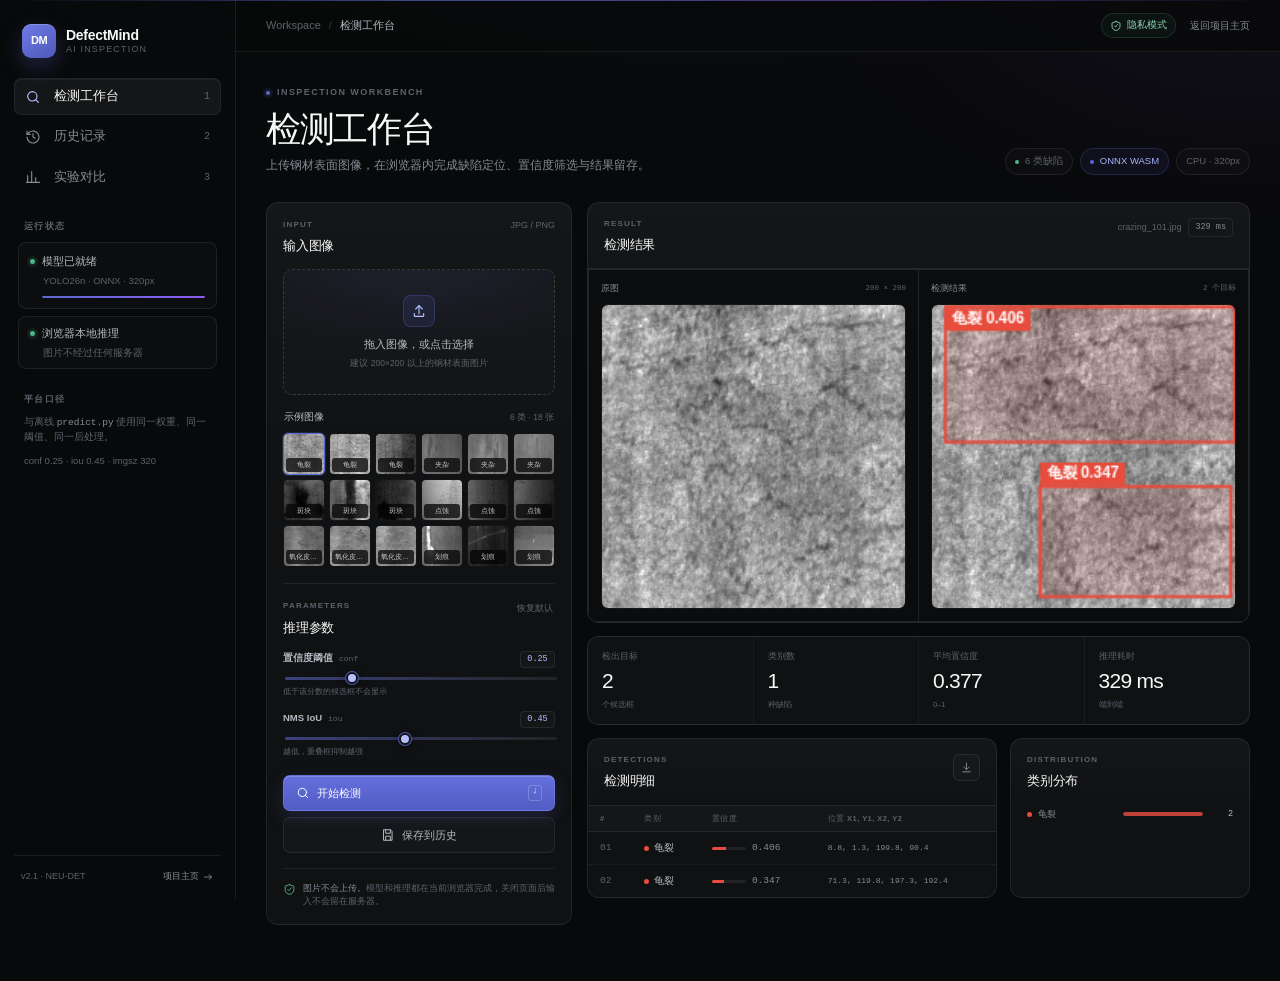
==== platform/index.html @ d855e55d "Update showcase" ====
<!doctype html>
<html lang="zh-CN">
<head>
  <meta charset="utf-8">
  <meta name="viewport" content="width=device-width, initial-scale=1">
  <meta name="theme-color" content="#08090a">
  <meta name="description" content="DefectMind AI 工业表面缺陷检测平台：浏览器本地推理，图片不上传，支持检测、历史记录与实验对比。">
  <title>DefectMind AI · 检测平台</title>
  <link rel="icon" type="image/png" href="../favicon.png">
  <link rel="stylesheet" href="styles.css?v=2">
</head>
<body>
  <svg class="svg-sprite" aria-hidden="true">
    <symbol id="i-search" viewBox="0 0 24 24"><circle cx="11" cy="11" r="7"/><path d="m20 20-4-4"/></symbol>
    <symbol id="i-history" viewBox="0 0 24 24"><path d="M3 12a9 9 0 1 0 3-6.7L3 8"/><path d="M3 3v5h5"/><path d="M12 7v5l3 2"/></symbol>
    <symbol id="i-chart" viewBox="0 0 24 24"><path d="M4 20V10"/><path d="M10 20V4"/><path d="M16 20v-7"/><path d="M22 20H2"/></symbol>
    <symbol id="i-upload" viewBox="0 0 24 24"><path d="M12 16V4"/><path d="m7 9 5-5 5 5"/><path d="M5 16v3a1 1 0 0 0 1 1h12a1 1 0 0 0 1-1v-3"/></symbol>
    <symbol id="i-arrow" viewBox="0 0 24 24"><path d="M5 12h14"/><path d="m14 7 5 5-5 5"/></symbol>
    <symbol id="i-save" viewBox="0 0 24 24"><path d="M5 3h11l3 3v15H5z"/><path d="M8 3v6h8V3"/><path d="M8 21v-7h8v7"/></symbol>
    <symbol id="i-download" viewBox="0 0 24 24"><path d="M12 4v12"/><path d="m7 11 5 5 5-5"/><path d="M5 20h14"/></symbol>
    <symbol id="i-trash" viewBox="0 0 24 24"><path d="M4 7h16"/><path d="M9 7V4h6v3"/><path d="m6 7 1 14h10l1-14"/><path d="M10 11v6M14 11v6"/></symbol>
    <symbol id="i-eye" viewBox="0 0 24 24"><path d="M2 12s3.5-7 10-7 10 7 10 7-3.5 7-10 7S2 12 2 12Z"/><circle cx="12" cy="12" r="3"/></symbol>
    <symbol id="i-close" viewBox="0 0 24 24"><path d="m6 6 12 12M18 6 6 18"/></symbol>
    <symbol id="i-shield" viewBox="0 0 24 24"><path d="M12 3 4 6v6c0 5 3.4 8.2 8 9 4.6-.8 8-4 8-9V6l-8-3Z"/><path d="m9 12 2 2 4-5"/></symbol>
  </svg>

  <div class="app-shell">
    <aside class="sidebar">
      <a class="brand" href="../" aria-label="返回 DefectMind AI 项目主页">
        <span class="brand-mark">DM</span>
        <span class="brand-text"><strong>DefectMind</strong><small>AI inspection</small></span>
      </a>

      <nav class="side-nav" aria-label="平台导航">
        <button class="nav-item active" data-view="workbench">
          <svg><use href="#i-search"/></svg><span>检测工作台</span><kbd>1</kbd>
        </button>
        <button class="nav-item" data-view="history">
          <svg><use href="#i-history"/></svg><span>历史记录</span><kbd>2</kbd>
        </button>
        <button class="nav-item" data-view="compare">
          <svg><use href="#i-chart"/></svg><span>实验对比</span><kbd>3</kbd>
        </button>
      </nav>

      <div class="side-section">
        <div class="side-label">运行状态</div>
        <div class="runtime-card">
          <div class="runtime-row">
            <i class="status-dot" id="modelDot"></i>
            <span id="modelState">模型加载中</span>
          </div>
          <div class="runtime-meta" id="modelMeta">YOLO26n · ONNX · 320px</div>
          <div class="progress-track"><i id="modelProgress"></i></div>
        </div>
        <div class="runtime-card compact">
          <div class="runtime-row"><i class="status-dot green"></i><span>浏览器本地推理</span></div>
          <div class="runtime-meta">图片不经过任何服务器</div>
        </div>
      </div>

      <div class="side-section side-notes">
        <div class="side-label">平台口径</div>
        <p>与离线 <code>predict.py</code> 使用同一权重、同一阈值、同一后处理。</p>
        <p>conf 0.25 · iou 0.45 · imgsz 320</p>
      </div>

      <div class="side-footer">
        <span>v2.1 · NEU-DET</span>
        <a href="../">项目主页 <svg><use href="#i-arrow"/></svg></a>
      </div>
    </aside>

    <main class="main">
      <header class="topbar">
        <div class="breadcrumb"><span>Workspace</span><b>/</b><strong id="pageName">检测工作台</strong></div>
        <div class="top-actions">
          <span class="top-chip"><svg><use href="#i-shield"/></svg>隐私模式</span>
          <a class="top-link" href="../">返回项目主页</a>
        </div>
      </header>

      <div class="content">
        <section class="view active" id="view-workbench">
          <div class="page-head">
            <div>
              <div class="kicker"><i></i>INSPECTION WORKBENCH</div>
              <h1>检测工作台</h1>
              <p>上传钢材表面图像，在浏览器内完成缺陷定位、置信度筛选与结果留存。</p>
            </div>
            <div class="head-pills">
              <span class="pill"><i></i>6 类缺陷</span>
              <span class="pill accent"><i></i>ONNX WASM</span>
              <span class="pill">CPU · 320px</span>
            </div>
          </div>

          <div class="workbench-layout">
            <aside class="control-column">
              <section class="panel control-panel">
                <div class="panel-head">
                  <div><span class="panel-kicker">INPUT</span><h2>输入图像</h2></div>
                  <span class="panel-meta">JPG / PNG</span>
                </div>
                <label class="dropzone" id="dropzone">
                  <input type="file" id="fileInput" accept="image/*" hidden>
                  <span class="drop-icon"><svg><use href="#i-upload"/></svg></span>
                  <strong>拖入图像，或点击选择</strong>
                  <small>建议 200×200 以上的钢材表面图片</small>
                </label>

                <div class="section-row">
                  <span>示例图像</span>
                  <small>6 类 · 18 张</small>
                </div>
                <div class="sample-grid" id="sampleGrid"></div>

                <div class="divider"></div>

                <div class="parameter-head">
                  <div><span class="panel-kicker">PARAMETERS</span><h3>推理参数</h3></div>
                  <button class="text-button" id="resetParams">恢复默认</button>
                </div>

                <label class="range-row">
                  <span><b>置信度阈值</b><em>conf</em></span>
                  <output id="confValue">0.25</output>
                  <input type="range" id="confRange" min="0.05" max="0.90" step="0.01" value="0.25">
                  <small>低于该分数的候选框不会显示</small>
                </label>

                <label class="range-row">
                  <span><b>NMS IoU</b><em>iou</em></span>
                  <output id="iouValue">0.45</output>
                  <input type="range" id="iouRange" min="0.10" max="0.90" step="0.01" value="0.45">
                  <small>越低，重叠框抑制越强</small>
                </label>

                <button class="primary-button" id="runButton" disabled>
                  <svg><use href="#i-search"/></svg>
                  <span>开始检测</span>
                  <kbd>↵</kbd>
                </button>
                <button class="secondary-button" id="saveButton" disabled>
                  <svg><use href="#i-save"/></svg>
                  保存到历史
                </button>

                <div class="privacy-note">
                  <svg><use href="#i-shield"/></svg>
                  <p><b>图片不会上传。</b>模型和推理都在当前浏览器完成，关闭页面后输入不会留在服务器。</p>
                </div>
              </section>
            </aside>

            <div class="result-column">
              <section class="panel viewer-panel">
                <div class="panel-head viewer-head">
                  <div><span class="panel-kicker">RESULT</span><h2>检测结果</h2></div>
                  <div class="viewer-meta">
                    <span id="imageMeta">等待输入</span>
                    <span class="timing" id="timingBadge">—</span>
                  </div>
                </div>

                <div class="empty-viewer" id="emptyViewer">
                  <div class="empty-mark"><svg><use href="#i-eye"/></svg></div>
                  <h3>加载一张图像开始检测</h3>
                  <p>也可以直接选择左侧示例。默认会载入龟裂样本并自动推理。</p>
                </div>

                <div class="compare-view hidden" id="compareView">
                  <figure class="image-pane">
                    <figcaption><span>原图</span><em id="originalSize">—</em></figcaption>
                    <div class="image-stage"><img id="originalImage" alt="待检测原图"></div>
                  </figure>
                  <figure class="image-pane">
                    <figcaption><span>检测结果</span><em id="detectedCount">—</em></figcaption>
                    <div class="image-stage"><canvas id="resultCanvas" aria-label="带检测框的结果图"></canvas></div>
                  </figure>
                </div>
              </section>

              <div class="metric-strip">
                <div class="metric-card">
                  <span>检出目标</span>
                  <strong id="metricCount">0</strong>
                  <small id="metricCountHint">个候选框</small>
                </div>
                <div class="metric-card">
                  <span>类别数</span>
                  <strong id="metricClasses">0</strong>
                  <small>种缺陷</small>
                </div>
                <div class="metric-card">
                  <span>平均置信度</span>
                  <strong id="metricConfidence">—</strong>
                  <small>0–1</small>
                </div>
                <div class="metric-card">
                  <span>推理耗时</span>
                  <strong id="metricTiming">—</strong>
                  <small>端到端</small>
                </div>
              </div>

              <div class="detail-layout">
                <section class="panel detection-panel">
                  <div class="panel-head">
                    <div><span class="panel-kicker">DETECTIONS</span><h2>检测明细</h2></div>
                    <button class="icon-button" id="exportJson" title="导出 JSON" disabled>
                      <svg><use href="#i-download"/></svg>
                    </button>
                  </div>
                  <div class="table-wrap">
                    <table class="detection-table">
                      <thead><tr><th>#</th><th>类别</th><th>置信度</th><th>位置 x1, y1, x2, y2</th></tr></thead>
                      <tbody id="detectionRows">
                        <tr class="placeholder-row"><td colspan="4">还没有检测结果</td></tr>
                      </tbody>
                    </table>
                  </div>
                </section>

                <section class="panel distribution-panel">
                  <div class="panel-head">
                    <div><span class="panel-kicker">DISTRIBUTION</span><h2>类别分布</h2></div>
                  </div>
                  <div id="classDistribution" class="class-distribution">
                    <div class="empty-mini">检测后显示各类别数量</div>
                  </div>
                </section>
              </div>
            </div>
          </div>
        </section>

        <section class="view" id="view-history">
          <div class="page-head">
            <div>
              <div class="kicker"><i></i>LOCAL RECORDS</div>
              <h1>历史记录</h1>
              <p>记录保存在当前浏览器的 IndexedDB 中。可回看检测框、参数与结果，也可导出 CSV。</p>
            </div>
            <div class="head-actions">
              <button class="secondary-button small" id="exportHistory">
                <svg><use href="#i-download"/></svg>导出 CSV
              </button>
              <button class="danger-button small" id="clearHistory">
                <svg><use href="#i-trash"/></svg>清空
              </button>
            </div>
          </div>
          <div class="history-toolbar panel">
            <div class="search-box">
              <svg><use href="#i-search"/></svg>
              <input type="search" id="historySearch" placeholder="搜索文件名或缺陷类别…">
            </div>
            <div class="history-count" id="historyCount">0 条记录</div>
          </div>
          <div class="history-list" id="historyList"></div>
          <div class="empty-history hidden" id="emptyHistory">
            <div class="empty-mark"><svg><use href="#i-history"/></svg></div>
            <h3>还没有保存过记录</h3>
            <p>在检测工作台完成一次检测，然后点击“保存到历史”。</p>
            <button class="primary-button auto" data-jump="workbench"><span>去检测</span></button>
          </div>
        </section>

        <section class="view" id="view-compare">
          <div class="page-head">
            <div>
              <div class="kicker"><i></i>AUDITABLE EXPERIMENTS</div>
              <h1>实验对比</h1>
              <p>A/B/C/D 四组对照，12 次评估。数字直接来自冻结的 CSV，不在前端重算或美化。</p>
            </div>
            <div class="segmented" id="metricToggle" role="group" aria-label="评估口径">
              <button class="active" data-split="test">标准口径 · conf 0.001</button>
              <button data-split="deploy">部署口径 · conf 0.25</button>
            </div>
          </div>

          <div class="compare-kpis" id="compareKpis"></div>

          <div class="compare-grid">
            <section class="panel chart-panel wide">
              <div class="panel-head">
                <div><span class="panel-kicker">TEST SET</span><h2>mAP50 / mAP50-95</h2></div>
                <span class="panel-meta" id="chartMeta">conf 0.001 · iou 0.7</span>
              </div>
              <div class="bar-chart" id="mapChart"></div>
              <div class="chart-legend"><span><i class="legend-a"></i>mAP50</span><span><i class="legend-b"></i>mAP50-95</span></div>
            </section>

            <aside class="panel conclusion-panel">
              <div class="conclusion-label">CORE FINDING</div>
              <h2>扩散增强未带来<br>可测的性能增益。</h2>
              <p>研究重点“龟裂”的 AP50-95 上，D 组为 <b>0.1022</b>，与 B 组 <b>0.1027</b> 基本持平，并低于 C 组 <b>0.1096</b>。扩散增强没有超过程序化增强。</p>
              <div class="correction-note">
                <b>准确表述：</b>龟裂 AP50-95 上，D − B = −0.0005，D − C = −0.0074；在单 seed、无显著性检验条件下，只能视为方向性结果，不能宣称扩散增强有效。
              </div>
              <a class="text-link" href="../#experiments">查看完整实验报告 <svg><use href="#i-arrow"/></svg></a>
            </aside>
          </div>

          <section class="panel matrix-panel">
            <div class="panel-head">
              <div><span class="panel-kicker">MATRIX</span><h2>四组总表</h2></div>
              <span class="panel-meta">test · 180 张 / 434 框</span>
            </div>
            <div class="table-wrap">
              <table class="matrix-table">
                <thead>
                  <tr>
                    <th>组</th><th>训练策略</th><th>训练图</th><th>合成图</th>
                    <th>P</th><th>R</th><th>mAP50</th><th>mAP50-95</th>
                    <th>crazing AP50</th><th>crazing AP50-95</th>
                  </tr>
                </thead>
                <tbody id="matrixRows"></tbody>
              </table>
            </div>
            <div class="table-foot">来源：reports/experiment/matrix_metrics.csv · 数值保留四位小数</div>
          </section>

          <div class="compare-bottom">
            <section class="panel class-panel">
              <div class="panel-head">
                <div><span class="panel-kicker">PER CLASS</span><h2>六类 AP50-95</h2></div>
                <span class="panel-meta">test</span>
              </div>
              <div class="class-chart" id="classChart"></div>
            </section>

            <section class="panel limits-panel">
              <div class="panel-head">
                <div><span class="panel-kicker">LIMITS</span><h2>必须说清楚的边界</h2></div>
              </div>
              <ol class="limits-list">
                <li><b>单 seed、无重复训练</b><span>没有多 seed 与显著性检验，结论只具方向性。</span></li>
                <li><b>20% 子集为单类纯净样本</b><span>A 组包含混标样本，A 与 B/C/D 不是严格同分布比较。</span></li>
                <li><b>C / D 增强强度不等价</b><span>D 为“少而深”的局部压暗，C 为“多而浅”的均匀压暗。</span></li>
                <li><b>A 组沿用第一阶段 v1 结果</b><span>v2 已删除 2 行重复标签，差异低于评估噪声。</span></li>
              </ol>
            </section>
          </div>
        </section>
      </div>
    </main>
  </div>

  <div class="boot-overlay" id="bootOverlay">
    <div class="boot-card">
      <div class="boot-logo">DM</div>
      <div class="boot-kicker">LOCAL INFERENCE ENGINE</div>
      <h2>正在装载检测模型</h2>
      <p id="bootText">首次访问需下载约 11 MB 的 ONNX 权重，之后浏览器会缓存。</p>
      <div class="boot-progress"><i id="bootProgress"></i></div>
      <div class="boot-meta"><span id="bootPercent">0%</span><span id="bootDetail">准备运行时</span></div>
    </div>
  </div>

  <div class="toast" id="toast"><i></i><span></span></div>

  <div class="modal-backdrop" id="modal">
    <div class="modal-card" role="dialog" aria-modal="true" aria-labelledby="modalTitle">
      <div class="modal-head">
        <div><span class="panel-kicker">RECORD</span><h2 id="modalTitle">检测记录</h2></div>
        <button class="icon-button" id="modalClose" aria-label="关闭"><svg><use href="#i-close"/></svg></button>
      </div>
      <div class="modal-body" id="modalBody"></div>
    </div>
  </div>

  <script src="vendor/ort.min.js?v=2"></script>
  <script src="data/experiment.js?v=2"></script>
  <script src="app.js?v=3"></script>
</body>
</html>
---- platform/styles.css ----
:root {
  --bg: #08090a;
  --bg-deep: #050506;
  --panel: #101113;
  --panel-2: #141516;
  --panel-3: #18191c;
  --line: rgba(255, 255, 255, 0.075);
  --line-strong: rgba(255, 255, 255, 0.14);
  --text: #f7f8f8;
  --text-2: #b4bac2;
  --muted: #858b94;
  --faint: #5d626b;
  --accent: #5e6ad2;
  --accent-2: #7c86e8;
  --accent-soft: #b7c0ff;
  --violet: #8b5cf6;
  --green: #4cb782;
  --orange: #f2994a;
  --red: #eb5757;
  --radius: 12px;
  --radius-sm: 8px;
  --shadow: 0 18px 50px rgba(0, 0, 0, 0.32);
  --font: "Inter", "Segoe UI Variable Text", "Segoe UI", "Microsoft YaHei UI",
    "PingFang SC", "Noto Sans SC", sans-serif;
}

* {
  box-sizing: border-box;
}

html {
  color-scheme: dark;
  background: var(--bg);
}

body {
  margin: 0;
  min-width: 320px;
  background:
    radial-gradient(1100px 520px at 55% -260px, rgba(94, 106, 210, 0.18), transparent 66%),
    radial-gradient(760px 460px at 98% -5%, rgba(139, 92, 246, 0.08), transparent 60%),
    var(--bg);
  color: var(--text);
  font-family: var(--font);
  font-size: 14px;
  line-height: 1.55;
  -webkit-font-smoothing: antialiased;
  text-rendering: optimizeLegibility;
}

body::before {
  content: "";
  position: fixed;
  top: 0;
  left: 0;
  right: 0;
  height: 1px;
  z-index: 200;
  background: linear-gradient(90deg, transparent, rgba(94, 106, 210, 0.65), rgba(139, 92, 246, 0.5), transparent);
}

button,
input {
  font: inherit;
}

button,
a {
  -webkit-tap-highlight-color: transparent;
}

button {
  color: inherit;
}

a {
  color: inherit;
  text-decoration: none;
}

svg {
  width: 18px;
  height: 18px;
  fill: none;
  stroke: currentColor;
  stroke-width: 1.7;
  stroke-linecap: round;
  stroke-linejoin: round;
}

code,
kbd,
.mono {
  font-family: "SFMono-Regular", "Cascadia Code", "JetBrains Mono", Consolas, monospace;
}

.svg-sprite {
  position: absolute;
  width: 0;
  height: 0;
  overflow: hidden;
}

.app-shell {
  display: grid;
  grid-template-columns: 236px minmax(0, 1fr);
  min-height: 100vh;
}

.sidebar {
  position: sticky;
  top: 0;
  height: 100vh;
  display: flex;
  flex-direction: column;
  padding: 20px 14px 16px;
  background: rgba(9, 10, 11, 0.93);
  border-right: 1px solid var(--line);
  backdrop-filter: blur(18px);
  z-index: 30;
}

.brand {
  display: flex;
  align-items: center;
  gap: 10px;
  padding: 4px 8px 20px;
}

.brand-mark {
  width: 34px;
  height: 34px;
  display: grid;
  place-items: center;
  border-radius: 9px;
  background: linear-gradient(145deg, #6f7be8, #4f59b8);
  box-shadow: 0 8px 22px rgba(94, 106, 210, 0.3), inset 0 1px rgba(255, 255, 255, 0.2);
  color: #fff;
  font-size: 11px;
  font-weight: 800;
  letter-spacing: -0.04em;
}

.brand-text {
  display: flex;
  flex-direction: column;
  line-height: 1.2;
}

.brand-text strong {
  font-size: 14px;
  font-weight: 650;
  letter-spacing: -0.02em;
}

.brand-text small {
  color: var(--faint);
  font-size: 9px;
  letter-spacing: 0.13em;
  text-transform: uppercase;
}

.side-nav {
  display: grid;
  gap: 3px;
}

.nav-item {
  display: grid;
  grid-template-columns: 20px 1fr auto;
  align-items: center;
  gap: 9px;
  width: 100%;
  padding: 8px 10px;
  border: 1px solid transparent;
  border-radius: 7px;
  background: transparent;
  color: var(--muted);
  font-size: 12.5px;
  text-align: left;
  cursor: pointer;
  transition: 150ms ease;
}

.nav-item svg {
  width: 16px;
  height: 16px;
}

.nav-item kbd {
  color: var(--faint);
  font-size: 10px;
}

.nav-item:hover {
  color: var(--text-2);
  background: rgba(255, 255, 255, 0.035);
}

.nav-item.active {
  color: var(--text);
  background: rgba(255, 255, 255, 0.055);
  border-color: rgba(255, 255, 255, 0.06);
  box-shadow: inset 0 1px rgba(255, 255, 255, 0.035);
}

.nav-item.active svg {
  color: var(--accent-soft);
}

.side-section {
  margin-top: 24px;
  padding: 0 4px;
}

.side-label {
  margin: 0 6px 8px;
  color: var(--faint);
  font-size: 9px;
  font-weight: 650;
  letter-spacing: 0.16em;
  text-transform: uppercase;
}

.runtime-card {
  padding: 10px 11px;
  border: 1px solid var(--line);
  border-radius: 8px;
  background: rgba(255, 255, 255, 0.018);
}

.runtime-card + .runtime-card {
  margin-top: 7px;
}

.runtime-card.compact {
  padding: 8px 11px;
}

.runtime-row {
  display: flex;
  align-items: center;
  gap: 7px;
  color: var(--text-2);
  font-size: 11px;
}

.runtime-meta {
  margin-top: 4px;
  padding-left: 13px;
  color: var(--faint);
  font-size: 9.5px;
  line-height: 1.4;
}

.status-dot {
  width: 5px;
  height: 5px;
  flex: 0 0 auto;
  border-radius: 50%;
  background: var(--orange);
  box-shadow: 0 0 0 3px rgba(242, 153, 74, 0.12);
}

.status-dot.green {
  background: var(--green);
  box-shadow: 0 0 0 3px rgba(76, 183, 130, 0.12);
}

.status-dot.ready {
  background: var(--green);
  box-shadow: 0 0 0 3px rgba(76, 183, 130, 0.12);
}

.status-dot.error {
  background: var(--red);
  box-shadow: 0 0 0 3px rgba(235, 87, 87, 0.12);
}

.progress-track {
  height: 2px;
  margin: 9px 0 0 12px;
  overflow: hidden;
  border-radius: 2px;
  background: rgba(255, 255, 255, 0.06);
}

.progress-track i {
  display: block;
  width: 0;
  height: 100%;
  border-radius: inherit;
  background: linear-gradient(90deg, var(--accent), var(--violet));
  transition: width 250ms ease;
}

.side-notes p {
  margin: 0 6px 9px;
  color: var(--faint);
  font-size: 9.5px;
  line-height: 1.55;
}

.side-notes code {
  color: var(--muted);
}

.side-footer {
  margin-top: auto;
  display: flex;
  align-items: center;
  justify-content: space-between;
  gap: 10px;
  padding: 14px 7px 0;
  border-top: 1px solid var(--line);
  color: var(--faint);
  font-size: 9px;
}

.side-footer a {
  display: inline-flex;
  align-items: center;
  gap: 3px;
  color: var(--muted);
  transition: color 150ms ease;
}

.side-footer a:hover {
  color: var(--accent-soft);
}

.side-footer svg {
  width: 12px;
  height: 12px;
}

.main {
  min-width: 0;
}

.topbar {
  position: sticky;
  top: 0;
  z-index: 20;
  height: 52px;
  display: flex;
  align-items: center;
  justify-content: space-between;
  gap: 20px;
  padding: 0 30px;
  border-bottom: 1px solid var(--line);
  background: rgba(8, 9, 10, 0.78);
  backdrop-filter: blur(18px);
}

.breadcrumb {
  display: flex;
  align-items: center;
  gap: 8px;
  color: var(--faint);
  font-size: 11px;
}

.breadcrumb b {
  color: #393b40;
  font-weight: 400;
}

.breadcrumb strong {
  color: var(--text-2);
  font-weight: 500;
}

.top-actions {
  display: flex;
  align-items: center;
  gap: 14px;
}

.top-chip {
  display: inline-flex;
  align-items: center;
  gap: 5px;
  padding: 4px 8px;
  border: 1px solid rgba(76, 183, 130, 0.18);
  border-radius: 999px;
  background: rgba(76, 183, 130, 0.06);
  color: #8ed8b3;
  font-size: 9.5px;
}

.top-chip svg {
  width: 12px;
  height: 12px;
}

.top-link {
  color: var(--muted);
  font-size: 10px;
  transition: color 150ms;
}

.top-link:hover {
  color: var(--text);
}

.content {
  width: min(1320px, 100%);
  margin: 0 auto;
  padding: 34px 30px 56px;
}

.view {
  display: none;
  animation: view-in 260ms ease both;
}

.view.active {
  display: block;
}

@keyframes view-in {
  from {
    opacity: 0;
    transform: translateY(6px);
  }
  to {
    opacity: 1;
    transform: translateY(0);
  }
}

.page-head {
  display: flex;
  align-items: flex-end;
  justify-content: space-between;
  gap: 28px;
  margin-bottom: 27px;
}

.page-head > div:first-child {
  min-width: 0;
}

.kicker {
  display: flex;
  align-items: center;
  gap: 7px;
  margin-bottom: 9px;
  color: var(--faint);
  font-size: 9px;
  font-weight: 650;
  letter-spacing: 0.16em;
}

.kicker i {
  width: 4px;
  height: 4px;
  border-radius: 50%;
  background: var(--accent);
  box-shadow: 0 0 0 3px rgba(94, 106, 210, 0.14);
}

h1,
h2,
h3,
p {
  margin: 0;
}

h1 {
  font-size: clamp(27px, 3vw, 35px);
  font-weight: 420;
  letter-spacing: -0.038em;
  line-height: 1.12;
}

.page-head p {
  max-width: 680px;
  margin-top: 9px;
  color: var(--muted);
  font-size: 11.5px;
}

.head-pills,
.head-actions {
  display: flex;
  align-items: center;
  gap: 7px;
  flex-wrap: wrap;
}

.pill {
  display: inline-flex;
  align-items: center;
  gap: 6px;
  padding: 5px 9px;
  border: 1px solid var(--line);
  border-radius: 999px;
  background: rgba(255, 255, 255, 0.02);
  color: var(--faint);
  font-size: 9.5px;
  white-space: nowrap;
}

.pill i {
  width: 4px;
  height: 4px;
  border-radius: 50%;
  background: var(--green);
}

.pill.accent {
  color: #aeb6ff;
  border-color: rgba(94, 106, 210, 0.24);
  background: rgba(94, 106, 210, 0.07);
}

.pill.accent i {
  background: var(--accent);
}

.workbench-layout {
  display: grid;
  grid-template-columns: 306px minmax(0, 1fr);
  gap: 15px;
  align-items: start;
}

.control-column,
.result-column {
  display: grid;
  gap: 13px;
  min-width: 0;
}

.panel {
  border: 1px solid var(--line);
  border-radius: var(--radius);
  background:
    linear-gradient(180deg, rgba(255, 255, 255, 0.018), transparent 44%),
    var(--panel);
  box-shadow: 0 1px rgba(255, 255, 255, 0.015) inset;
}

.control-panel {
  padding: 16px;
}

.panel-head {
  display: flex;
  align-items: flex-start;
  justify-content: space-between;
  gap: 14px;
  padding: 15px 16px 13px;
}

.control-panel .panel-head {
  padding: 0 0 13px;
}

.panel-kicker {
  display: block;
  margin-bottom: 5px;
  color: var(--faint);
  font-size: 8px;
  font-weight: 650;
  letter-spacing: 0.15em;
}

.panel-head h2,
.parameter-head h3 {
  font-size: 13px;
  font-weight: 550;
  letter-spacing: -0.015em;
}

.panel-meta {
  color: var(--faint);
  font-size: 9px;
  white-space: nowrap;
}

.dropzone {
  position: relative;
  display: flex;
  flex-direction: column;
  align-items: center;
  justify-content: center;
  gap: 5px;
  min-height: 126px;
  padding: 18px;
  border: 1px dashed rgba(255, 255, 255, 0.14);
  border-radius: 9px;
  background:
    radial-gradient(320px 120px at 50% 0%, rgba(94, 106, 210, 0.1), transparent 70%),
    rgba(255, 255, 255, 0.012);
  text-align: center;
  cursor: pointer;
  transition: 160ms ease;
}

.dropzone:hover,
.dropzone.dragging {
  border-color: rgba(124, 134, 232, 0.55);
  background:
    radial-gradient(320px 120px at 50% 0%, rgba(94, 106, 210, 0.18), transparent 70%),
    rgba(94, 106, 210, 0.035);
}

.drop-icon {
  width: 32px;
  height: 32px;
  display: grid;
  place-items: center;
  margin-bottom: 4px;
  border: 1px solid rgba(94, 106, 210, 0.28);
  border-radius: 8px;
  background: rgba(94, 106, 210, 0.12);
  color: var(--accent-soft);
}

.drop-icon svg {
  width: 16px;
  height: 16px;
}

.dropzone strong {
  color: var(--text-2);
  font-size: 10.5px;
  font-weight: 500;
}

.dropzone small {
  color: var(--faint);
  font-size: 8.5px;
}

.section-row {
  display: flex;
  align-items: center;
  justify-content: space-between;
  margin: 15px 1px 8px;
  color: var(--text-2);
  font-size: 9.5px;
}

.section-row small {
  color: var(--faint);
  font-size: 8.5px;
}

.sample-grid {
  display: grid;
  grid-template-columns: repeat(6, 1fr);
  gap: 4px;
}

.sample-thumb {
  position: relative;
  aspect-ratio: 1;
  padding: 0;
  overflow: hidden;
  border: 1px solid transparent;
  border-radius: 5px;
  background: var(--panel-2);
  cursor: pointer;
  transition: 140ms ease;
}

.sample-thumb img {
  width: 100%;
  height: 100%;
  object-fit: cover;
  filter: saturate(0.85);
  transition: 180ms ease;
}

.sample-thumb:hover {
  border-color: rgba(124, 134, 232, 0.45);
  transform: translateY(-1px);
}

.sample-thumb:hover img {
  filter: saturate(1.05);
  transform: scale(1.04);
}

.sample-thumb.active {
  border-color: var(--accent);
  box-shadow: 0 0 0 1px rgba(94, 106, 210, 0.22);
}

.sample-thumb::after {
  content: attr(data-class);
  position: absolute;
  left: 2px;
  right: 2px;
  bottom: 2px;
  padding: 2px 3px;
  overflow: hidden;
  border-radius: 3px;
  background: rgba(4, 5, 6, 0.75);
  color: rgba(255, 255, 255, 0.75);
  font-size: 6.5px;
  text-align: center;
  text-overflow: ellipsis;
  white-space: nowrap;
  backdrop-filter: blur(3px);
}

.divider {
  height: 1px;
  margin: 16px 0;
  background: var(--line);
}

.parameter-head {
  display: flex;
  align-items: flex-start;
  justify-content: space-between;
  gap: 10px;
  margin-bottom: 12px;
}

.text-button {
  padding: 2px;
  border: 0;
  background: transparent;
  color: var(--faint);
  font-size: 8.5px;
  cursor: pointer;
}

.text-button:hover {
  color: var(--accent-soft);
}

.range-row {
  display: grid;
  grid-template-columns: 1fr auto;
  gap: 7px 10px;
  margin-top: 13px;
}

.range-row span {
  display: flex;
  align-items: baseline;
  gap: 6px;
  color: var(--text-2);
  font-size: 9.5px;
}

.range-row span em {
  color: var(--faint);
  font-family: "SFMono-Regular", Consolas, monospace;
  font-size: 8px;
  font-style: normal;
}

.range-row output {
  min-width: 35px;
  padding: 1px 5px;
  border: 1px solid var(--line);
  border-radius: 4px;
  background: rgba(255, 255, 255, 0.025);
  color: var(--accent-soft);
  font-family: "SFMono-Regular", Consolas, monospace;
  font-size: 8.5px;
  text-align: center;
}

.range-row input {
  grid-column: 1 / -1;
}

.range-row small {
  grid-column: 1 / -1;
  margin-top: -3px;
  color: var(--faint);
  font-size: 8px;
}

input[type="range"] {
  width: 100%;
  height: 3px;
  border-radius: 99px;
  background: linear-gradient(90deg, rgba(94, 106, 210, 0.55), rgba(255, 255, 255, 0.08));
  appearance: none;
  outline: none;
  cursor: pointer;
}

input[type="range"]::-webkit-slider-thumb {
  width: 12px;
  height: 12px;
  border: 2px solid var(--panel);
  border-radius: 50%;
  background: var(--accent-soft);
  box-shadow: 0 0 0 1px rgba(94, 106, 210, 0.8), 0 2px 8px rgba(0, 0, 0, 0.5);
  appearance: none;
}

input[type="range"]::-moz-range-thumb {
  width: 9px;
  height: 9px;
  border: 2px solid var(--panel);
  border-radius: 50%;
  background: var(--accent-soft);
}

.primary-button,
.secondary-button,
.danger-button {
  display: inline-flex;
  align-items: center;
  justify-content: center;
  gap: 7px;
  min-height: 36px;
  padding: 8px 12px;
  border-radius: 7px;
  font-size: 10.5px;
  cursor: pointer;
  transition: 150ms ease;
}

.primary-button {
  width: 100%;
  margin-top: 16px;
  border: 1px solid rgba(124, 134, 232, 0.48);
  background: linear-gradient(180deg, #6570dd, #515cc4);
  box-shadow: 0 5px 18px rgba(94, 106, 210, 0.22), inset 0 1px rgba(255, 255, 255, 0.18);
  color: #fff;
  font-weight: 550;
}

.primary-button:hover {
  background: linear-gradient(180deg, #7180ed, #5865d1);
  transform: translateY(-1px);
}

.primary-button:disabled,
.secondary-button:disabled,
.icon-button:disabled,
.danger-button:disabled {
  opacity: 0.38;
  cursor: not-allowed;
  transform: none;
}

.primary-button svg,
.secondary-button svg,
.danger-button svg {
  width: 14px;
  height: 14px;
}

.primary-button kbd {
  margin-left: auto;
  padding: 1px 4px;
  border: 1px solid rgba(255, 255, 255, 0.2);
  border-radius: 3px;
  color: rgba(255, 255, 255, 0.65);
  font-size: 8px;
}

.primary-button.auto {
  width: auto;
  margin-top: 0;
}

.secondary-button {
  width: 100%;
  margin-top: 6px;
  border: 1px solid var(--line);
  background: rgba(255, 255, 255, 0.025);
  color: var(--text-2);
}

.secondary-button:hover:not(:disabled) {
  border-color: var(--line-strong);
  background: rgba(255, 255, 255, 0.045);
}

.secondary-button.small,
.danger-button.small {
  width: auto;
  margin: 0;
  min-height: 30px;
  padding: 6px 10px;
  font-size: 9.5px;
}

.danger-button {
  border: 1px solid rgba(235, 87, 87, 0.18);
  background: rgba(235, 87, 87, 0.055);
  color: #d98989;
}

.danger-button:hover {
  border-color: rgba(235, 87, 87, 0.36);
  background: rgba(235, 87, 87, 0.1);
}

.privacy-note {
  display: flex;
  align-items: flex-start;
  gap: 7px;
  margin-top: 15px;
  padding-top: 13px;
  border-top: 1px solid var(--line);
}

.privacy-note svg {
  width: 13px;
  height: 13px;
  flex: 0 0 auto;
  margin-top: 1px;
  color: var(--green);
}

.privacy-note p {
  color: var(--faint);
  font-size: 8.5px;
  line-height: 1.55;
}

.privacy-note b {
  color: var(--muted);
  font-weight: 550;
}

.viewer-panel {
  overflow: hidden;
}

.viewer-head {
  border-bottom: 1px solid var(--line);
}

.viewer-meta {
  display: flex;
  align-items: center;
  gap: 7px;
  color: var(--faint);
  font-size: 9px;
}

.timing {
  padding: 2px 6px;
  border: 1px solid var(--line);
  border-radius: 4px;
  color: var(--muted);
  font-family: "SFMono-Regular", Consolas, monospace;
  font-size: 8.5px;
}

.empty-viewer {
  display: flex;
  min-height: 390px;
  flex-direction: column;
  align-items: center;
  justify-content: center;
  padding: 40px;
  text-align: center;
}

.empty-mark {
  width: 42px;
  height: 42px;
  display: grid;
  place-items: center;
  margin-bottom: 13px;
  border: 1px solid rgba(94, 106, 210, 0.24);
  border-radius: 10px;
  background: rgba(94, 106, 210, 0.09);
  color: var(--accent-soft);
}

.empty-mark svg {
  width: 19px;
  height: 19px;
}

.empty-viewer h3,
.empty-history h3 {
  font-size: 13px;
  font-weight: 500;
}

.empty-viewer p,
.empty-history p {
  max-width: 340px;
  margin-top: 6px;
  color: var(--faint);
  font-size: 9.5px;
}

.compare-view {
  display: grid;
  grid-template-columns: 1fr 1fr;
  gap: 1px;
  padding: 1px;
  background: var(--line);
}

.image-pane {
  min-width: 0;
  margin: 0;
  padding: 12px;
  background: #0b0c0d;
}

.image-pane figcaption {
  display: flex;
  align-items: center;
  justify-content: space-between;
  margin-bottom: 8px;
  color: var(--muted);
  font-size: 8.5px;
}

.image-pane figcaption em {
  color: var(--faint);
  font-family: "SFMono-Regular", Consolas, monospace;
  font-size: 7.5px;
  font-style: normal;
}

.image-stage {
  position: relative;
  display: grid;
  min-height: 260px;
  max-height: 410px;
  place-items: center;
  overflow: hidden;
  border: 1px solid rgba(255, 255, 255, 0.045);
  border-radius: 7px;
  background:
    linear-gradient(45deg, rgba(255, 255, 255, 0.022) 25%, transparent 25%),
    linear-gradient(-45deg, rgba(255, 255, 255, 0.022) 25%, transparent 25%),
    linear-gradient(45deg, transparent 75%, rgba(255, 255, 255, 0.022) 75%),
    linear-gradient(-45deg, transparent 75%, rgba(255, 255, 255, 0.022) 75%),
    #08090a;
  background-position: 0 0, 0 8px, 8px -8px, -8px 0;
  background-size: 16px 16px;
}

.image-stage img,
.image-stage canvas {
  display: block;
  width: 100%;
  height: auto;
  max-height: 410px;
  object-fit: contain;
}

.metric-strip {
  display: grid;
  grid-template-columns: repeat(4, 1fr);
  gap: 1px;
  overflow: hidden;
  border: 1px solid var(--line);
  border-radius: var(--radius);
  background: var(--line);
}

.metric-card {
  display: flex;
  min-width: 0;
  flex-direction: column;
  gap: 2px;
  padding: 13px 14px;
  background: var(--panel);
}

.metric-card > span {
  color: var(--faint);
  font-size: 8.5px;
}

.metric-card strong {
  overflow: hidden;
  color: var(--text);
  font-family: "Segoe UI Variable Display", var(--font);
  font-size: 21px;
  font-weight: 420;
  letter-spacing: -0.035em;
  text-overflow: ellipsis;
}

.metric-card small {
  color: var(--faint);
  font-size: 7.5px;
}

.detail-layout {
  display: grid;
  grid-template-columns: minmax(0, 1.35fr) minmax(240px, 0.65fr);
  gap: 13px;
}

.detection-panel,
.distribution-panel {
  min-width: 0;
}

.icon-button {
  width: 27px;
  height: 27px;
  display: grid;
  place-items: center;
  border: 1px solid var(--line);
  border-radius: 6px;
  background: rgba(255, 255, 255, 0.02);
  color: var(--muted);
  cursor: pointer;
  transition: 150ms ease;
}

.icon-button:hover:not(:disabled) {
  color: var(--text);
  border-color: var(--line-strong);
  background: rgba(255, 255, 255, 0.045);
}

.icon-button svg {
  width: 13px;
  height: 13px;
}

.table-wrap {
  overflow-x: auto;
}

.detection-table,
.matrix-table {
  width: 100%;
  border-collapse: collapse;
  font-size: 9.5px;
}

.detection-table th,
.matrix-table th {
  padding: 7px 12px;
  border-top: 1px solid var(--line);
  border-bottom: 1px solid var(--line);
  background: rgba(255, 255, 255, 0.018);
  color: var(--faint);
  font-size: 7.5px;
  font-weight: 550;
  letter-spacing: 0.06em;
  text-align: left;
  text-transform: uppercase;
  white-space: nowrap;
}

.detection-table td {
  padding: 8px 12px;
  border-bottom: 1px solid rgba(255, 255, 255, 0.045);
  color: var(--muted);
  white-space: nowrap;
}

.detection-table tr:last-child td {
  border-bottom: 0;
}

.detection-table tbody tr:hover {
  background: rgba(255, 255, 255, 0.018);
}

.detection-table .idx {
  color: var(--faint);
  font-family: "SFMono-Regular", Consolas, monospace;
}

.class-tag {
  display: inline-flex;
  align-items: center;
  gap: 5px;
  color: var(--text-2);
}

.class-tag i {
  width: 5px;
  height: 5px;
  border-radius: 50%;
  background: var(--tag-color, var(--accent));
}

.confidence-bar {
  display: inline-flex;
  align-items: center;
  gap: 6px;
  font-family: "SFMono-Regular", Consolas, monospace;
}

.confidence-bar::before {
  content: "";
  width: 34px;
  height: 3px;
  border-radius: 99px;
  background: linear-gradient(90deg, var(--tag-color, var(--accent)) var(--pct), rgba(255, 255, 255, 0.07) var(--pct));
}

.coords {
  color: var(--faint);
  font-family: "SFMono-Regular", Consolas, monospace;
  font-size: 8px;
}

.placeholder-row td {
  padding: 32px 12px !important;
  color: var(--faint) !important;
  text-align: center;
}

.class-distribution {
  display: grid;
  gap: 12px;
  padding: 3px 16px 17px;
}

.empty-mini {
  padding: 26px 8px;
  color: var(--faint);
  font-size: 9px;
  text-align: center;
}

.dist-row {
  display: grid;
  grid-template-columns: 88px 1fr 22px;
  align-items: center;
  gap: 8px;
}

.dist-row span {
  display: flex;
  align-items: center;
  gap: 6px;
  overflow: hidden;
  color: var(--muted);
  font-size: 8.5px;
  text-overflow: ellipsis;
  white-space: nowrap;
}

.dist-row span i {
  width: 5px;
  height: 5px;
  flex: 0 0 auto;
  border-radius: 50%;
  background: var(--tag-color);
}

.dist-row .bar {
  height: 4px;
  overflow: hidden;
  border-radius: 99px;
  background: rgba(255, 255, 255, 0.055);
}

.dist-row .bar i {
  display: block;
  height: 100%;
  border-radius: inherit;
  background: var(--tag-color);
  opacity: 0.8;
}

.dist-row b {
  color: var(--text-2);
  font-family: "SFMono-Regular", Consolas, monospace;
  font-size: 8.5px;
  font-weight: 400;
  text-align: right;
}

.history-toolbar {
  display: flex;
  align-items: center;
  justify-content: space-between;
  gap: 16px;
  margin-bottom: 12px;
  padding: 9px 12px;
}

.search-box {
  display: flex;
  align-items: center;
  gap: 7px;
  width: min(360px, 60%);
  color: var(--faint);
}

.search-box svg {
  width: 13px;
  height: 13px;
}

.search-box input {
  width: 100%;
  padding: 3px 0;
  border: 0;
  background: transparent;
  color: var(--text-2);
  font-size: 10px;
  outline: none;
}

.search-box input::placeholder {
  color: var(--faint);
}

.history-count {
  color: var(--faint);
  font-size: 9px;
}

.history-list {
  display: grid;
  gap: 8px;
}

.history-card {
  display: grid;
  grid-template-columns: 74px minmax(0, 1fr) auto;
  align-items: center;
  gap: 14px;
  padding: 10px;
  border: 1px solid var(--line);
  border-radius: 10px;
  background: var(--panel);
  transition: 150ms ease;
}

.history-card:hover {
  border-color: var(--line-strong);
  background: var(--panel-2);
}

.history-thumb {
  width: 74px;
  height: 54px;
  overflow: hidden;
  border-radius: 6px;
  background: #08090a;
}

.history-thumb img {
  width: 100%;
  height: 100%;
  object-fit: cover;
}

.history-info {
  min-width: 0;
}

.history-title {
  display: flex;
  align-items: center;
  gap: 8px;
}

.history-title strong {
  overflow: hidden;
  color: var(--text-2);
  font-size: 10.5px;
  font-weight: 500;
  text-overflow: ellipsis;
  white-space: nowrap;
}

.history-date {
  color: var(--faint);
  font-family: "SFMono-Regular", Consolas, monospace;
  font-size: 7.5px;
  white-space: nowrap;
}

.history-meta {
  display: flex;
  align-items: center;
  gap: 8px;
  margin-top: 7px;
  color: var(--faint);
  font-size: 8px;
  flex-wrap: wrap;
}

.history-meta .mini-tag {
  padding: 1px 5px;
  border: 1px solid var(--line);
  border-radius: 3px;
  background: rgba(255, 255, 255, 0.02);
}

.history-actions {
  display: flex;
  align-items: center;
  gap: 4px;
}

.history-actions .icon-button {
  width: 26px;
  height: 26px;
}

.history-actions .icon-button.delete:hover {
  border-color: rgba(235, 87, 87, 0.3);
  color: #e38b8b;
  background: rgba(235, 87, 87, 0.07);
}

.empty-history {
  display: flex;
  flex-direction: column;
  align-items: center;
  padding: 90px 24px;
  border: 1px dashed var(--line-strong);
  border-radius: var(--radius);
  background: rgba(255, 255, 255, 0.012);
  text-align: center;
}

.empty-history .primary-button {
  width: auto;
  margin-top: 18px;
}

.segmented {
  display: inline-flex;
  padding: 3px;
  border: 1px solid var(--line);
  border-radius: 7px;
  background: rgba(0, 0, 0, 0.25);
}

.segmented button {
  padding: 5px 9px;
  border: 0;
  border-radius: 5px;
  background: transparent;
  color: var(--faint);
  font-size: 8.5px;
  cursor: pointer;
  white-space: nowrap;
}

.segmented button.active {
  background: rgba(255, 255, 255, 0.065);
  color: var(--text-2);
  box-shadow: inset 0 1px rgba(255, 255, 255, 0.04);
}

.compare-kpis {
  display: grid;
  grid-template-columns: repeat(4, 1fr);
  gap: 9px;
  margin-bottom: 13px;
}

.compare-kpi {
  position: relative;
  min-width: 0;
  overflow: hidden;
  padding: 14px 15px;
  border: 1px solid var(--line);
  border-radius: 10px;
  background: var(--panel);
}

.compare-kpi::before {
  content: "";
  position: absolute;
  top: 0;
  left: 0;
  width: 2px;
  height: 100%;
  background: var(--arm-color);
  opacity: 0.75;
}

.compare-kpi .kpi-top {
  display: flex;
  align-items: center;
  justify-content: space-between;
  gap: 8px;
}

.compare-kpi .arm-badge {
  width: 18px;
  height: 18px;
  display: grid;
  place-items: center;
  border: 1px solid color-mix(in srgb, var(--arm-color) 40%, transparent);
  border-radius: 4px;
  background: color-mix(in srgb, var(--arm-color) 12%, transparent);
  color: var(--arm-color);
  font-family: "SFMono-Regular", Consolas, monospace;
  font-size: 8px;
}

.compare-kpi .kpi-top span {
  overflow: hidden;
  color: var(--faint);
  font-size: 8.5px;
  text-overflow: ellipsis;
  white-space: nowrap;
}

.compare-kpi strong {
  display: block;
  margin-top: 7px;
  color: var(--text);
  font-family: "Segoe UI Variable Display", var(--font);
  font-size: 25px;
  font-weight: 400;
  letter-spacing: -0.04em;
}

.compare-kpi small {
  display: block;
  margin-top: 2px;
  color: var(--faint);
  font-size: 7.5px;
}

.compare-grid {
  display: grid;
  grid-template-columns: minmax(0, 1.45fr) minmax(260px, 0.55fr);
  gap: 13px;
  margin-bottom: 13px;
}

.chart-panel {
  min-width: 0;
}

.bar-chart {
  display: grid;
  gap: 15px;
  padding: 8px 18px 12px;
}

.bar-group {
  display: grid;
  grid-template-columns: 106px 1fr;
  align-items: center;
  gap: 12px;
}

.bar-label {
  display: flex;
  align-items: center;
  gap: 7px;
  color: var(--muted);
  font-size: 8.5px;
}

.bar-label i {
  width: 6px;
  height: 6px;
  border-radius: 2px;
  background: var(--arm-color);
}

.bar-label b {
  color: var(--text-2);
  font-weight: 500;
}

.bar-stack {
  display: grid;
  gap: 4px;
}

.bar-line {
  display: grid;
  grid-template-columns: 1fr 37px;
  align-items: center;
  gap: 8px;
}

.bar-line .track {
  height: 7px;
  overflow: hidden;
  border-radius: 2px;
  background: rgba(255, 255, 255, 0.045);
}

.bar-line .track i {
  display: block;
  height: 100%;
  border-radius: inherit;
  background: var(--bar-color);
  opacity: 0.8;
  transform-origin: left;
  animation: bar-grow 520ms cubic-bezier(0.2, 0.8, 0.2, 1) both;
}

.bar-line b {
  color: var(--faint);
  font-family: "SFMono-Regular", Consolas, monospace;
  font-size: 7.5px;
  font-weight: 400;
  text-align: right;
}

@keyframes bar-grow {
  from {
    transform: scaleX(0);
  }
  to {
    transform: scaleX(1);
  }
}

.chart-legend {
  display: flex;
  align-items: center;
  gap: 16px;
  padding: 0 18px 15px;
  color: var(--faint);
  font-size: 8px;
}

.chart-legend span {
  display: inline-flex;
  align-items: center;
  gap: 5px;
}

.chart-legend i {
  width: 12px;
  height: 4px;
  border-radius: 1px;
}

.legend-a {
  background: #7c86e8;
}

.legend-b {
  background: #474c78;
}

.conclusion-panel {
  padding: 18px;
  background:
    radial-gradient(360px 190px at 0% 0%, rgba(94, 106, 210, 0.16), transparent 70%),
    var(--panel);
}

.conclusion-label {
  margin-bottom: 8px;
  color: var(--accent-soft);
  font-size: 8px;
  font-weight: 650;
  letter-spacing: 0.16em;
}

.conclusion-panel h2 {
  font-size: 20px;
  font-weight: 420;
  letter-spacing: -0.035em;
  line-height: 1.3;
}

.conclusion-panel p {
  margin-top: 11px;
  color: var(--muted);
  font-size: 9.5px;
  line-height: 1.65;
}

.conclusion-panel p b {
  color: var(--text-2);
  font-weight: 550;
}

.correction-note {
  margin-top: 12px;
  padding: 9px 10px;
  border: 1px solid rgba(94, 106, 210, 0.18);
  border-radius: 6px;
  background: rgba(94, 106, 210, 0.055);
  color: var(--faint);
  font-size: 8px;
  line-height: 1.55;
}

.correction-note b {
  color: var(--accent-soft);
}

.text-link {
  display: inline-flex;
  align-items: center;
  gap: 5px;
  margin-top: 14px;
  color: var(--accent-soft);
  font-size: 8.5px;
}

.text-link svg {
  width: 11px;
  height: 11px;
}

.matrix-panel {
  margin-bottom: 13px;
}

.matrix-table th,
.matrix-table td {
  padding: 8px 12px;
  text-align: right;
  white-space: nowrap;
}

.matrix-table th:first-child,
.matrix-table td:first-child,
.matrix-table th:nth-child(2),
.matrix-table td:nth-child(2) {
  text-align: left;
}

.matrix-table td {
  border-bottom: 1px solid rgba(255, 255, 255, 0.045);
  color: var(--muted);
  font-family: "SFMono-Regular", Consolas, monospace;
  font-size: 8px;
}

.matrix-table tbody tr:hover {
  background: rgba(255, 255, 255, 0.018);
}

.matrix-table td .arm-cell {
  display: flex;
  align-items: center;
  gap: 7px;
  color: var(--text-2);
  font-family: var(--font);
  font-size: 9px;
}

.matrix-table td .arm-cell i {
  width: 18px;
  height: 18px;
  display: grid;
  place-items: center;
  border: 1px solid color-mix(in srgb, var(--arm-color) 38%, transparent);
  border-radius: 4px;
  background: color-mix(in srgb, var(--arm-color) 10%, transparent);
  color: var(--arm-color);
  font-size: 7px;
  font-style: normal;
}

.matrix-table td .strategy {
  font-family: var(--font);
  font-size: 8.5px;
}

.matrix-table td.best {
  color: var(--text);
}

.matrix-table td.best::after {
  content: "";
  display: inline-block;
  width: 4px;
  height: 4px;
  margin-left: 5px;
  border-radius: 50%;
  background: var(--accent);
  vertical-align: 1px;
}

.table-foot {
  padding: 9px 13px 11px;
  border-top: 1px solid var(--line);
  color: var(--faint);
  font-size: 7.5px;
}

.compare-bottom {
  display: grid;
  grid-template-columns: minmax(0, 1.2fr) minmax(280px, 0.8fr);
  gap: 13px;
}

.class-chart {
  display: grid;
  gap: 11px;
  padding: 7px 16px 17px;
}

.class-row {
  display: grid;
  grid-template-columns: 84px 1fr;
  align-items: center;
  gap: 10px;
}

.class-name {
  color: var(--muted);
  font-size: 8.5px;
}

.class-name small {
  display: block;
  color: var(--faint);
  font-size: 7px;
}

.class-bars {
  display: grid;
  gap: 3px;
}

.class-bar {
  display: grid;
  grid-template-columns: 1fr 31px;
  align-items: center;
  gap: 6px;
}

.class-bar .track {
  height: 4px;
  overflow: hidden;
  border-radius: 99px;
  background: rgba(255, 255, 255, 0.045);
}

.class-bar .track i {
  display: block;
  height: 100%;
  border-radius: inherit;
  background: var(--arm-color);
  opacity: 0.75;
}

.class-bar b {
  color: var(--faint);
  font-family: "SFMono-Regular", Consolas, monospace;
  font-size: 7px;
  font-weight: 400;
  text-align: right;
}

.limits-panel {
  padding-bottom: 10px;
}

.limits-list {
  display: grid;
  gap: 0;
  margin: 0;
  padding: 0 16px 9px;
  list-style: none;
  counter-reset: limits;
}

.limits-list li {
  position: relative;
  padding: 9px 0 9px 25px;
  border-bottom: 1px solid rgba(255, 255, 255, 0.045);
  counter-increment: limits;
}

.limits-list li:last-child {
  border-bottom: 0;
}

.limits-list li::before {
  content: "0" counter(limits);
  position: absolute;
  top: 10px;
  left: 0;
  color: var(--faint);
  font-family: "SFMono-Regular", Consolas, monospace;
  font-size: 7.5px;
}

.limits-list b {
  display: block;
  color: var(--text-2);
  font-size: 8.5px;
  font-weight: 500;
}

.limits-list span {
  display: block;
  margin-top: 2px;
  color: var(--faint);
  font-size: 8px;
  line-height: 1.5;
}

.boot-overlay {
  position: fixed;
  inset: 0;
  z-index: 150;
  display: grid;
  place-items: center;
  padding: 24px;
  background: rgba(5, 5, 6, 0.92);
  backdrop-filter: blur(16px);
  transition: opacity 380ms ease, visibility 380ms ease;
}

.boot-overlay.hidden {
  visibility: hidden;
  opacity: 0;
}

.boot-card {
  width: min(390px, 100%);
  padding: 28px;
  border: 1px solid var(--line-strong);
  border-radius: 14px;
  background:
    radial-gradient(360px 180px at 50% 0%, rgba(94, 106, 210, 0.15), transparent 70%),
    #101113;
  box-shadow: var(--shadow);
  text-align: center;
}

.boot-logo {
  width: 40px;
  height: 40px;
  display: grid;
  place-items: center;
  margin: 0 auto 16px;
  border-radius: 10px;
  background: linear-gradient(145deg, #6f7be8, #4f59b8);
  box-shadow: 0 10px 28px rgba(94, 106, 210, 0.32);
  color: #fff;
  font-size: 12px;
  font-weight: 800;
  letter-spacing: -0.05em;
}

.boot-kicker {
  margin-bottom: 8px;
  color: var(--accent-soft);
  font-size: 7.5px;
  font-weight: 650;
  letter-spacing: 0.18em;
}

.boot-card h2 {
  font-size: 17px;
  font-weight: 430;
  letter-spacing: -0.025em;
}

.boot-card p {
  margin-top: 8px;
  color: var(--muted);
  font-size: 9px;
  line-height: 1.6;
}

.boot-progress {
  height: 3px;
  margin-top: 21px;
  overflow: hidden;
  border-radius: 99px;
  background: rgba(255, 255, 255, 0.06);
}

.boot-progress i {
  display: block;
  width: 0;
  height: 100%;
  border-radius: inherit;
  background: linear-gradient(90deg, var(--accent), var(--violet));
  transition: width 250ms ease;
}

.boot-meta {
  display: flex;
  justify-content: space-between;
  margin-top: 7px;
  color: var(--faint);
  font-family: "SFMono-Regular", Consolas, monospace;
  font-size: 7.5px;
}

.toast {
  position: fixed;
  left: 50%;
  bottom: 22px;
  z-index: 170;
  display: flex;
  align-items: center;
  gap: 8px;
  max-width: min(420px, calc(100vw - 32px));
  padding: 9px 13px;
  border: 1px solid var(--line-strong);
  border-radius: 8px;
  background: rgba(20, 21, 23, 0.96);
  box-shadow: 0 14px 40px rgba(0, 0, 0, 0.4);
  color: var(--text-2);
  font-size: 9.5px;
  opacity: 0;
  pointer-events: none;
  transform: translate(-50%, 12px);
  transition: 180ms ease;
  backdrop-filter: blur(16px);
}

.toast.show {
  opacity: 1;
  transform: translate(-50%, 0);
}

.toast i {
  width: 6px;
  height: 6px;
  flex: 0 0 auto;
  border-radius: 50%;
  background: var(--green);
}

.toast.error i {
  background: var(--red);
}

.modal-backdrop {
  position: fixed;
  inset: 0;
  z-index: 140;
  display: none;
  place-items: center;
  padding: 24px;
  background: rgba(4, 4, 5, 0.78);
  backdrop-filter: blur(8px);
}

.modal-backdrop.open {
  display: grid;
}

.modal-card {
  width: min(820px, 100%);
  max-height: calc(100vh - 48px);
  overflow: auto;
  border: 1px solid var(--line-strong);
  border-radius: 13px;
  background: var(--panel);
  box-shadow: var(--shadow);
}

.modal-head {
  position: sticky;
  top: 0;
  z-index: 2;
  display: flex;
  align-items: flex-start;
  justify-content: space-between;
  gap: 16px;
  padding: 16px 18px 13px;
  border-bottom: 1px solid var(--line);
  background: rgba(16, 17, 19, 0.95);
  backdrop-filter: blur(12px);
}

.modal-head h2 {
  font-size: 15px;
  font-weight: 500;
}

.modal-body {
  padding: 16px 18px 18px;
}

.record-summary {
  display: flex;
  align-items: center;
  gap: 8px;
  margin-bottom: 13px;
  color: var(--faint);
  font-size: 8.5px;
  flex-wrap: wrap;
}

.record-summary span {
  padding: 2px 6px;
  border: 1px solid var(--line);
  border-radius: 4px;
}

.record-images {
  display: grid;
  grid-template-columns: 1fr 1fr;
  gap: 9px;
}

.record-images figure {
  margin: 0;
}

.record-images figcaption {
  margin-bottom: 5px;
  color: var(--faint);
  font-size: 8px;
}

.record-images img {
  width: 100%;
  border: 1px solid var(--line);
  border-radius: 7px;
  background: #08090a;
}

.record-table {
  width: 100%;
  margin-top: 13px;
  border-collapse: collapse;
}

.record-table th,
.record-table td {
  padding: 7px 8px;
  border-bottom: 1px solid rgba(255, 255, 255, 0.045);
  color: var(--muted);
  font-size: 8.5px;
  text-align: left;
}

.record-table th {
  color: var(--faint);
  font-weight: 500;
}

.hidden {
  display: none !important;
}

@media (max-width: 1180px) {
  .app-shell {
    grid-template-columns: 210px minmax(0, 1fr);
  }
  .content {
    padding: 28px 22px 48px;
  }
  .workbench-layout {
    grid-template-columns: 278px minmax(0, 1fr);
  }
  .detail-layout {
    grid-template-columns: 1fr;
  }
  .compare-grid,
  .compare-bottom {
    grid-template-columns: 1fr;
  }
}

@media (max-width: 920px) {
  .app-shell {
    display: block;
  }
  .sidebar {
    position: sticky;
    top: 0;
    width: 100%;
    height: auto;
    padding: 10px 14px;
    border-right: 0;
    border-bottom: 1px solid var(--line);
  }
  .brand {
    display: none;
  }
  .side-nav {
    grid-template-columns: repeat(3, 1fr);
    gap: 4px;
  }
  .nav-item {
    grid-template-columns: 17px auto;
    justify-content: center;
    padding: 8px 9px;
  }
  .nav-item span {
    font-size: 10.5px;
  }
  .nav-item kbd,
  .side-section,
  .side-footer {
    display: none;
  }
  .topbar {
    position: static;
    height: 44px;
    padding: 0 18px;
  }
  .content {
    padding: 22px 16px 42px;
  }
  .page-head {
    align-items: flex-start;
    flex-direction: column;
    gap: 14px;
  }
  .workbench-layout {
    grid-template-columns: 1fr;
  }
  .control-panel {
    order: 2;
  }
  .result-column {
    order: 1;
  }
  .compare-kpis {
    grid-template-columns: repeat(2, 1fr);
  }
}

@media (max-width: 640px) {
  .top-chip,
  .top-link {
    display: none;
  }
  .content {
    padding-left: 12px;
    padding-right: 12px;
  }
  .page-head p {
    font-size: 10.5px;
  }
  .compare-view {
    grid-template-columns: 1fr;
  }
  .image-stage {
    min-height: 0;
  }
  .image-stage img,
  .image-stage canvas {
    max-height: 340px;
  }
  .metric-strip {
    grid-template-columns: repeat(2, 1fr);
  }
  .compare-kpis {
    gap: 7px;
  }
  .compare-kpi strong {
    font-size: 21px;
  }
  .bar-group {
    grid-template-columns: 74px 1fr;
  }
  .bar-label {
    font-size: 7.5px;
  }
  .segmented {
    width: 100%;
  }
  .segmented button {
    flex: 1;
  }
  .history-card {
    grid-template-columns: 58px minmax(0, 1fr);
  }
  .history-thumb {
    width: 58px;
    height: 46px;
  }
  .history-actions {
    grid-column: 1 / -1;
    justify-content: flex-end;
  }
  .record-images {
    grid-template-columns: 1fr;
  }
}

@media (prefers-reduced-motion: reduce) {
  *,
  *::before,
  *::after {
    scroll-behavior: auto !important;
    animation-duration: 0.01ms !important;
    animation-iteration-count: 1 !important;
    transition-duration: 0.01ms !important;
  }
}
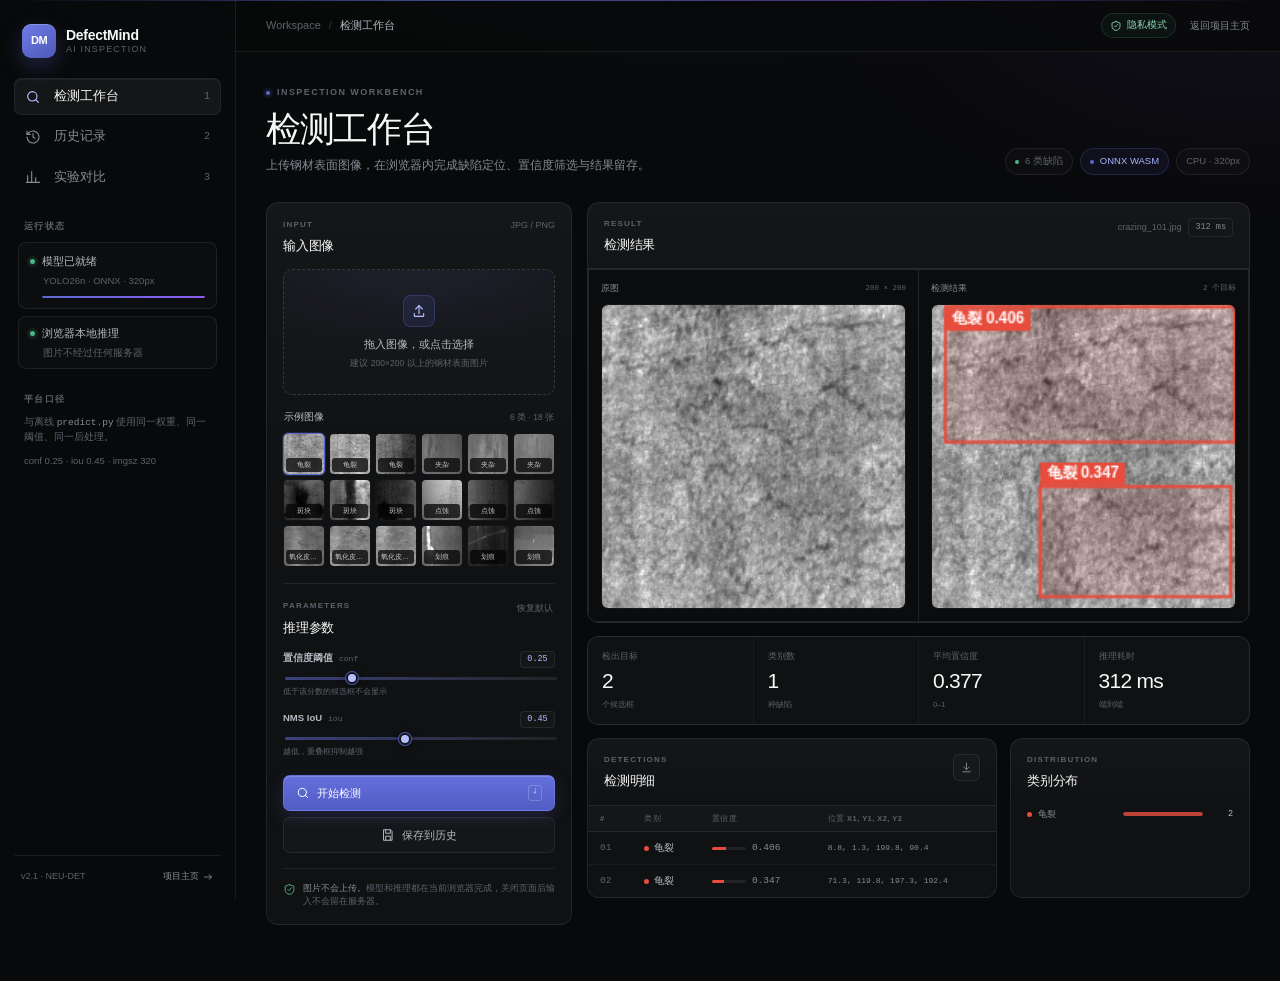
==== commit b8e6054b: "Update showcase" ====
--- a/platform/index.html
+++ b/platform/index.html
@@ -327,7 +327,7 @@
             <section class="panel class-panel">
               <div class="panel-head">
                 <div><span class="panel-kicker">PER CLASS</span><h2>六类 AP50-95</h2></div>
-                <span class="panel-meta">test</span>
+                <span class="panel-meta">test · conf 0.001</span>
               </div>
               <div class="class-chart" id="classChart"></div>
             </section>
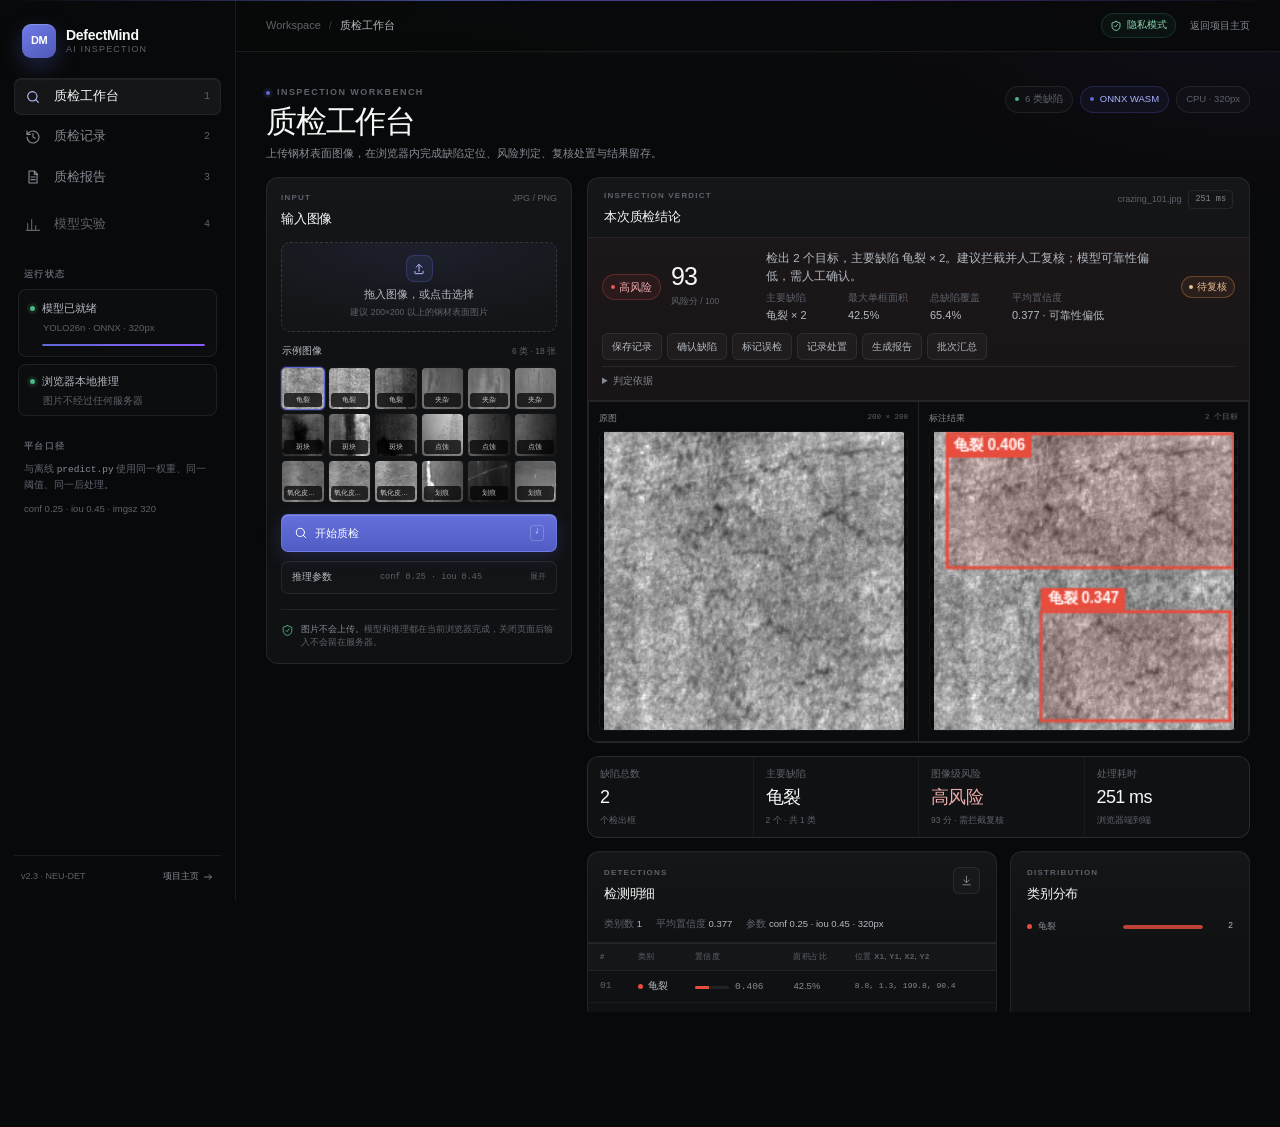
==== commit 95e08905: "Update showcase" ====
--- a/platform/index.html
+++ b/platform/index.html
@@ -4,10 +4,10 @@
   <meta charset="utf-8">
   <meta name="viewport" content="width=device-width, initial-scale=1">
   <meta name="theme-color" content="#08090a">
-  <meta name="description" content="DefectMind AI 工业表面缺陷检测平台：浏览器本地推理，图片不上传，支持检测、历史记录与实验对比。">
-  <title>DefectMind AI · 检测平台</title>
+  <meta name="description" content="DefectMind AI 工业表面缺陷质检平台：浏览器本地推理，支持风险结论、复核处置、质检报告与模型实验追溯。">
+  <title>DefectMind AI · 质检平台</title>
   <link rel="icon" type="image/png" href="../favicon.png">
-  <link rel="stylesheet" href="styles.css?v=2">
+  <link rel="stylesheet" href="styles.css?v=5">
 </head>
 <body>
   <svg class="svg-sprite" aria-hidden="true">
@@ -22,6 +22,12 @@
     <symbol id="i-eye" viewBox="0 0 24 24"><path d="M2 12s3.5-7 10-7 10 7 10 7-3.5 7-10 7S2 12 2 12Z"/><circle cx="12" cy="12" r="3"/></symbol>
     <symbol id="i-close" viewBox="0 0 24 24"><path d="m6 6 12 12M18 6 6 18"/></symbol>
     <symbol id="i-shield" viewBox="0 0 24 24"><path d="M12 3 4 6v6c0 5 3.4 8.2 8 9 4.6-.8 8-4 8-9V6l-8-3Z"/><path d="m9 12 2 2 4-5"/></symbol>
+    <symbol id="i-report" viewBox="0 0 24 24"><path d="M6 3h8l4 4v14H6z"/><path d="M14 3v5h5"/><path d="M9 12h6M9 16h6"/></symbol>
+    <symbol id="i-print" viewBox="0 0 24 24"><path d="M7 8V3h10v5"/><path d="M7 17H4a1 1 0 0 1-1-1v-6a2 2 0 0 1 2-2h14a2 2 0 0 1 2 2v6a1 1 0 0 1-1 1h-3"/><path d="M7 14h10v7H7z"/></symbol>
+    <symbol id="i-alert" viewBox="0 0 24 24"><path d="M12 3 2.8 20h18.4L12 3Z"/><path d="M12 9v5"/><path d="M12 17.5v.5"/></symbol>
+    <symbol id="i-check" viewBox="0 0 24 24"><path d="m5 12.5 4.2 4.2L19 7"/></symbol>
+    <symbol id="i-flag" viewBox="0 0 24 24"><path d="M5 21V4"/><path d="M5 5h10l-1.5 4L15 13H5"/></symbol>
+    <symbol id="i-review" viewBox="0 0 24 24"><path d="M6 3h8l4 4v14H6z"/><path d="M14 3v5h5"/><path d="m9 15 2 2 4-4"/></symbol>
   </svg>
 
   <div class="app-shell">
@@ -33,13 +39,16 @@
 
       <nav class="side-nav" aria-label="平台导航">
         <button class="nav-item active" data-view="workbench">
-          <svg><use href="#i-search"/></svg><span>检测工作台</span><kbd>1</kbd>
+          <svg><use href="#i-search"/></svg><span>质检工作台</span><kbd>1</kbd>
         </button>
         <button class="nav-item" data-view="history">
-          <svg><use href="#i-history"/></svg><span>历史记录</span><kbd>2</kbd>
+          <svg><use href="#i-history"/></svg><span>质检记录</span><kbd>2</kbd>
         </button>
-        <button class="nav-item" data-view="compare">
-          <svg><use href="#i-chart"/></svg><span>实验对比</span><kbd>3</kbd>
+        <button class="nav-item" data-view="reports">
+          <svg><use href="#i-report"/></svg><span>质检报告</span><kbd>3</kbd>
+        </button>
+        <button class="nav-item nav-item-muted" data-view="compare">
+          <svg><use href="#i-chart"/></svg><span>模型实验</span><kbd>4</kbd>
         </button>
       </nav>
 
@@ -66,14 +75,14 @@
       </div>
 
       <div class="side-footer">
-        <span>v2.1 · NEU-DET</span>
+        <span>v2.3 · NEU-DET</span>
         <a href="../">项目主页 <svg><use href="#i-arrow"/></svg></a>
       </div>
     </aside>
 
     <main class="main">
       <header class="topbar">
-        <div class="breadcrumb"><span>Workspace</span><b>/</b><strong id="pageName">检测工作台</strong></div>
+        <div class="breadcrumb"><span>Workspace</span><b>/</b><strong id="pageName">质检工作台</strong></div>
         <div class="top-actions">
           <span class="top-chip"><svg><use href="#i-shield"/></svg>隐私模式</span>
           <a class="top-link" href="../">返回项目主页</a>
@@ -82,11 +91,11 @@
 
       <div class="content">
         <section class="view active" id="view-workbench">
-          <div class="page-head">
+          <div class="page-head workbench-head">
             <div>
               <div class="kicker"><i></i>INSPECTION WORKBENCH</div>
-              <h1>检测工作台</h1>
-              <p>上传钢材表面图像，在浏览器内完成缺陷定位、置信度筛选与结果留存。</p>
+              <h1>质检工作台</h1>
+              <p>上传钢材表面图像，在浏览器内完成缺陷定位、风险判定、复核处置与结果留存。</p>
             </div>
             <div class="head-pills">
               <span class="pill"><i></i>6 类缺陷</span>
@@ -102,7 +111,7 @@
                   <div><span class="panel-kicker">INPUT</span><h2>输入图像</h2></div>
                   <span class="panel-meta">JPG / PNG</span>
                 </div>
-                <label class="dropzone" id="dropzone">
+                <label class="dropzone dropzone-compact" id="dropzone">
                   <input type="file" id="fileInput" accept="image/*" hidden>
                   <span class="drop-icon"><svg><use href="#i-upload"/></svg></span>
                   <strong>拖入图像，或点击选择</strong>
@@ -115,36 +124,37 @@
                 </div>
                 <div class="sample-grid" id="sampleGrid"></div>
 
-                <div class="divider"></div>
-
-                <div class="parameter-head">
-                  <div><span class="panel-kicker">PARAMETERS</span><h3>推理参数</h3></div>
-                  <button class="text-button" id="resetParams">恢复默认</button>
-                </div>
-
-                <label class="range-row">
-                  <span><b>置信度阈值</b><em>conf</em></span>
-                  <output id="confValue">0.25</output>
-                  <input type="range" id="confRange" min="0.05" max="0.90" step="0.01" value="0.25">
-                  <small>低于该分数的候选框不会显示</small>
-                </label>
-
-                <label class="range-row">
-                  <span><b>NMS IoU</b><em>iou</em></span>
-                  <output id="iouValue">0.45</output>
-                  <input type="range" id="iouRange" min="0.10" max="0.90" step="0.01" value="0.45">
-                  <small>越低，重叠框抑制越强</small>
-                </label>
-
-                <button class="primary-button" id="runButton" disabled>
+                <button class="primary-button run-button" id="runButton" disabled>
                   <svg><use href="#i-search"/></svg>
-                  <span>开始检测</span>
+                  <span>开始质检</span>
                   <kbd>↵</kbd>
                 </button>
-                <button class="secondary-button" id="saveButton" disabled>
-                  <svg><use href="#i-save"/></svg>
-                  保存到历史
-                </button>
+
+                <details class="advanced-params" id="advancedParams">
+                  <summary>
+                    <span>推理参数</span>
+                    <em id="paramSummary">conf 0.25 · iou 0.45</em>
+                  </summary>
+                  <div class="advanced-body">
+                    <div class="parameter-head">
+                      <span class="panel-kicker">ADVANCED</span>
+                      <button class="text-button" id="resetParams">恢复默认</button>
+                    </div>
+                    <label class="range-row">
+                      <span><b>置信度阈值</b><em>conf</em></span>
+                      <output id="confValue">0.25</output>
+                      <input type="range" id="confRange" min="0.05" max="0.90" step="0.01" value="0.25">
+                      <small>低于该分数的候选框不会显示</small>
+                    </label>
+                    <label class="range-row">
+                      <span><b>NMS IoU</b><em>iou</em></span>
+                      <output id="iouValue">0.45</output>
+                      <input type="range" id="iouRange" min="0.10" max="0.90" step="0.01" value="0.45">
+                      <small>越低，重叠框抑制越强</small>
+                    </label>
+                    <p class="advanced-note">修改参数会按同一权重自动复跑；类别映射、坐标换算与后处理保持不变。</p>
+                  </div>
+                </details>
 
                 <div class="privacy-note">
                   <svg><use href="#i-shield"/></svg>
@@ -156,16 +166,52 @@
             <div class="result-column">
               <section class="panel viewer-panel">
                 <div class="panel-head viewer-head">
-                  <div><span class="panel-kicker">RESULT</span><h2>检测结果</h2></div>
+                  <div><span class="panel-kicker">INSPECTION VERDICT</span><h2>本次质检结论</h2></div>
                   <div class="viewer-meta">
                     <span id="imageMeta">等待输入</span>
                     <span class="timing" id="timingBadge">—</span>
                   </div>
                 </div>
 
+                <div class="verdict" id="outcomePanel" data-risk="none" aria-live="polite">
+                  <div class="verdict-main">
+                    <div class="verdict-level">
+                      <span class="risk-badge" id="outcomeRisk">等待质检</span>
+                      <div class="verdict-score">
+                        <strong id="verdictScore">—</strong>
+                        <small>风险分 / 100</small>
+                      </div>
+                    </div>
+                    <div class="verdict-copy">
+                      <p class="verdict-action" id="outcomeSummary">选择或上传一张钢材表面图像，开始质检后这里会给出风险结论与处置建议。</p>
+                      <div class="verdict-facts">
+                        <span><em>主要缺陷</em><b id="verdictMainDefect">—</b></span>
+                        <span><em>最大单框面积</em><b id="verdictMaxBox">—</b></span>
+                        <span><em>总缺陷覆盖</em><b id="verdictCoverage">—</b></span>
+                        <span><em>平均置信度</em><b id="verdictConfidence">—</b></span>
+                      </div>
+                    </div>
+                    <span class="review-badge pending" id="verdictReview">待复核</span>
+                  </div>
+                  <div class="verdict-actions" aria-label="结论与处置">
+                    <button type="button" id="outcomeSave" disabled title="保存当前质检记录到本地">保存记录</button>
+                    <button type="button" id="reviewConfirm" disabled title="确认当前缺陷判定">确认缺陷</button>
+                    <button type="button" id="reviewFalse" disabled title="标记为误检，检测框保留可追溯">标记误检</button>
+                    <button type="button" id="reviewDispose" disabled title="记录放行、返修、报废或隔离结果">记录处置</button>
+                    <button type="button" id="outcomeReport" disabled title="生成当前图片的质检报告">生成报告</button>
+                    <button type="button" id="outcomeBatch" disabled title="将当前记录加入批次汇总">批次汇总</button>
+                  </div>
+                  <details class="verdict-basis" id="verdictBasis">
+                    <summary>判定依据</summary>
+                    <div class="verdict-basis-body" id="verdictBasisBody">
+                      完成质检后显示风险评分组成：类别权重、最大单框面积、总缺陷覆盖、缺陷数量与模型可靠性提示。
+                    </div>
+                  </details>
+                </div>
+
                 <div class="empty-viewer" id="emptyViewer">
                   <div class="empty-mark"><svg><use href="#i-eye"/></svg></div>
-                  <h3>加载一张图像开始检测</h3>
+                  <h3>加载一张图像开始质检</h3>
                   <p>也可以直接选择左侧示例。默认会载入龟裂样本并自动推理。</p>
                 </div>
 
@@ -175,7 +221,7 @@
                     <div class="image-stage"><img id="originalImage" alt="待检测原图"></div>
                   </figure>
                   <figure class="image-pane">
-                    <figcaption><span>检测结果</span><em id="detectedCount">—</em></figcaption>
+                    <figcaption><span>标注结果</span><em id="detectedCount">—</em></figcaption>
                     <div class="image-stage"><canvas id="resultCanvas" aria-label="带检测框的结果图"></canvas></div>
                   </figure>
                 </div>
@@ -183,24 +229,24 @@
 
               <div class="metric-strip">
                 <div class="metric-card">
-                  <span>检出目标</span>
+                  <span>缺陷总数</span>
                   <strong id="metricCount">0</strong>
-                  <small id="metricCountHint">个候选框</small>
+                  <small id="metricCountHint">个检出框</small>
                 </div>
                 <div class="metric-card">
-                  <span>类别数</span>
-                  <strong id="metricClasses">0</strong>
-                  <small>种缺陷</small>
+                  <span>主要缺陷</span>
+                  <strong id="metricMain">—</strong>
+                  <small id="metricMainHint">类别 / 数量</small>
                 </div>
                 <div class="metric-card">
-                  <span>平均置信度</span>
-                  <strong id="metricConfidence">—</strong>
-                  <small>0–1</small>
+                  <span>图像级风险</span>
+                  <strong id="metricRisk" data-risk="none">—</strong>
+                  <small id="metricRiskHint">0–100 分</small>
                 </div>
                 <div class="metric-card">
-                  <span>推理耗时</span>
+                  <span>处理耗时</span>
                   <strong id="metricTiming">—</strong>
-                  <small>端到端</small>
+                  <small>浏览器端到端</small>
                 </div>
               </div>
 
@@ -212,14 +258,20 @@
                       <svg><use href="#i-download"/></svg>
                     </button>
                   </div>
+                  <div class="detection-detail-meta">
+                    <span>类别数 <b id="metricClasses">0</b></span>
+                    <span>平均置信度 <b id="metricConfidence">—</b></span>
+                    <span>参数 <b id="detailParams">conf 0.25 · iou 0.45 · 320px</b></span>
+                  </div>
                   <div class="table-wrap">
                     <table class="detection-table">
-                      <thead><tr><th>#</th><th>类别</th><th>置信度</th><th>位置 x1, y1, x2, y2</th></tr></thead>
+                      <thead><tr><th>#</th><th>类别</th><th>置信度</th><th>面积占比</th><th>位置 x1, y1, x2, y2</th></tr></thead>
                       <tbody id="detectionRows">
-                        <tr class="placeholder-row"><td colspan="4">还没有检测结果</td></tr>
+                        <tr class="placeholder-row"><td colspan="5">还没有检测结果</td></tr>
                       </tbody>
                     </table>
                   </div>
+                  <p class="detection-note">平均置信度只用于提示模型可靠性，不单独决定质量严重度。</p>
                 </section>
 
                 <section class="panel distribution-panel">
@@ -239,10 +291,13 @@
           <div class="page-head">
             <div>
               <div class="kicker"><i></i>LOCAL RECORDS</div>
-              <h1>历史记录</h1>
-              <p>记录保存在当前浏览器的 IndexedDB 中。可回看检测框、参数与结果，也可导出 CSV。</p>
+              <h1>质检记录</h1>
+              <p>记录保存在当前浏览器的 IndexedDB 中。可回看检测框、风险结论与复核处置状态，也可导出 CSV。</p>
             </div>
             <div class="head-actions">
+              <button class="secondary-button small" id="historyBatchReport" disabled>
+                <svg><use href="#i-report"/></svg>批次报告
+              </button>
               <button class="secondary-button small" id="exportHistory">
                 <svg><use href="#i-download"/></svg>导出 CSV
               </button>
@@ -256,14 +311,106 @@
               <svg><use href="#i-search"/></svg>
               <input type="search" id="historySearch" placeholder="搜索文件名或缺陷类别…">
             </div>
+            <div class="history-filters" id="historyFilters" role="group" aria-label="复核状态筛选">
+              <button class="active" type="button" data-filter="all" aria-pressed="true">全部</button>
+              <button type="button" data-filter="pending" aria-pressed="false">待复核</button>
+              <button type="button" data-filter="confirmed" aria-pressed="false">已确认</button>
+              <button type="button" data-filter="false_positive" aria-pressed="false">误检</button>
+              <button type="button" data-filter="closed" aria-pressed="false">已处置</button>
+            </div>
             <div class="history-count" id="historyCount">0 条记录</div>
           </div>
           <div class="history-list" id="historyList"></div>
           <div class="empty-history hidden" id="emptyHistory">
             <div class="empty-mark"><svg><use href="#i-history"/></svg></div>
-            <h3>还没有保存过记录</h3>
-            <p>在检测工作台完成一次检测，然后点击“保存到历史”。</p>
-            <button class="primary-button auto" data-jump="workbench"><span>去检测</span></button>
+            <h3>还没有保存过质检记录</h3>
+            <p>在质检工作台完成一次质检，然后点击“保存记录”。</p>
+            <button class="primary-button auto" data-jump="workbench"><span>去质检</span></button>
+          </div>
+        </section>
+
+        <section class="view" id="view-reports">
+          <div class="page-head">
+            <div>
+              <div class="kicker"><i></i>QUALITY REPORTS</div>
+              <h1>质检报告</h1>
+              <p>把质检结论、判定依据与复核处置整理为可归档、可打印的辅助报告。报告是生成时快照，生成后不随记录自动变化。</p>
+            </div>
+            <div class="head-actions">
+              <button class="secondary-button small" id="refreshReports">
+                <svg><use href="#i-history"/></svg>刷新归档
+              </button>
+            </div>
+          </div>
+
+          <div class="report-kpis" id="reportKpis"></div>
+
+          <div class="report-layout">
+            <section class="panel report-builder">
+              <div class="panel-head">
+                <div><span class="panel-kicker">NEW REPORT</span><h2>新建报告</h2></div>
+                <span class="panel-meta">浏览器本地生成</span>
+              </div>
+              <div class="report-builder-body">
+                <div class="segmented report-mode" id="reportMode" role="group" aria-label="报告类型">
+                  <button class="active" data-mode="single">单图报告</button>
+                  <button data-mode="batch">批次报告</button>
+                </div>
+
+                <div class="report-pane" id="singleReportPane">
+                  <label class="report-field">
+                    <span>报告来源</span>
+                    <select id="singleRecordSelect" class="report-select"></select>
+                  </label>
+                  <div class="report-source-preview" id="singleReportPreview"></div>
+                </div>
+
+                <div class="report-pane hidden" id="batchReportPane">
+                  <div class="section-row">
+                    <span>选择质检记录</span>
+                    <small id="batchSelectionCount">已选 0 条</small>
+                  </div>
+                  <div class="batch-toolbar">
+                    <button class="text-button" type="button" id="selectRecentRecords">选最近 5 条</button>
+                    <button class="text-button" type="button" id="selectAllRecords">全选</button>
+                    <button class="text-button" type="button" id="clearSelectedRecords">清空</button>
+                  </div>
+                  <div class="batch-record-list" id="batchRecordList"></div>
+                  <div class="report-batch-summary" id="batchReportPreview"></div>
+                </div>
+
+                <label class="report-field">
+                  <span>报告名称 <em>可选</em></span>
+                  <input id="reportTitle" type="text" maxlength="80" placeholder="留空则使用默认名称">
+                </label>
+                <label class="report-field">
+                  <span>批次 / 工单号 <em>可选</em></span>
+                  <input id="reportJobId" type="text" maxlength="40" placeholder="例如：BATCH-20261125-01">
+                </label>
+
+                <button class="primary-button" id="createReportButton" disabled>
+                  <svg><use href="#i-report"/></svg>
+                  <span>生成并归档报告</span>
+                </button>
+                <p class="report-builder-note">
+                  报告是图像级辅助判定，不替代人工质检。风险分由类别权重、最大单框面积、总缺陷覆盖、缺陷数量与覆盖密度按固定规则计算；平均置信度只用于可靠性提示，可在报告中追溯。
+                </p>
+              </div>
+            </section>
+
+            <section class="panel report-archive">
+              <div class="panel-head">
+                <div><span class="panel-kicker">ARCHIVE</span><h2>报告归档</h2></div>
+                <span class="panel-meta" id="reportCount">0 份</span>
+              </div>
+              <div class="report-list" id="reportList"></div>
+              <div class="empty-reports hidden" id="emptyReports">
+                <div class="empty-mark"><svg><use href="#i-report"/></svg></div>
+                <h3>还没有生成报告</h3>
+                <p>质检一张图片后生成单图报告，或在左侧勾选多条质检记录生成批次报告。</p>
+                <button class="primary-button auto" data-jump="workbench"><span>前往质检工作台</span></button>
+              </div>
+            </section>
           </div>
         </section>
 
@@ -271,7 +418,7 @@
           <div class="page-head">
             <div>
               <div class="kicker"><i></i>AUDITABLE EXPERIMENTS</div>
-              <h1>实验对比</h1>
+              <h1>模型实验</h1>
               <p>A/B/C/D 四组对照，12 次评估。数字直接来自冻结的 CSV，不在前端重算或美化。</p>
             </div>
             <div class="segmented" id="metricToggle" role="group" aria-label="评估口径">
@@ -365,7 +512,7 @@
   <div class="modal-backdrop" id="modal">
     <div class="modal-card" role="dialog" aria-modal="true" aria-labelledby="modalTitle">
       <div class="modal-head">
-        <div><span class="panel-kicker">RECORD</span><h2 id="modalTitle">检测记录</h2></div>
+        <div><span class="panel-kicker" id="modalKicker">RECORD</span><h2 id="modalTitle">检测记录</h2></div>
         <button class="icon-button" id="modalClose" aria-label="关闭"><svg><use href="#i-close"/></svg></button>
       </div>
       <div class="modal-body" id="modalBody"></div>
@@ -374,6 +521,6 @@
 
   <script src="vendor/ort.min.js?v=2"></script>
   <script src="data/experiment.js?v=2"></script>
-  <script src="app.js?v=3"></script>
+  <script src="app.js?v=8"></script>
 </body>
 </html>
--- a/platform/styles.css
+++ b/platform/styles.css
@@ -1094,6 +1094,121 @@
   font-size: 7.5px;
 }
 
+.outcome-panel {
+  position: relative;
+  overflow: hidden;
+  padding: 14px 15px 15px;
+  background:
+    radial-gradient(620px 180px at 8% -70%, rgba(94, 106, 210, 0.17), transparent 72%),
+    linear-gradient(180deg, rgba(255, 255, 255, 0.022), transparent 46%),
+    var(--panel);
+}
+
+.outcome-panel::before {
+  content: "";
+  position: absolute;
+  top: 0;
+  left: 15px;
+  right: 15px;
+  height: 1px;
+  background: linear-gradient(90deg, rgba(94, 106, 210, 0.65), rgba(139, 92, 246, 0.22), transparent);
+}
+
+.outcome-head {
+  display: flex;
+  align-items: flex-start;
+  justify-content: space-between;
+  gap: 14px;
+}
+
+.outcome-head h2 {
+  margin: 3px 0 0;
+  color: var(--text);
+  font-size: 15px;
+  font-weight: 560;
+  letter-spacing: -0.02em;
+}
+
+.outcome-head .risk-badge {
+  margin-top: 2px;
+}
+
+.outcome-summary {
+  margin: 7px 0 0;
+  color: var(--muted);
+  font-size: 9px;
+  line-height: 1.6;
+}
+
+.outcome-actions {
+  display: grid;
+  grid-template-columns: repeat(4, minmax(0, 1fr));
+  gap: 7px;
+  margin-top: 11px;
+}
+
+.outcome-action {
+  display: grid;
+  grid-template-columns: 21px minmax(0, 1fr) 13px;
+  align-items: start;
+  gap: 7px;
+  min-width: 0;
+  padding: 9px 8px 10px;
+  border: 1px solid var(--line);
+  border-radius: 8px;
+  background: rgba(255, 255, 255, 0.018);
+  color: var(--text-2);
+  text-align: left;
+  cursor: pointer;
+  transition: 150ms ease;
+}
+
+.outcome-action:hover:not(:disabled) {
+  border-color: rgba(124, 134, 232, 0.38);
+  background: rgba(94, 106, 210, 0.08);
+  transform: translateY(-1px);
+}
+
+.outcome-action:disabled {
+  cursor: not-allowed;
+  opacity: 0.42;
+}
+
+.outcome-index {
+  padding-top: 1px;
+  color: var(--accent-soft);
+  font-family: "SFMono-Regular", Consolas, monospace;
+  font-size: 7.5px;
+}
+
+.outcome-copy {
+  display: block;
+  min-width: 0;
+}
+
+.outcome-copy b {
+  display: block;
+  color: var(--text);
+  font-size: 9px;
+  font-weight: 560;
+  line-height: 1.35;
+}
+
+.outcome-copy small {
+  display: block;
+  margin-top: 3px;
+  color: var(--faint);
+  font-size: 7.4px;
+  line-height: 1.5;
+}
+
+.outcome-action svg {
+  width: 13px;
+  height: 13px;
+  margin-top: 1px;
+  color: var(--faint);
+}
+
 .detail-layout {
   display: grid;
   grid-template-columns: minmax(0, 1.35fr) minmax(240px, 0.65fr);
@@ -1429,6 +1544,734 @@
 .empty-history .primary-button {
   width: auto;
   margin-top: 18px;
+}
+
+.report-kpis {
+  display: grid;
+  grid-template-columns: repeat(4, 1fr);
+  gap: 9px;
+  margin-bottom: 13px;
+}
+
+.report-kpi {
+  min-width: 0;
+  padding: 14px 15px;
+  border: 1px solid var(--line);
+  border-radius: 10px;
+  background: var(--panel);
+}
+
+.report-kpi span {
+  display: block;
+  color: var(--faint);
+  font-size: 8.5px;
+}
+
+.report-kpi strong {
+  display: block;
+  margin-top: 3px;
+  overflow: hidden;
+  color: var(--text);
+  font-family: "Segoe UI Variable Display", var(--font);
+  font-size: 23px;
+  font-weight: 420;
+  letter-spacing: -0.035em;
+  text-overflow: ellipsis;
+  white-space: nowrap;
+}
+
+.report-kpi small {
+  display: block;
+  margin-top: 2px;
+  color: var(--faint);
+  font-size: 7.5px;
+}
+
+.report-layout {
+  display: grid;
+  grid-template-columns: minmax(340px, 400px) minmax(0, 1fr);
+  gap: 13px;
+  align-items: start;
+}
+
+.report-builder-body {
+  display: grid;
+  gap: 12px;
+  padding: 0 16px 17px;
+}
+
+.report-mode {
+  width: 100%;
+}
+
+.report-mode button {
+  flex: 1;
+  font-size: 9.5px;
+}
+
+.report-pane {
+  display: grid;
+  gap: 10px;
+}
+
+.report-field {
+  display: grid;
+  gap: 5px;
+  color: var(--muted);
+  font-size: 9px;
+}
+
+.report-field span {
+  display: flex;
+  align-items: baseline;
+  justify-content: space-between;
+  gap: 8px;
+}
+
+.report-field em {
+  color: var(--faint);
+  font-size: 8px;
+  font-style: normal;
+}
+
+.report-field input,
+.report-select {
+  width: 100%;
+  min-height: 34px;
+  padding: 7px 9px;
+  border: 1px solid var(--line);
+  border-radius: 6px;
+  background: rgba(255, 255, 255, 0.025);
+  color: var(--text-2);
+  font-size: 9.5px;
+  outline: none;
+  transition: 150ms ease;
+}
+
+.report-field input::placeholder {
+  color: var(--faint);
+}
+
+.report-field input:focus,
+.report-select:focus {
+  border-color: rgba(124, 134, 232, 0.55);
+  background: rgba(94, 106, 210, 0.035);
+}
+
+.report-source-preview,
+.report-batch-summary {
+  min-height: 108px;
+  padding: 11px;
+  border: 1px solid var(--line);
+  border-radius: 8px;
+  background: rgba(255, 255, 255, 0.018);
+}
+
+.source-card {
+  display: grid;
+  grid-template-columns: 68px minmax(0, 1fr);
+  gap: 10px;
+  align-items: center;
+}
+
+.source-card img {
+  width: 68px;
+  height: 54px;
+  border-radius: 5px;
+  object-fit: cover;
+  background: #08090a;
+}
+
+.source-card strong {
+  display: block;
+  overflow: hidden;
+  color: var(--text-2);
+  font-size: 9.5px;
+  font-weight: 500;
+  text-overflow: ellipsis;
+  white-space: nowrap;
+}
+
+.source-card p {
+  margin-top: 3px;
+  color: var(--faint);
+  font-size: 8px;
+  line-height: 1.5;
+}
+
+.source-card .source-flags {
+  display: flex;
+  flex-wrap: wrap;
+  gap: 4px;
+  margin-top: 6px;
+}
+
+.source-flag {
+  padding: 1px 5px;
+  border: 1px solid var(--line);
+  border-radius: 3px;
+  color: var(--muted);
+  font-size: 7.5px;
+}
+
+.source-empty {
+  display: grid;
+  min-height: 84px;
+  place-items: center;
+  color: var(--faint);
+  font-size: 8.5px;
+  text-align: center;
+  line-height: 1.6;
+}
+
+.batch-toolbar {
+  display: flex;
+  align-items: center;
+  justify-content: flex-end;
+  gap: 10px;
+  margin-top: -5px;
+}
+
+.batch-record-list {
+  display: grid;
+  gap: 5px;
+  max-height: 250px;
+  overflow: auto;
+  padding-right: 2px;
+}
+
+.batch-record {
+  display: grid;
+  grid-template-columns: auto 46px minmax(0, 1fr) auto;
+  align-items: center;
+  gap: 8px;
+  padding: 6px 7px;
+  border: 1px solid var(--line);
+  border-radius: 6px;
+  background: rgba(255, 255, 255, 0.016);
+  cursor: pointer;
+  transition: 140ms ease;
+}
+
+.batch-record:hover {
+  border-color: var(--line-strong);
+  background: rgba(255, 255, 255, 0.03);
+}
+
+.batch-record.selected {
+  border-color: rgba(94, 106, 210, 0.4);
+  background: rgba(94, 106, 210, 0.055);
+}
+
+.batch-record input {
+  accent-color: var(--accent);
+}
+
+.batch-record img {
+  width: 46px;
+  height: 36px;
+  border-radius: 4px;
+  object-fit: cover;
+  background: #08090a;
+}
+
+.batch-record-info {
+  min-width: 0;
+}
+
+.batch-record-info strong {
+  display: block;
+  overflow: hidden;
+  color: var(--text-2);
+  font-size: 8.5px;
+  font-weight: 500;
+  text-overflow: ellipsis;
+  white-space: nowrap;
+}
+
+.batch-record-info small {
+  display: block;
+  margin-top: 2px;
+  overflow: hidden;
+  color: var(--faint);
+  font-size: 7px;
+  text-overflow: ellipsis;
+  white-space: nowrap;
+}
+
+.batch-summary-grid {
+  display: grid;
+  grid-template-columns: repeat(3, 1fr);
+  gap: 6px;
+}
+
+.batch-summary-grid div {
+  padding: 7px;
+  border: 1px solid var(--line);
+  border-radius: 5px;
+  background: rgba(255, 255, 255, 0.018);
+}
+
+.batch-summary-grid span {
+  display: block;
+  color: var(--faint);
+  font-size: 7px;
+}
+
+.batch-summary-grid b {
+  display: block;
+  margin-top: 2px;
+  color: var(--text-2);
+  font-size: 11px;
+  font-weight: 550;
+}
+
+.batch-summary-note {
+  margin-top: 8px;
+  color: var(--faint);
+  font-size: 7.8px;
+  line-height: 1.55;
+}
+
+.risk-badge {
+  display: inline-flex;
+  align-items: center;
+  gap: 4px;
+  padding: 2px 6px;
+  border: 1px solid var(--line);
+  border-radius: 999px;
+  color: var(--muted);
+  font-size: 7.5px;
+  white-space: nowrap;
+}
+
+.risk-badge::before {
+  content: "";
+  width: 4px;
+  height: 4px;
+  border-radius: 50%;
+  background: var(--muted);
+}
+
+.risk-badge.high {
+  border-color: rgba(235, 87, 87, 0.28);
+  background: rgba(235, 87, 87, 0.075);
+  color: #efaaaa;
+}
+
+.risk-badge.high::before {
+  background: var(--red);
+}
+
+.risk-badge.medium {
+  border-color: rgba(242, 153, 74, 0.28);
+  background: rgba(242, 153, 74, 0.07);
+  color: #e9bd91;
+}
+
+.risk-badge.medium::before {
+  background: var(--orange);
+}
+
+.risk-badge.low {
+  border-color: rgba(76, 183, 130, 0.24);
+  background: rgba(76, 183, 130, 0.06);
+  color: #93d4b4;
+}
+
+.risk-badge.low::before {
+  background: var(--green);
+}
+
+.report-builder-note {
+  margin-top: -2px;
+  color: var(--faint);
+  font-size: 7.5px;
+  line-height: 1.6;
+}
+
+.report-list {
+  display: grid;
+  gap: 8px;
+  padding: 0 16px 16px;
+}
+
+.report-card {
+  display: grid;
+  grid-template-columns: minmax(0, 1fr) auto;
+  gap: 14px;
+  align-items: center;
+  padding: 12px 13px;
+  border: 1px solid var(--line);
+  border-radius: 9px;
+  background: rgba(255, 255, 255, 0.018);
+  transition: 150ms ease;
+}
+
+.report-card:hover {
+  border-color: var(--line-strong);
+  background: rgba(255, 255, 255, 0.03);
+}
+
+.report-card-main {
+  min-width: 0;
+}
+
+.report-card-top {
+  display: flex;
+  align-items: center;
+  gap: 7px;
+  flex-wrap: wrap;
+}
+
+.report-id {
+  color: var(--faint);
+  font-family: "SFMono-Regular", Consolas, monospace;
+  font-size: 7.5px;
+}
+
+.report-card h3 {
+  margin-top: 4px;
+  overflow: hidden;
+  color: var(--text-2);
+  font-size: 10.5px;
+  font-weight: 500;
+  text-overflow: ellipsis;
+  white-space: nowrap;
+}
+
+.report-card-meta {
+  display: flex;
+  align-items: center;
+  gap: 7px;
+  margin-top: 5px;
+  color: var(--faint);
+  font-size: 7.5px;
+  flex-wrap: wrap;
+}
+
+.report-card-actions {
+  display: flex;
+  align-items: center;
+  gap: 4px;
+}
+
+.report-card-actions .icon-button {
+  width: 28px;
+  height: 28px;
+}
+
+.report-card-actions .icon-button.delete:hover {
+  border-color: rgba(235, 87, 87, 0.3);
+  color: #e38b8b;
+  background: rgba(235, 87, 87, 0.07);
+}
+
+.empty-reports {
+  display: flex;
+  flex-direction: column;
+  align-items: center;
+  min-height: 330px;
+  justify-content: center;
+  padding: 70px 24px;
+  border-top: 1px solid var(--line);
+  text-align: center;
+}
+
+.empty-reports .primary-button {
+  width: auto;
+  margin-top: 18px;
+}
+
+.modal-card.report-modal-card {
+  width: min(1020px, 100%);
+  background: #151617;
+}
+
+.report-modal-card .modal-body {
+  padding: 16px;
+}
+
+.report-actions {
+  display: flex;
+  align-items: center;
+  gap: 7px;
+  margin-bottom: 12px;
+  flex-wrap: wrap;
+}
+
+.report-actions .primary-button,
+.report-actions .secondary-button {
+  width: auto;
+  margin: 0;
+  min-height: 31px;
+  padding: 6px 10px;
+  font-size: 9px;
+}
+
+.report-paper {
+  padding: 34px 38px 38px;
+  border-radius: 6px;
+  background: #f7f8fa;
+  color: #16181c;
+  font-family: "Microsoft YaHei UI", "PingFang SC", "Noto Sans SC", sans-serif;
+  font-size: 11px;
+  line-height: 1.65;
+}
+
+.report-paper-head {
+  display: flex;
+  align-items: flex-start;
+  justify-content: space-between;
+  gap: 22px;
+  padding-bottom: 18px;
+  border-bottom: 2px solid #23262c;
+}
+
+.report-paper-brand {
+  color: #6066c9;
+  font-size: 9px;
+  font-weight: 700;
+  letter-spacing: 0.16em;
+}
+
+.report-paper h2 {
+  margin-top: 5px;
+  color: #111317;
+  font-size: 24px;
+  font-weight: 650;
+  letter-spacing: -0.03em;
+}
+
+.report-paper-sub {
+  margin-top: 5px;
+  color: #6b7079;
+  font-size: 9.5px;
+}
+
+.report-paper-id {
+  flex: 0 0 auto;
+  text-align: right;
+  color: #6b7079;
+  font-family: "SFMono-Regular", Consolas, monospace;
+  font-size: 8.5px;
+  line-height: 1.8;
+}
+
+.report-paper-id b {
+  display: block;
+  color: #22252b;
+  font-size: 10.5px;
+}
+
+.report-paper-section {
+  margin-top: 19px;
+}
+
+.report-paper-section h3 {
+  margin: 0 0 8px;
+  color: #1a1d22;
+  font-size: 13px;
+  font-weight: 650;
+}
+
+.report-paper-meta {
+  display: grid;
+  grid-template-columns: repeat(3, minmax(0, 1fr));
+  gap: 1px;
+  overflow: hidden;
+  border: 1px solid #dfe2e8;
+  border-radius: 4px;
+  background: #dfe2e8;
+}
+
+.report-paper-meta div {
+  min-width: 0;
+  padding: 8px 10px;
+  background: #fff;
+}
+
+.report-paper-meta span {
+  display: block;
+  color: #7c828c;
+  font-size: 8.5px;
+}
+
+.report-paper-meta b {
+  display: block;
+  margin-top: 1px;
+  overflow: hidden;
+  color: #25282e;
+  font-size: 9.5px;
+  font-weight: 550;
+  text-overflow: ellipsis;
+  white-space: nowrap;
+}
+
+.report-paper-kpis {
+  display: grid;
+  grid-template-columns: repeat(4, minmax(0, 1fr));
+  gap: 7px;
+}
+
+.report-paper-kpis div {
+  padding: 10px 11px;
+  border: 1px solid #e0e3e9;
+  border-radius: 5px;
+  background: #fff;
+}
+
+.report-paper-kpis span {
+  display: block;
+  color: #7c828c;
+  font-size: 8.5px;
+}
+
+.report-paper-kpis b {
+  display: block;
+  margin-top: 2px;
+  color: #1d2026;
+  font-size: 19px;
+  font-weight: 650;
+  letter-spacing: -0.03em;
+}
+
+.report-callout {
+  padding: 12px 14px;
+  border-left: 3px solid #5e6ad2;
+  border-radius: 0 4px 4px 0;
+  background: #eef0ff;
+}
+
+.report-callout.warn {
+  border-left-color: #d66b2c;
+  background: #fff2e8;
+}
+
+.report-callout.danger {
+  border-left-color: #c94848;
+  background: #ffeded;
+}
+
+.report-callout b {
+  display: block;
+  color: #292d35;
+  font-size: 10.5px;
+}
+
+.report-callout p {
+  margin-top: 3px;
+  color: #555b66;
+  font-size: 9.5px;
+}
+
+.report-paper-images {
+  display: grid;
+  grid-template-columns: 1fr 1fr;
+  gap: 8px;
+}
+
+.report-paper-images figure {
+  margin: 0;
+}
+
+.report-paper-images figcaption {
+  margin-bottom: 4px;
+  color: #7c828c;
+  font-size: 8px;
+}
+
+.report-paper-images img {
+  display: block;
+  width: 100%;
+  max-height: 280px;
+  border: 1px solid #dfe2e8;
+  border-radius: 4px;
+  object-fit: contain;
+  background: #f0f1f4;
+}
+
+.report-paper-table {
+  width: 100%;
+  border-collapse: collapse;
+  font-size: 9px;
+}
+
+.report-paper-table th,
+.report-paper-table td {
+  padding: 6px 7px;
+  border-bottom: 1px solid #e2e4e9;
+  color: #4f555f;
+  text-align: left;
+  vertical-align: top;
+}
+
+.report-paper-table th {
+  background: #eff1f5;
+  color: #666c77;
+  font-size: 8.2px;
+  font-weight: 600;
+}
+
+.report-paper-table td strong {
+  color: #292d35;
+  font-weight: 550;
+}
+
+.report-paper-grid {
+  display: grid;
+  grid-template-columns: 1fr 1fr;
+  gap: 8px;
+}
+
+.report-paper-card {
+  padding: 10px 11px;
+  border: 1px solid #e0e3e9;
+  border-radius: 5px;
+  background: #fff;
+}
+
+.report-paper-card h4 {
+  margin: 0 0 4px;
+  color: #292d35;
+  font-size: 9px;
+  font-weight: 650;
+}
+
+.report-paper-card p {
+  margin: 0;
+  color: #5c626d;
+  font-size: 9px;
+}
+
+.report-paper-list {
+  display: grid;
+  gap: 6px;
+  margin: 0;
+  padding: 0;
+  list-style: none;
+}
+
+.report-paper-list li {
+  padding: 8px 10px;
+  border: 1px solid #e0e3e9;
+  border-radius: 4px;
+  background: #fff;
+  color: #555b66;
+  font-size: 9px;
+}
+
+.report-paper-list b {
+  color: #292d35;
+}
+
+.report-paper-foot {
+  margin-top: 17px;
+  padding-top: 10px;
+  border-top: 1px solid #dfe2e8;
+  color: #7c828c;
+  font-size: 8.2px;
+  line-height: 1.6;
 }
 
 .segmented {
@@ -2141,6 +2984,802 @@
   font-weight: 500;
 }
 
+/* ---- Quality-inspection workbench (v2.3) ---- */
+
+.nav-item-muted {
+  margin-top: 7px;
+  color: var(--faint);
+}
+
+.nav-item-muted:hover {
+  color: var(--muted);
+}
+
+.workbench-head {
+  align-items: flex-start;
+  margin-bottom: 16px;
+}
+
+.workbench-head .kicker {
+  margin-bottom: 5px;
+}
+
+.workbench-head h1 {
+  font-size: clamp(25px, 2.6vw, 31px);
+}
+
+.workbench-head p {
+  margin-top: 5px;
+  max-width: 620px;
+  font-size: 10.5px;
+}
+
+.control-panel {
+  padding: 14px;
+}
+
+.dropzone-compact {
+  min-height: 88px;
+  gap: 3px;
+  padding: 12px;
+}
+
+.dropzone-compact .drop-icon {
+  width: 27px;
+  height: 27px;
+  margin-bottom: 1px;
+}
+
+.dropzone-compact .drop-icon svg {
+  width: 14px;
+  height: 14px;
+}
+
+.control-panel .section-row {
+  margin-top: 12px;
+}
+
+.control-panel .sample-grid {
+  gap: 3px;
+}
+
+.run-button {
+  margin-top: 11px;
+  min-height: 38px;
+  font-size: 11px;
+}
+
+.advanced-params {
+  margin-top: 9px;
+  overflow: hidden;
+  border: 1px solid var(--line);
+  border-radius: 7px;
+  background: rgba(255, 255, 255, 0.014);
+}
+
+.advanced-params summary {
+  display: flex;
+  align-items: center;
+  justify-content: space-between;
+  gap: 10px;
+  padding: 8px 10px;
+  color: var(--muted);
+  font-size: 9.5px;
+  cursor: pointer;
+  list-style: none;
+}
+
+.advanced-params summary::-webkit-details-marker {
+  display: none;
+}
+
+.advanced-params summary span {
+  color: var(--text-2);
+}
+
+.advanced-params summary em {
+  color: var(--faint);
+  font-family: "SFMono-Regular", Consolas, monospace;
+  font-size: 8.5px;
+  font-style: normal;
+}
+
+.advanced-params summary::after {
+  content: "展开";
+  color: var(--faint);
+  font-size: 8px;
+}
+
+.advanced-params[open] summary::after {
+  content: "收起";
+}
+
+.advanced-body {
+  padding: 0 10px 10px;
+  border-top: 1px solid var(--line);
+}
+
+.advanced-body .range-row {
+  margin-top: 9px;
+}
+
+.advanced-note {
+  margin-top: 9px;
+  color: var(--faint);
+  font-size: 9px;
+  line-height: 1.55;
+}
+
+.viewer-head {
+  padding-top: 12px;
+  padding-bottom: 10px;
+}
+
+.verdict {
+  position: relative;
+  padding: 12px 14px 9px;
+  border-bottom: 1px solid var(--line);
+  background:
+    radial-gradient(520px 140px at 6% -80%, rgba(94, 106, 210, 0.16), transparent 72%),
+    rgba(255, 255, 255, 0.012);
+}
+
+.verdict[data-risk="high"] {
+  background:
+    radial-gradient(520px 150px at 6% -80%, rgba(235, 87, 87, 0.2), transparent 74%),
+    rgba(235, 87, 87, 0.035);
+}
+
+.verdict[data-risk="medium"] {
+  background:
+    radial-gradient(520px 150px at 6% -80%, rgba(242, 153, 74, 0.17), transparent 74%),
+    rgba(242, 153, 74, 0.025);
+}
+
+.verdict[data-risk="low"] {
+  background:
+    radial-gradient(520px 150px at 6% -80%, rgba(76, 183, 130, 0.14), transparent 74%),
+    rgba(76, 183, 130, 0.02);
+}
+
+.verdict-main {
+  display: grid;
+  grid-template-columns: 152px minmax(0, 1fr) auto;
+  align-items: center;
+  gap: 12px;
+}
+
+.verdict-level {
+  display: flex;
+  align-items: center;
+  gap: 10px;
+}
+
+.verdict-level .risk-badge {
+  padding: 4px 8px;
+  font-size: 10.5px;
+  font-weight: 550;
+}
+
+.verdict-score strong {
+  display: block;
+  color: var(--text);
+  font-family: "Segoe UI Variable Display", var(--font);
+  font-size: 25px;
+  font-weight: 420;
+  letter-spacing: -0.04em;
+  line-height: 1;
+}
+
+.verdict-score small {
+  color: var(--faint);
+  font-size: 8.5px;
+  white-space: nowrap;
+}
+
+.verdict-copy {
+  min-width: 0;
+}
+
+.verdict-action {
+  color: var(--text-2);
+  font-size: 11.5px;
+  line-height: 1.5;
+}
+
+.verdict-facts {
+  display: flex;
+  flex-wrap: wrap;
+  gap: 5px 16px;
+  margin-top: 6px;
+}
+
+.verdict-facts span {
+  display: grid;
+  gap: 1px;
+  min-width: 66px;
+}
+
+.verdict-facts em {
+  color: var(--faint);
+  font-size: 9.5px;
+  font-style: normal;
+}
+
+.verdict-facts b {
+  color: var(--text-2);
+  font-size: 11px;
+  font-weight: 520;
+  white-space: nowrap;
+}
+
+.verdict-actions {
+  display: flex;
+  flex-wrap: wrap;
+  gap: 5px;
+  margin-top: 9px;
+}
+
+.verdict-actions button {
+  min-height: 27px;
+  padding: 5px 9px;
+  border: 1px solid var(--line);
+  border-radius: 6px;
+  background: rgba(255, 255, 255, 0.03);
+  color: var(--text-2);
+  font-size: 10px;
+  cursor: pointer;
+  transition: 140ms ease;
+}
+
+.verdict-actions button:hover:not(:disabled) {
+  border-color: rgba(124, 134, 232, 0.42);
+  background: rgba(94, 106, 210, 0.1);
+  color: var(--text);
+}
+
+.verdict-actions button:disabled {
+  opacity: 0.36;
+  cursor: not-allowed;
+}
+
+#reviewFalse:hover:not(:disabled) {
+  border-color: rgba(235, 87, 87, 0.4);
+  background: rgba(235, 87, 87, 0.08);
+}
+
+#reviewDispose:hover:not(:disabled),
+#outcomeReport:hover:not(:disabled) {
+  border-color: rgba(94, 106, 210, 0.55);
+  background: rgba(94, 106, 210, 0.12);
+}
+
+.review-badge {
+  display: inline-flex;
+  align-items: center;
+  gap: 4px;
+  padding: 2px 7px;
+  border: 1px solid var(--line);
+  border-radius: 999px;
+  color: var(--muted);
+  font-size: 10px;
+  white-space: nowrap;
+}
+
+.review-badge::before {
+  content: "";
+  width: 4px;
+  height: 4px;
+  border-radius: 50%;
+  background: currentColor;
+}
+
+.review-badge.pending {
+  border-color: rgba(242, 153, 74, 0.3);
+  background: rgba(242, 153, 74, 0.075);
+  color: #e9bd91;
+}
+
+.review-badge.confirmed {
+  border-color: rgba(76, 183, 130, 0.3);
+  background: rgba(76, 183, 130, 0.075);
+  color: #93d4b4;
+}
+
+.review-badge.false {
+  border-color: rgba(235, 87, 87, 0.3);
+  background: rgba(235, 87, 87, 0.075);
+  color: #efaaaa;
+}
+
+.review-badge.closed {
+  border-color: rgba(124, 134, 232, 0.35);
+  background: rgba(94, 106, 210, 0.09);
+  color: #bac2ff;
+}
+
+.review-badge.unreviewed {
+  color: var(--faint);
+}
+
+.verdict-basis {
+  margin-top: 6px;
+  border-top: 1px solid var(--line);
+}
+
+.verdict-basis summary {
+  padding: 6px 0 2px;
+  color: var(--muted);
+  font-size: 10px;
+  cursor: pointer;
+}
+
+.verdict-basis-body {
+  padding: 2px 0 4px;
+  color: var(--muted);
+  font-size: 10px;
+  line-height: 1.6;
+}
+
+.basis-list {
+  display: grid;
+  grid-template-columns: repeat(3, minmax(0, 1fr));
+  gap: 4px 14px;
+  margin: 0;
+  padding: 0;
+  list-style: none;
+}
+
+.basis-list li {
+  display: flex;
+  align-items: baseline;
+  justify-content: space-between;
+  gap: 8px;
+  color: var(--faint);
+  font-size: 10px;
+}
+
+.basis-list b {
+  color: var(--text-2);
+  font-weight: 500;
+  text-align: right;
+}
+
+.basis-list .basis-reliability {
+  grid-column: 1 / -1;
+  padding-top: 3px;
+  border-top: 1px dashed rgba(255, 255, 255, 0.07);
+}
+
+.basis-formula {
+  margin-top: 5px;
+  color: var(--faint);
+  font-size: 9.5px;
+}
+
+.basis-formula b {
+  color: var(--accent-soft);
+}
+
+.image-pane {
+  padding: 10px;
+}
+
+.image-pane figcaption {
+  margin-bottom: 6px;
+}
+
+.image-stage {
+  min-height: 210px;
+  max-height: 300px;
+}
+
+.image-stage img,
+.image-stage canvas {
+  max-height: 300px;
+}
+
+.metric-card {
+  padding: 10px 12px;
+}
+
+.metric-card > span {
+  font-size: 9.5px;
+}
+
+.metric-card small {
+  font-size: 8.5px;
+}
+
+.metric-card strong {
+  font-size: 18px;
+}
+
+.metric-card #metricRisk[data-risk="high"] {
+  color: #efaaaa;
+}
+
+.metric-card #metricRisk[data-risk="medium"] {
+  color: #e9bd91;
+}
+
+.metric-card #metricRisk[data-risk="low"] {
+  color: #93d4b4;
+}
+
+.metric-card #metricRisk[data-risk="none"] {
+  color: var(--muted);
+}
+
+.detection-detail-meta {
+  display: flex;
+  flex-wrap: wrap;
+  gap: 5px 14px;
+  padding: 0 16px 10px;
+  border-bottom: 1px solid var(--line);
+  color: var(--faint);
+  font-size: 9.5px;
+}
+
+.detection-detail-meta b {
+  color: var(--text-2);
+  font-weight: 500;
+}
+
+.detection-note {
+  padding: 8px 16px 12px;
+  color: var(--faint);
+  font-size: 9.5px;
+}
+
+/* ---- Records, review and disposition ---- */
+
+.history-toolbar {
+  flex-wrap: wrap;
+}
+
+.history-filters {
+  display: flex;
+  flex-wrap: wrap;
+  gap: 3px;
+}
+
+.history-filters button {
+  min-height: 25px;
+  padding: 3px 8px;
+  border: 1px solid transparent;
+  border-radius: 5px;
+  background: transparent;
+  color: var(--faint);
+  font-size: 9.5px;
+  cursor: pointer;
+}
+
+.history-filters button:hover {
+  color: var(--text-2);
+  background: rgba(255, 255, 255, 0.035);
+}
+
+.history-filters button.active {
+  border-color: rgba(94, 106, 210, 0.36);
+  background: rgba(94, 106, 210, 0.1);
+  color: var(--accent-soft);
+}
+
+.history-flags {
+  display: flex;
+  flex-wrap: wrap;
+  align-items: center;
+  gap: 4px;
+  margin-top: 5px;
+}
+
+.disposition-chip {
+  padding: 1px 6px;
+  border: 1px solid rgba(124, 134, 232, 0.28);
+  border-radius: 999px;
+  background: rgba(94, 106, 210, 0.08);
+  color: #bcc4ff;
+  font-size: 9.5px;
+}
+
+.filter-empty {
+  padding: 44px 20px;
+  border: 1px dashed var(--line-strong);
+  border-radius: var(--radius);
+  color: var(--faint);
+  font-size: 10px;
+  text-align: center;
+}
+
+.batch-record-flags {
+  display: flex;
+  flex-direction: column;
+  align-items: flex-end;
+  gap: 3px;
+}
+
+.batch-summary-grid {
+  grid-template-columns: repeat(4, 1fr);
+}
+
+.batch-summary-grid span {
+  font-size: 9px;
+}
+
+.batch-summary-grid b {
+  font-size: 12px;
+}
+
+.batch-summary-note {
+  font-size: 9px;
+}
+
+.record-review {
+  margin-top: 14px;
+  padding: 12px;
+  border: 1px solid var(--line);
+  border-radius: 8px;
+  background: rgba(255, 255, 255, 0.018);
+}
+
+.record-review-head {
+  display: flex;
+  align-items: flex-start;
+  justify-content: space-between;
+  gap: 12px;
+}
+
+.record-review-head h3 {
+  font-size: 13px;
+  font-weight: 550;
+}
+
+.record-review-actions {
+  display: flex;
+  align-items: center;
+  gap: 6px;
+}
+
+.record-review-actions .secondary-button {
+  width: auto;
+  margin: 0;
+}
+
+.record-review-grid {
+  display: grid;
+  grid-template-columns: repeat(3, minmax(0, 1fr));
+  gap: 6px;
+  margin-top: 10px;
+}
+
+.record-review-grid div {
+  padding: 7px 9px;
+  border: 1px solid var(--line);
+  border-radius: 6px;
+  background: var(--panel-2);
+}
+
+.record-review-grid span {
+  display: block;
+  color: var(--faint);
+  font-size: 9.5px;
+}
+
+.record-review-grid b {
+  display: block;
+  margin-top: 2px;
+  color: var(--text-2);
+  font-size: 11px;
+  font-weight: 500;
+}
+
+.record-review-note {
+  margin-top: 8px;
+  color: var(--muted);
+  font-size: 10px;
+  line-height: 1.6;
+}
+
+.record-review-hint {
+  margin-top: 5px;
+  color: var(--faint);
+  font-size: 9.5px;
+}
+
+/* ---- Review dialog ---- */
+
+.review-form {
+  display: grid;
+  gap: 12px;
+}
+
+.review-intro {
+  display: flex;
+  align-items: center;
+  justify-content: space-between;
+  gap: 12px;
+  padding: 10px 11px;
+  border: 1px solid var(--line);
+  border-radius: 7px;
+  background: rgba(255, 255, 255, 0.02);
+}
+
+.review-intro strong {
+  color: var(--text-2);
+  font-size: 10px;
+  font-weight: 550;
+}
+
+.review-intro p {
+  margin-top: 2px;
+  color: var(--faint);
+  font-size: 9.5px;
+}
+
+.review-status-field {
+  margin: 0;
+  padding: 0;
+  border: 0;
+}
+
+.review-status-field legend {
+  margin-bottom: 6px;
+  color: var(--muted);
+  font-size: 9.5px;
+}
+
+.review-status-options {
+  display: grid;
+  grid-template-columns: repeat(3, minmax(0, 1fr));
+  gap: 6px;
+}
+
+.review-option {
+  display: flex;
+  align-items: center;
+  justify-content: center;
+  gap: 6px;
+  min-height: 36px;
+  padding: 6px;
+  border: 1px solid var(--line);
+  border-radius: 6px;
+  background: rgba(255, 255, 255, 0.018);
+  color: var(--text-2);
+  font-size: 10.5px;
+  cursor: pointer;
+}
+
+.review-option input {
+  accent-color: var(--accent);
+}
+
+.review-option:has(input:checked) {
+  border-color: rgba(124, 134, 232, 0.5);
+  background: rgba(94, 106, 210, 0.1);
+  color: var(--text);
+}
+
+.review-field {
+  display: grid;
+  gap: 5px;
+  color: var(--muted);
+  font-size: 10px;
+}
+
+.review-field > span {
+  display: flex;
+  justify-content: space-between;
+  gap: 8px;
+}
+
+.review-field em {
+  color: var(--faint);
+  font-size: 8.5px;
+  font-style: normal;
+}
+
+.review-field input,
+.review-field select,
+.review-field textarea {
+  width: 100%;
+  padding: 8px 9px;
+  border: 1px solid var(--line);
+  border-radius: 6px;
+  background: rgba(255, 255, 255, 0.025);
+  color: var(--text);
+  font-size: 11.5px;
+  outline: none;
+}
+
+.review-field textarea {
+  resize: vertical;
+  min-height: 72px;
+}
+
+.review-field input:focus,
+.review-field select:focus,
+.review-field textarea:focus {
+  border-color: rgba(124, 134, 232, 0.55);
+  background: rgba(94, 106, 210, 0.04);
+}
+
+.review-field select:disabled {
+  opacity: 0.45;
+  cursor: not-allowed;
+}
+
+.review-form-note {
+  color: var(--faint);
+  font-size: 10px;
+  line-height: 1.55;
+}
+
+.review-form-actions {
+  display: flex;
+  justify-content: flex-end;
+  gap: 8px;
+}
+
+.review-form-actions .secondary-button {
+  width: auto;
+  margin: 0;
+}
+
+/* ---- Report review snapshot ---- */
+
+.report-paper-kpis {
+  grid-template-columns: repeat(5, minmax(0, 1fr));
+}
+
+.report-review-stats {
+  display: flex;
+  flex-wrap: wrap;
+  gap: 6px 14px;
+  padding: 9px 11px;
+  border: 1px solid #e0e3e9;
+  border-radius: 5px;
+  background: #f7f8fa;
+}
+
+.report-review-stats span {
+  color: #666c77;
+  font-size: 10px;
+}
+
+.report-review-stats b {
+  color: #1d2026;
+  font-size: 11px;
+}
+
+.report-review-note {
+  margin-top: 7px;
+  color: #666c77;
+  font-size: 10px;
+  line-height: 1.55;
+}
+
+.report-paper-table {
+  font-size: 9.5px;
+}
+
+.report-paper-table th {
+  font-size: 8.8px;
+}
+
+.report-paper-images {
+  gap: 10px;
+  align-items: start;
+}
+
+.report-paper-images figcaption {
+  font-size: 9px;
+}
+
+.report-paper-images img {
+  max-height: 235px;
+}
+
 .hidden {
   display: none !important;
 }
@@ -2158,9 +3797,15 @@
   .detail-layout {
     grid-template-columns: 1fr;
   }
+  .outcome-actions {
+    grid-template-columns: repeat(2, minmax(0, 1fr));
+  }
   .compare-grid,
   .compare-bottom {
     grid-template-columns: 1fr;
+  }
+  .report-layout {
+    grid-template-columns: minmax(300px, 350px) minmax(0, 1fr);
   }
 }
 
@@ -2181,16 +3826,18 @@
     display: none;
   }
   .side-nav {
-    grid-template-columns: repeat(3, 1fr);
+    grid-template-columns: repeat(4, 1fr);
     gap: 4px;
   }
   .nav-item {
-    grid-template-columns: 17px auto;
+    grid-template-columns: 14px auto;
     justify-content: center;
-    padding: 8px 9px;
+    gap: 4px;
+    padding: 8px 4px;
   }
   .nav-item span {
-    font-size: 10.5px;
+    font-size: 9.5px;
+    white-space: nowrap;
   }
   .nav-item kbd,
   .side-section,
@@ -2222,6 +3869,12 @@
   .compare-kpis {
     grid-template-columns: repeat(2, 1fr);
   }
+  .report-layout {
+    grid-template-columns: 1fr;
+  }
+  .report-kpis {
+    grid-template-columns: repeat(2, 1fr);
+  }
 }
 
 @media (max-width: 640px) {
@@ -2249,11 +3902,17 @@
   .metric-strip {
     grid-template-columns: repeat(2, 1fr);
   }
+  .outcome-actions {
+    grid-template-columns: 1fr;
+  }
   .compare-kpis {
     gap: 7px;
   }
   .compare-kpi strong {
     font-size: 21px;
+  }
+  .report-kpi strong {
+    font-size: 20px;
   }
   .bar-group {
     grid-template-columns: 74px 1fr;
@@ -2280,6 +3939,28 @@
   }
   .record-images {
     grid-template-columns: 1fr;
+  }
+  .report-paper {
+    padding: 22px 18px 26px;
+  }
+  .report-paper-head {
+    flex-direction: column;
+    gap: 10px;
+  }
+  .report-paper-id {
+    text-align: left;
+  }
+  .report-paper-meta,
+  .report-paper-kpis,
+  .report-paper-grid,
+  .report-paper-images {
+    grid-template-columns: 1fr;
+  }
+  .report-card {
+    grid-template-columns: 1fr;
+  }
+  .report-card-actions {
+    justify-content: flex-end;
   }
 }
 
@@ -2293,3 +3974,153 @@
     transition-duration: 0.01ms !important;
   }
 }
+
+@media (max-width: 1180px) {
+  .verdict-main {
+    grid-template-columns: 140px minmax(0, 1fr) auto;
+  }
+
+  .verdict-level {
+    gap: 7px;
+  }
+
+  .verdict-level .risk-badge {
+    padding: 3px 6px;
+    font-size: 9.5px;
+  }
+}
+
+@media (max-width: 920px) {
+  .control-panel {
+    order: 1;
+  }
+
+  .result-column {
+    order: 2;
+  }
+
+  .verdict-main {
+    grid-template-columns: 136px minmax(0, 1fr) auto;
+  }
+
+  .history-toolbar {
+    gap: 8px;
+  }
+
+  .search-box {
+    width: min(320px, 100%);
+  }
+}
+
+@media (max-width: 640px) {
+  .workbench-head {
+    margin-bottom: 12px;
+  }
+
+  .workbench-head h1 {
+    font-size: 25px;
+  }
+
+  .verdict {
+    padding: 11px 12px 8px;
+  }
+
+  .verdict-main {
+    grid-template-columns: 1fr;
+    gap: 8px;
+  }
+
+  .verdict-level {
+    justify-content: space-between;
+  }
+
+  #verdictReview {
+    justify-self: start;
+  }
+
+  .verdict-facts {
+    gap: 6px 12px;
+  }
+
+  .verdict-actions {
+    display: grid;
+    grid-template-columns: repeat(3, minmax(0, 1fr));
+  }
+
+  .verdict-actions button {
+    padding: 6px 4px;
+    font-size: 9px;
+  }
+
+  .basis-list {
+    grid-template-columns: 1fr;
+  }
+
+  .image-stage {
+    max-height: 280px;
+  }
+
+  .image-stage img,
+  .image-stage canvas {
+    max-height: 280px;
+  }
+
+  .history-toolbar {
+    align-items: stretch;
+  }
+
+  .search-box {
+    width: 100%;
+  }
+
+  .history-count {
+    margin-left: auto;
+  }
+
+  .history-filters {
+    width: 100%;
+  }
+
+  .history-filters button {
+    flex: 1;
+    padding: 5px 4px;
+  }
+
+  .history-flags {
+    gap: 3px;
+  }
+
+  .batch-summary-grid {
+    grid-template-columns: repeat(2, 1fr);
+  }
+
+  .record-review-head {
+    flex-direction: column;
+  }
+
+  .record-review-actions {
+    width: 100%;
+    justify-content: space-between;
+  }
+
+  .record-review-grid {
+    grid-template-columns: 1fr;
+  }
+
+  .review-status-options {
+    grid-template-columns: 1fr;
+  }
+
+  .report-paper-section {
+    max-width: 100%;
+    overflow-x: auto;
+  }
+
+  .report-paper-kpis {
+    grid-template-columns: repeat(2, minmax(0, 1fr));
+  }
+
+  .report-review-stats {
+    gap: 5px 10px;
+  }
+}
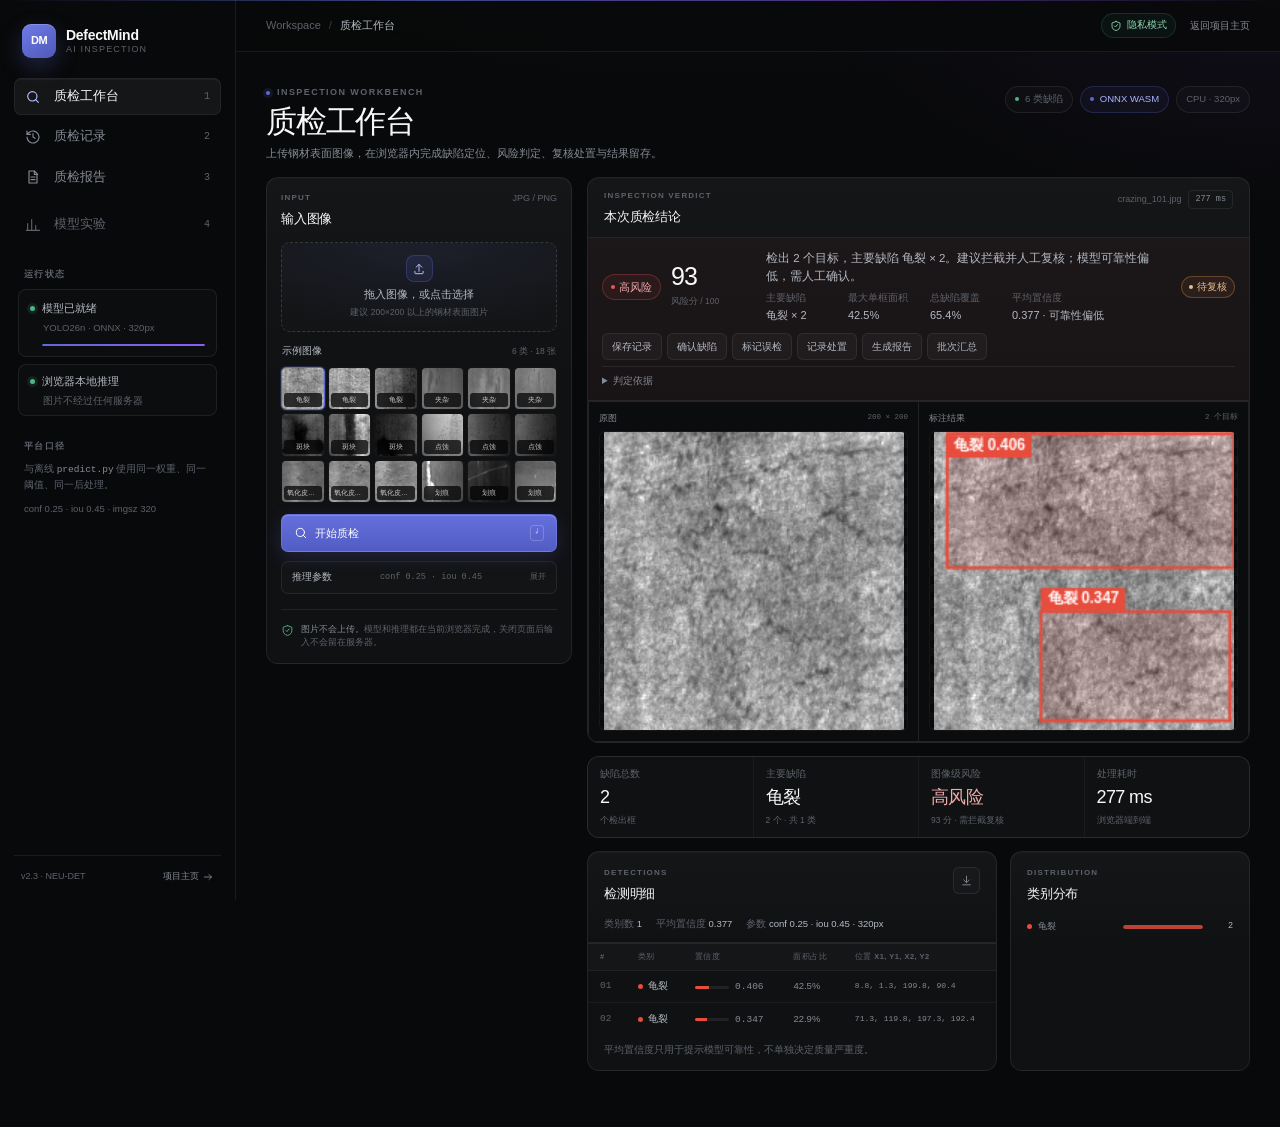
==== commit 9ae110f0: "Update showcase" ====
--- a/platform/index.html
+++ b/platform/index.html
@@ -501,9 +501,11 @@
       <div class="boot-logo">DM</div>
       <div class="boot-kicker">LOCAL INFERENCE ENGINE</div>
       <h2>正在装载检测模型</h2>
-      <p id="bootText">首次访问需下载约 11 MB 的 ONNX 权重，之后浏览器会缓存。</p>
+      <p id="bootText">首次访问需下载约 22 MB 推理资源（模型 11 MB + 引擎 11 MB），之后会缓存到浏览器。</p>
       <div class="boot-progress"><i id="bootProgress"></i></div>
-      <div class="boot-meta"><span id="bootPercent">0%</span><span id="bootDetail">准备运行时</span></div>
+      <div class="boot-meta"><span id="bootPercent">0%</span><span id="bootDetail">准备运行时</span><span id="bootElapsed">0s</span></div>
+      <p class="boot-hint" id="bootHint">首次加载受网络影响，通常需要 10–30 秒；请先关闭重复打开的质检平台标签页。</p>
+      <button class="boot-retry hidden" id="bootRetry" type="button" title="重新加载模型与页面">重新加载</button>
     </div>
   </div>
 
@@ -521,6 +523,6 @@
 
   <script src="vendor/ort.min.js?v=2"></script>
   <script src="data/experiment.js?v=2"></script>
-  <script src="app.js?v=8"></script>
+  <script src="app.js?v=9"></script>
 </body>
 </html>
--- a/platform/styles.css
+++ b/platform/styles.css
@@ -2831,10 +2831,54 @@
 .boot-meta {
   display: flex;
   justify-content: space-between;
+  gap: 10px;
   margin-top: 7px;
   color: var(--faint);
   font-family: "SFMono-Regular", Consolas, monospace;
-  font-size: 7.5px;
+  font-size: 9px;
+}
+
+.boot-meta span:nth-child(2) {
+  flex: 1;
+  text-align: center;
+}
+
+.boot-meta span:last-child {
+  min-width: 26px;
+  text-align: right;
+}
+
+.boot-hint {
+  margin-top: 12px;
+  color: var(--faint);
+  font-size: 10px;
+  line-height: 1.55;
+}
+
+.boot-retry {
+  margin-top: 14px;
+  padding: 7px 16px;
+  border: 1px solid var(--line-strong);
+  border-radius: 7px;
+  background: rgba(94, 106, 210, 0.12);
+  color: var(--accent-soft);
+  font-size: 11px;
+  cursor: pointer;
+  transition: 160ms ease;
+}
+
+.boot-retry:hover {
+  border-color: var(--accent);
+  background: rgba(94, 106, 210, 0.2);
+}
+
+.boot-retry:focus-visible {
+  outline: 2px solid var(--accent);
+  outline-offset: 2px;
+}
+
+.boot-retry.hidden {
+  display: none;
 }
 
 .toast {
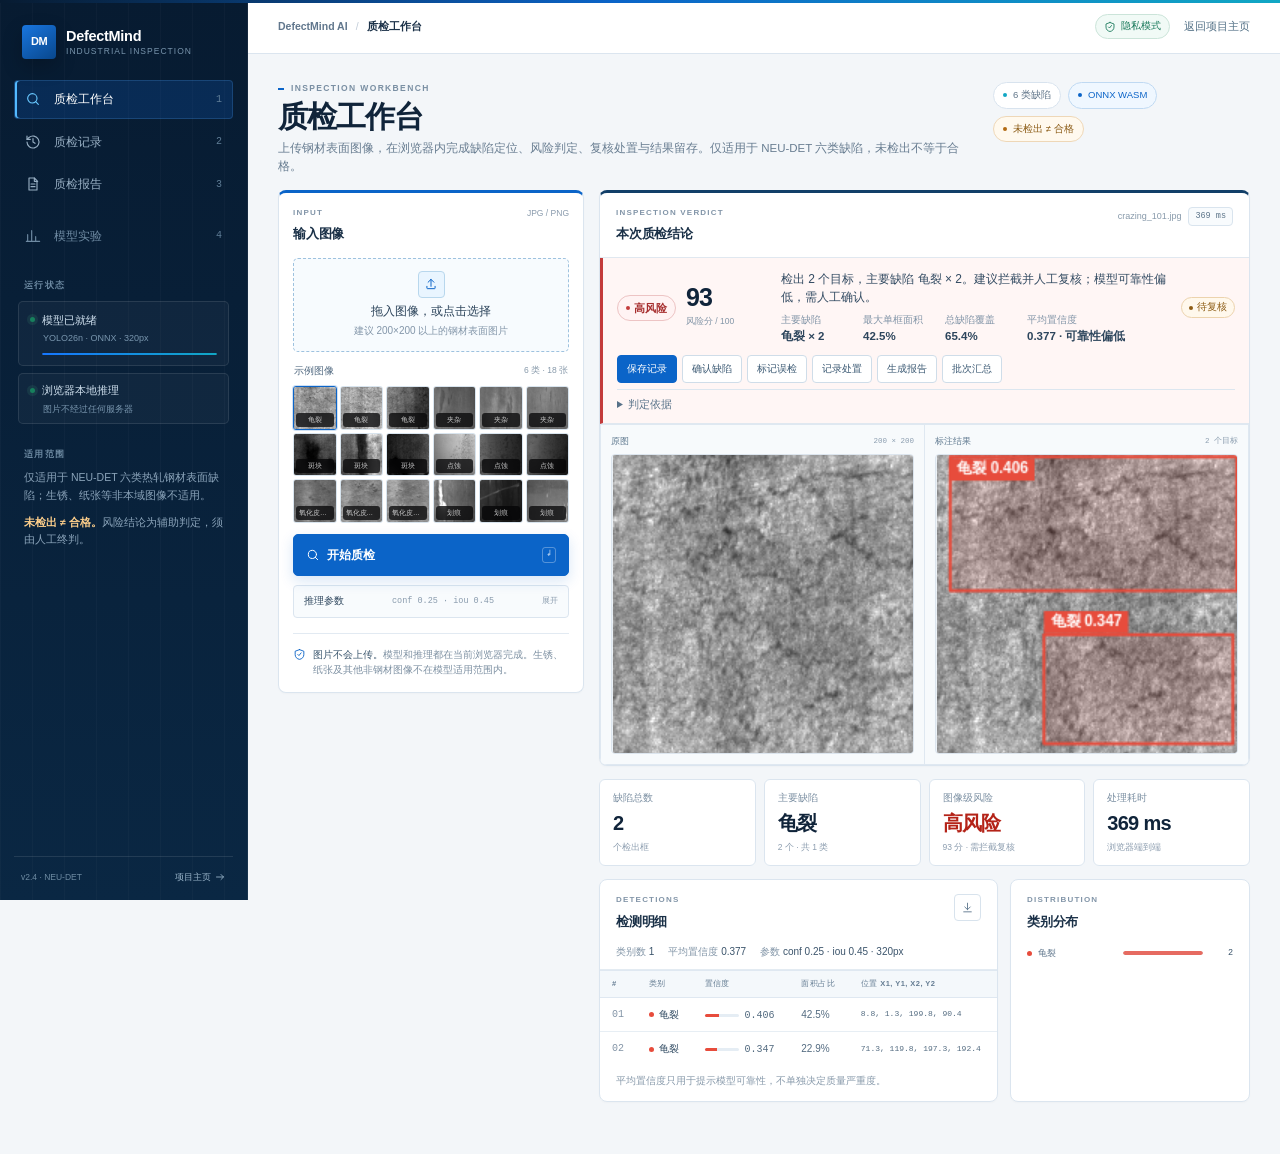
==== commit 99624cb6: "Update showcase" ====
--- a/platform/index.html
+++ b/platform/index.html
@@ -3,11 +3,11 @@
 <head>
   <meta charset="utf-8">
   <meta name="viewport" content="width=device-width, initial-scale=1">
-  <meta name="theme-color" content="#08090a">
+  <meta name="theme-color" content="#071b31">
   <meta name="description" content="DefectMind AI 工业表面缺陷质检平台：浏览器本地推理，支持风险结论、复核处置、质检报告与模型实验追溯。">
   <title>DefectMind AI · 质检平台</title>
   <link rel="icon" type="image/png" href="../favicon.png">
-  <link rel="stylesheet" href="styles.css?v=5">
+  <link rel="stylesheet" href="styles.css?v=6">
 </head>
 <body>
   <svg class="svg-sprite" aria-hidden="true">
@@ -34,7 +34,7 @@
     <aside class="sidebar">
       <a class="brand" href="../" aria-label="返回 DefectMind AI 项目主页">
         <span class="brand-mark">DM</span>
-        <span class="brand-text"><strong>DefectMind</strong><small>AI inspection</small></span>
+        <span class="brand-text"><strong>DefectMind</strong><small>Industrial inspection</small></span>
       </a>
 
       <nav class="side-nav" aria-label="平台导航">
@@ -69,20 +69,20 @@
       </div>
 
       <div class="side-section side-notes">
-        <div class="side-label">平台口径</div>
-        <p>与离线 <code>predict.py</code> 使用同一权重、同一阈值、同一后处理。</p>
-        <p>conf 0.25 · iou 0.45 · imgsz 320</p>
+        <div class="side-label">适用范围</div>
+        <p>仅适用于 NEU-DET 六类热轧钢材表面缺陷；生锈、纸张等非本域图像不适用。</p>
+        <p><strong>未检出 ≠ 合格。</strong>风险结论为辅助判定，须由人工终判。</p>
       </div>
 
       <div class="side-footer">
-        <span>v2.3 · NEU-DET</span>
+        <span>v2.4 · NEU-DET</span>
         <a href="../">项目主页 <svg><use href="#i-arrow"/></svg></a>
       </div>
     </aside>
 
     <main class="main">
       <header class="topbar">
-        <div class="breadcrumb"><span>Workspace</span><b>/</b><strong id="pageName">质检工作台</strong></div>
+        <div class="breadcrumb"><span>DefectMind AI</span><b>/</b><strong id="pageName">质检工作台</strong></div>
         <div class="top-actions">
           <span class="top-chip"><svg><use href="#i-shield"/></svg>隐私模式</span>
           <a class="top-link" href="../">返回项目主页</a>
@@ -95,12 +95,12 @@
             <div>
               <div class="kicker"><i></i>INSPECTION WORKBENCH</div>
               <h1>质检工作台</h1>
-              <p>上传钢材表面图像，在浏览器内完成缺陷定位、风险判定、复核处置与结果留存。</p>
+              <p>上传钢材表面图像，在浏览器内完成缺陷定位、风险判定、复核处置与结果留存。仅适用于 NEU-DET 六类缺陷，未检出不等于合格。</p>
             </div>
             <div class="head-pills">
               <span class="pill"><i></i>6 类缺陷</span>
               <span class="pill accent"><i></i>ONNX WASM</span>
-              <span class="pill">CPU · 320px</span>
+              <span class="pill caution"><i></i>未检出 ≠ 合格</span>
             </div>
           </div>
 
@@ -158,7 +158,7 @@
 
                 <div class="privacy-note">
                   <svg><use href="#i-shield"/></svg>
-                  <p><b>图片不会上传。</b>模型和推理都在当前浏览器完成，关闭页面后输入不会留在服务器。</p>
+                  <p><b>图片不会上传。</b>模型和推理都在当前浏览器完成。生锈、纸张及其他非钢材图像不在模型适用范围内。</p>
                 </div>
               </section>
             </aside>
@@ -499,12 +499,12 @@
   <div class="boot-overlay" id="bootOverlay">
     <div class="boot-card">
       <div class="boot-logo">DM</div>
-      <div class="boot-kicker">LOCAL INFERENCE ENGINE</div>
-      <h2>正在装载检测模型</h2>
+      <div class="boot-kicker">INDUSTRIAL VISION RUNTIME</div>
+      <h2>正在装载本地质检模型</h2>
       <p id="bootText">首次访问需下载约 22 MB 推理资源（模型 11 MB + 引擎 11 MB），之后会缓存到浏览器。</p>
       <div class="boot-progress"><i id="bootProgress"></i></div>
       <div class="boot-meta"><span id="bootPercent">0%</span><span id="bootDetail">准备运行时</span><span id="bootElapsed">0s</span></div>
-      <p class="boot-hint" id="bootHint">首次加载受网络影响，通常需要 10–30 秒；请先关闭重复打开的质检平台标签页。</p>
+      <p class="boot-hint" id="bootHint">首次加载受网络与设备性能影响；模型只下载一次，之后使用浏览器缓存。若长时间停滞，请关闭重复打开的质检平台标签页后重试。</p>
       <button class="boot-retry hidden" id="bootRetry" type="button" title="重新加载模型与页面">重新加载</button>
     </div>
   </div>
--- a/platform/styles.css
+++ b/platform/styles.css
@@ -4168,3 +4168,2021 @@
     gap: 5px 10px;
   }
 }
+
+/* =========================================================
+   Enterprise industrial UI
+   Deep navy navigation · white inspection workspace · engineering blue
+   ========================================================= */
+
+:root {
+  --bg: #f3f6f9;
+  --bg-deep: #e9eff5;
+  --panel: #ffffff;
+  --panel-2: #f7f9fc;
+  --panel-3: #edf3f8;
+  --line: #d9e3ee;
+  --line-strong: #c1d0df;
+  --text: #16263a;
+  --text-2: #344a61;
+  --muted: #5f7286;
+  --faint: #8495a7;
+  --accent: #0b64c8;
+  --accent-2: #1677ff;
+  --accent-soft: #0b64c8;
+  --violet: #11a7c4;
+  --green: #17805d;
+  --orange: #b26a12;
+  --red: #c33b3b;
+  --radius: 8px;
+  --radius-sm: 5px;
+  --shadow: 0 18px 48px rgba(7, 27, 49, 0.12);
+}
+
+html {
+  color-scheme: light;
+  background: #f3f6f9;
+}
+
+body {
+  background: #f3f6f9;
+  color: var(--text);
+  font-size: 13.5px;
+}
+
+body::before {
+  height: 3px;
+  background: linear-gradient(90deg, #071b31 0, #0b64c8 48%, #11a7c4 100%);
+}
+
+button,
+input,
+select,
+textarea {
+  font: inherit;
+}
+
+button:focus-visible,
+a:focus-visible,
+summary:focus-visible,
+input:focus-visible,
+select:focus-visible,
+textarea:focus-visible {
+  outline: 2px solid rgba(11, 100, 200, 0.7);
+  outline-offset: 2px;
+}
+
+::selection {
+  background: rgba(11, 100, 200, 0.2);
+}
+
+.app-shell {
+  grid-template-columns: 248px minmax(0, 1fr);
+}
+
+.sidebar {
+  --text: #f1f7fc;
+  --text-2: #c5d7e7;
+  --muted: #9ab1c6;
+  --faint: #718da5;
+  --line: rgba(255, 255, 255, 0.1);
+  --line-strong: rgba(255, 255, 255, 0.18);
+  background:
+    linear-gradient(90deg, rgba(255, 255, 255, 0.025) 1px, transparent 1px),
+    linear-gradient(180deg, #071b31 0%, #0a2743 100%);
+  background-size: 32px 32px, auto;
+  border-right: 1px solid rgba(255, 255, 255, 0.06);
+  backdrop-filter: none;
+}
+
+.brand {
+  padding: 5px 8px 21px;
+}
+
+.brand-mark {
+  border-radius: 4px;
+  background: linear-gradient(145deg, #1976df, #08478c);
+  box-shadow: 0 8px 20px rgba(0, 0, 0, 0.22);
+  font-size: 11px;
+}
+
+.brand-text strong {
+  color: #fff;
+  font-size: 14.5px;
+  font-weight: 680;
+}
+
+.brand-text small {
+  color: #7894ac;
+  font-size: 8.5px;
+  letter-spacing: 0.12em;
+}
+
+.side-nav {
+  gap: 4px;
+}
+
+.nav-item {
+  padding: 9px 10px;
+  border-radius: 4px;
+  color: #98afc3;
+  font-size: 12px;
+}
+
+.nav-item:hover {
+  color: #fff;
+  background: rgba(255, 255, 255, 0.055);
+}
+
+.nav-item.active {
+  color: #fff;
+  border-color: rgba(93, 174, 255, 0.2);
+  background: rgba(22, 119, 255, 0.17);
+  box-shadow: inset 2px 0 0 #53baff;
+}
+
+.nav-item.active svg {
+  color: #68c8ff;
+}
+
+.nav-item kbd {
+  color: #5f7d96;
+}
+
+.nav-item-muted {
+  margin-top: 9px;
+  color: #6f8ba3;
+}
+
+.side-label {
+  color: #6d8aa2;
+  font-size: 8.5px;
+  letter-spacing: 0.15em;
+}
+
+.runtime-card {
+  border-color: rgba(255, 255, 255, 0.1);
+  border-radius: 5px;
+  background: rgba(255, 255, 255, 0.035);
+}
+
+.runtime-row {
+  color: #d0e1ef;
+  font-size: 10.5px;
+}
+
+.runtime-meta {
+  color: #7996ae;
+  font-size: 9px;
+}
+
+.progress-track {
+  background: rgba(255, 255, 255, 0.08);
+}
+
+.progress-track i {
+  background: linear-gradient(90deg, #1677ff, #11a7c4);
+}
+
+.side-notes p {
+  margin: 0 6px 10px;
+  color: #8ba4ba;
+  font-size: 10px;
+  line-height: 1.65;
+}
+
+.side-notes strong {
+  color: #ffd08c;
+  font-weight: 600;
+}
+
+.side-footer {
+  border-top-color: rgba(255, 255, 255, 0.1);
+  color: #6e8ba2;
+  font-size: 8.5px;
+}
+
+.side-footer a {
+  color: #9ab5ca;
+}
+
+.side-footer a:hover {
+  color: #66c9ff;
+}
+
+.main {
+  min-height: 100vh;
+  background: #f3f6f9;
+}
+
+.topbar {
+  height: 54px;
+  padding: 0 30px;
+  border-bottom: 1px solid #dbe5ef;
+  background: rgba(255, 255, 255, 0.96);
+  backdrop-filter: blur(14px);
+}
+
+.breadcrumb {
+  color: #8798aa;
+  font-size: 10.5px;
+}
+
+.breadcrumb span {
+  color: #61778d;
+  font-weight: 550;
+}
+
+.breadcrumb b {
+  color: #c1ccd8;
+}
+
+.breadcrumb strong {
+  color: #1c3249;
+  font-weight: 650;
+}
+
+.top-chip {
+  border: 1px solid #cbe4d9;
+  background: #f1faf6;
+  color: #167859;
+  font-size: 9.5px;
+}
+
+.top-link {
+  color: #527086;
+  font-size: 10.5px;
+}
+
+.top-link:hover {
+  color: var(--accent);
+}
+
+.content {
+  width: min(1380px, 100%);
+  padding: 28px 30px 52px;
+}
+
+.page-head {
+  margin-bottom: 20px;
+}
+
+.kicker {
+  margin-bottom: 7px;
+  color: #7a8fa3;
+  font-size: 8.5px;
+}
+
+.kicker i {
+  width: 6px;
+  height: 2px;
+  border-radius: 0;
+  background: var(--accent);
+  box-shadow: none;
+}
+
+h1 {
+  color: #10243a;
+  font-size: clamp(26px, 2.8vw, 33px);
+  font-weight: 660;
+  letter-spacing: -0.035em;
+}
+
+.page-head p {
+  max-width: 700px;
+  margin-top: 7px;
+  color: #687d91;
+  font-size: 11px;
+  line-height: 1.62;
+}
+
+.pill {
+  padding: 5px 9px;
+  border-color: #d8e3ee;
+  background: #fff;
+  color: #5f7488;
+  font-size: 9.5px;
+}
+
+.pill i {
+  background: #11a7c4;
+}
+
+.pill.accent {
+  border-color: #bfd9f2;
+  background: #eff7ff;
+  color: #0b64c8;
+}
+
+.pill.accent i {
+  background: var(--accent);
+}
+
+.pill.caution {
+  border-color: #eed7b7;
+  background: #fff9ee;
+  color: #8a5a14;
+}
+
+.pill.caution i {
+  background: #b26a12;
+}
+
+.workbench-head {
+  margin-bottom: 14px;
+}
+
+.workbench-head h1 {
+  font-size: clamp(25px, 2.5vw, 30px);
+}
+
+.workbench-head p {
+  margin-top: 5px;
+}
+
+.panel {
+  border: 1px solid #dbe5ef;
+  border-radius: 8px;
+  background: #fff;
+  box-shadow: 0 1px 2px rgba(7, 27, 49, 0.025);
+}
+
+.panel-head {
+  padding: 14px 16px 12px;
+}
+
+.panel-kicker {
+  color: #8295a8;
+  font-size: 8px;
+}
+
+.panel-head h2,
+.parameter-head h3 {
+  color: #1a3047;
+  font-size: 12.5px;
+  font-weight: 650;
+}
+
+.panel-meta {
+  color: #8a9bad;
+  font-size: 8.5px;
+}
+
+.control-panel {
+  padding: 14px;
+  border-top: 3px solid #0b64c8;
+}
+
+.dropzone {
+  border: 1px dashed #9ec2df;
+  border-radius: 5px;
+  background: #f7fbfe;
+}
+
+.dropzone:hover,
+.dropzone.dragging {
+  border-color: #4d96d4;
+  background: #eef7ff;
+}
+
+.drop-icon {
+  border: 1px solid #b8d7ed;
+  border-radius: 4px;
+  background: #e9f5ff;
+  color: var(--accent);
+}
+
+.dropzone strong {
+  color: #2a4259;
+}
+
+.dropzone small {
+  color: #8396a9;
+}
+
+.section-row {
+  color: #526a81;
+}
+
+.section-row small {
+  color: #8799aa;
+}
+
+.sample-thumb {
+  border-color: #d8e4ee;
+  border-radius: 3px;
+  background: #f3f7fa;
+}
+
+.sample-thumb:hover {
+  border-color: #79acd3;
+}
+
+.sample-thumb.active {
+  border-color: var(--accent);
+  box-shadow: 0 0 0 1px rgba(11, 100, 200, 0.2);
+}
+
+.advanced-params {
+  border-color: #dbe5ef;
+  border-radius: 4px;
+  background: #f8fbfd;
+}
+
+.advanced-params summary {
+  color: #657b90;
+}
+
+.advanced-params summary span {
+  color: #30485f;
+}
+
+.advanced-params summary em,
+.advanced-params summary::after {
+  color: #899bad;
+}
+
+.advanced-body {
+  border-top-color: #e1e9f1;
+}
+
+.range-row input[type="range"] {
+  accent-color: var(--accent);
+}
+
+.range-row output {
+  color: var(--accent);
+}
+
+.advanced-note,
+.range-row small {
+  color: #8496a8;
+}
+
+.primary-button,
+.secondary-button,
+.danger-button {
+  border-radius: 5px;
+  font-size: 10.5px;
+  font-weight: 600;
+}
+
+.primary-button {
+  border-color: #0b64c8;
+  background: #0b64c8;
+  box-shadow: 0 5px 14px rgba(11, 100, 200, 0.16);
+}
+
+.primary-button:hover {
+  border-color: #084f9e;
+  background: #084f9e;
+  transform: none;
+}
+
+.primary-button kbd {
+  border-color: rgba(255, 255, 255, 0.3);
+}
+
+.secondary-button {
+  border-color: #bad2e5;
+  background: #fff;
+  color: #28567d;
+}
+
+.secondary-button:hover:not(:disabled) {
+  border-color: #7faed3;
+  background: #f2f8fd;
+}
+
+.danger-button {
+  border-color: #eccaca;
+  background: #fff7f7;
+  color: #a73535;
+}
+
+.danger-button:hover {
+  border-color: #d99999;
+  background: #fff0f0;
+}
+
+.icon-button {
+  border-color: #d8e3ed;
+  border-radius: 4px;
+  background: #fff;
+  color: #60798f;
+}
+
+.icon-button:hover:not(:disabled) {
+  border-color: #9ebfd9;
+  background: #f4f9fd;
+  color: var(--accent);
+}
+
+.privacy-note {
+  border-top-color: #e2eaf2;
+}
+
+.privacy-note svg {
+  color: var(--accent);
+}
+
+.privacy-note p {
+  color: #7d90a2;
+  font-size: 9px;
+}
+
+.privacy-note b {
+  color: #38546c;
+}
+
+.viewer-panel {
+  border-top: 3px solid #123f68;
+}
+
+.viewer-head {
+  border-bottom-color: #e0e8f0;
+}
+
+.viewer-meta {
+  color: #8799aa;
+  font-size: 9px;
+}
+
+.timing {
+  border-color: #d9e4ee;
+  background: #f8fbfd;
+  color: #5c7489;
+}
+
+.empty-viewer {
+  min-height: 320px;
+  background:
+    linear-gradient(rgba(7, 27, 49, 0.028) 1px, transparent 1px),
+    linear-gradient(90deg, rgba(7, 27, 49, 0.028) 1px, transparent 1px),
+    #fbfdff;
+  background-size: 24px 24px;
+}
+
+.empty-mark {
+  border-color: #bcd8ee;
+  border-radius: 5px;
+  background: #edf7ff;
+  color: var(--accent);
+}
+
+.empty-viewer h3,
+.empty-history h3 {
+  color: #263e56;
+  font-weight: 650;
+}
+
+.empty-viewer p,
+.empty-history p {
+  color: #8194a7;
+}
+
+.compare-view {
+  gap: 1px;
+  background: #dfe8f1;
+}
+
+.image-pane {
+  background: #f7fafc;
+}
+
+.image-pane figcaption {
+  color: #607a90;
+  font-size: 8.5px;
+}
+
+.image-pane figcaption em {
+  color: #8b9daf;
+}
+
+.image-stage {
+  border: 1px solid #dce5ee;
+  border-radius: 4px;
+  background:
+    linear-gradient(45deg, rgba(7, 27, 49, 0.025) 25%, transparent 25%),
+    linear-gradient(-45deg, rgba(7, 27, 49, 0.025) 25%, transparent 25%),
+    linear-gradient(45deg, transparent 75%, rgba(7, 27, 49, 0.025) 75%),
+    linear-gradient(-45deg, transparent 75%, rgba(7, 27, 49, 0.025) 75%),
+    #edf3f8;
+  background-position: 0 0, 0 8px, 8px -8px, -8px 0;
+  background-size: 16px 16px;
+}
+
+.metric-strip {
+  gap: 8px;
+  overflow: visible;
+  border: 0;
+  border-radius: 0;
+  background: transparent;
+}
+
+.metric-card {
+  padding: 11px 13px;
+  border: 1px solid #dbe5ef;
+  border-radius: 6px;
+  background: #fff;
+}
+
+.metric-card > span {
+  color: #7b8fa2;
+  font-size: 9.5px;
+}
+
+.metric-card strong {
+  color: #10243a;
+  font-size: 20px;
+  font-weight: 650;
+}
+
+.metric-card small {
+  color: #8c9daf;
+  font-size: 8.5px;
+}
+
+.metric-card #metricRisk[data-risk="high"] {
+  color: #b42318;
+}
+
+.metric-card #metricRisk[data-risk="medium"] {
+  color: #9a5b0a;
+}
+
+.metric-card #metricRisk[data-risk="low"] {
+  color: #116b4d;
+}
+
+.metric-card #metricRisk[data-risk="none"] {
+  color: #6d8296;
+}
+
+.verdict {
+  padding: 12px 14px 9px;
+  border-left: 3px solid #b8c9d9;
+  border-bottom-color: #e0e8f0;
+  background: #f8fbfd;
+}
+
+.verdict[data-risk="high"] {
+  border-left-color: #c33b3b;
+  background: #fff6f5;
+}
+
+.verdict[data-risk="medium"] {
+  border-left-color: #c17a1b;
+  background: #fffaf1;
+}
+
+.verdict[data-risk="low"] {
+  border-left-color: #17805d;
+  background: #f4fbf8;
+}
+
+.verdict[data-risk="none"] {
+  border-left-color: #8fa5b8;
+  background: #f8fbfd;
+}
+
+.verdict-level .risk-badge {
+  padding: 4px 8px;
+  font-weight: 600;
+}
+
+.verdict-score strong {
+  color: #10243a;
+  font-size: 25px;
+  font-weight: 650;
+}
+
+.verdict-score small {
+  color: #8295a7;
+  font-size: 8.5px;
+}
+
+.verdict-action {
+  color: #334b62;
+  font-size: 12px;
+}
+
+.verdict-facts em {
+  color: #8194a7;
+  font-size: 9.5px;
+}
+
+.verdict-facts b {
+  color: #2d455c;
+  font-size: 11px;
+  font-weight: 600;
+}
+
+.verdict-actions button {
+  min-height: 28px;
+  border-color: #cfdde9;
+  border-radius: 4px;
+  background: #fff;
+  color: #3c5a74;
+  font-weight: 550;
+}
+
+.verdict-actions button:hover:not(:disabled) {
+  border-color: #8ab8dc;
+  background: #eef7ff;
+  color: var(--accent);
+}
+
+.verdict-actions #outcomeSave:not(:disabled) {
+  border-color: var(--accent);
+  background: var(--accent);
+  color: #fff;
+}
+
+.verdict-actions #outcomeSave:not(:disabled):hover {
+  border-color: var(--accent-2);
+  background: var(--accent-2);
+  color: #fff;
+}
+
+#reviewFalse:hover:not(:disabled) {
+  border-color: #e0aaaa;
+  background: #fff2f2;
+  color: #a73535;
+}
+
+#reviewDispose:hover:not(:disabled),
+#outcomeReport:hover:not(:disabled),
+#outcomeBatch:hover:not(:disabled),
+#reviewConfirm:hover:not(:disabled) {
+  border-color: #8ab8dc;
+  background: #eef7ff;
+}
+
+.review-badge {
+  border-radius: 999px;
+  font-size: 9.5px;
+}
+
+.review-badge.pending {
+  border-color: #ecd3ad;
+  background: #fff8ec;
+  color: #8d5c14;
+}
+
+.review-badge.confirmed {
+  border-color: #b9dfcf;
+  background: #f0faf5;
+  color: #116b4d;
+}
+
+.review-badge.false {
+  border-color: #ecc5c5;
+  background: #fff4f4;
+  color: #a73535;
+}
+
+.review-badge.closed {
+  border-color: #b9d5ec;
+  background: #eff7ff;
+  color: #0b64c8;
+}
+
+.review-badge.unreviewed {
+  color: #7d90a3;
+}
+
+.verdict-basis {
+  border-top-color: #dce6ef;
+}
+
+.verdict-basis summary {
+  color: #577188;
+}
+
+.verdict-basis-body {
+  color: #687e92;
+}
+
+.basis-list li {
+  color: #7b8fa2;
+}
+
+.basis-list b {
+  color: #314b63;
+}
+
+.basis-list .basis-reliability {
+  border-top-color: #dbe5ef;
+}
+
+.basis-formula {
+  color: #8497a9;
+}
+
+.basis-formula b {
+  color: var(--accent);
+}
+
+.detail-layout {
+  gap: 12px;
+}
+
+.detection-detail-meta {
+  border-bottom-color: #e3ebf2;
+  color: #8295a7;
+}
+
+.detection-detail-meta b {
+  color: #3b546b;
+}
+
+.detection-note {
+  color: #8799aa;
+}
+
+.detection-table th,
+.matrix-table th {
+  border-color: #dfe8f1;
+  background: #f4f8fb;
+  color: #657d93;
+}
+
+.detection-table td,
+.matrix-table td {
+  border-bottom-color: #e7eef4;
+  color: #536b80;
+}
+
+.detection-table tbody tr:hover,
+.matrix-table tbody tr:hover {
+  background: #f6fafe;
+}
+
+.class-tag {
+  color: #2f4961;
+}
+
+.confidence-bar::before {
+  background: linear-gradient(90deg, var(--tag-color, var(--accent)) var(--pct), #e5edf4 var(--pct));
+}
+
+.coords {
+  color: #7e91a4;
+}
+
+.placeholder-row td,
+.empty-mini {
+  color: #8497a9 !important;
+}
+
+.dist-row span {
+  color: #60778d;
+}
+
+.dist-row .bar {
+  background: #e7eef4;
+}
+
+.dist-row b {
+  color: #39536a;
+}
+
+.history-toolbar {
+  border: 1px solid #dbe5ef;
+  background: #fff;
+}
+
+.search-box {
+  color: #7d90a3;
+}
+
+.search-box input {
+  color: #2f4960;
+}
+
+.search-box input::placeholder {
+  color: #93a5b5;
+}
+
+.history-count {
+  color: #7d90a3;
+}
+
+.history-filters button {
+  color: #70869b;
+}
+
+.history-filters button:hover {
+  color: var(--accent);
+  background: #f1f8fe;
+}
+
+.history-filters button.active {
+  border-color: #b8d6ee;
+  background: #eaf5ff;
+  color: var(--accent);
+}
+
+.history-list {
+  gap: 9px;
+}
+
+.history-card {
+  border-color: #dbe5ef;
+  border-left: 3px solid #aabdcf;
+  border-radius: 6px;
+  background: #fff;
+}
+
+.history-card:hover {
+  border-color: #a9c7df;
+  background: #f9fcff;
+}
+
+.history-card:has(.risk-badge.high) {
+  border-left-color: #c33b3b;
+}
+
+.history-card:has(.risk-badge.medium) {
+  border-left-color: #c17a1b;
+}
+
+.history-card:has(.risk-badge.low) {
+  border-left-color: #17805d;
+}
+
+.history-thumb {
+  background: #eaf1f7;
+}
+
+.history-title strong {
+  color: #263f57;
+  font-size: 11px;
+  font-weight: 600;
+}
+
+.history-date {
+  color: #899cad;
+  font-size: 8px;
+}
+
+.history-meta {
+  color: #8194a7;
+  font-size: 8.5px;
+}
+
+.history-meta .mini-tag {
+  border-color: #dfe8f0;
+  background: #f7fafc;
+}
+
+.disposition-chip {
+  border-color: #bad9ef;
+  background: #eef8ff;
+  color: #0b64c8;
+}
+
+.source-flag {
+  border-color: #dce6ef;
+  color: #667f94;
+}
+
+.history-actions .icon-button.delete:hover,
+.report-card-actions .icon-button.delete:hover {
+  border-color: #e4b9b9;
+  background: #fff4f4;
+  color: #a73535;
+}
+
+.empty-history,
+.empty-reports {
+  border-color: #cedde9;
+  background: #fbfdff;
+  color: #7f93a6;
+}
+
+.filter-empty {
+  border-color: #cedde9;
+  background: #fbfdff;
+  color: #7f93a6;
+}
+
+.risk-badge {
+  border-radius: 999px;
+  font-size: 9px;
+}
+
+.risk-badge.high {
+  border-color: #edc4c4;
+  background: #fff3f3;
+  color: #a72f2f;
+}
+
+.risk-badge.medium {
+  border-color: #ecd2aa;
+  background: #fff8ed;
+  color: #8b5a12;
+}
+
+.risk-badge.low {
+  border-color: #b9ddcd;
+  background: #f2faf6;
+  color: #116b4d;
+}
+
+.report-kpis {
+  gap: 8px;
+}
+
+.report-kpi {
+  border-color: #dbe5ef;
+  border-radius: 6px;
+  background: #fff;
+}
+
+.report-kpi span,
+.report-kpi small {
+  color: #7f93a6;
+}
+
+.report-kpi strong {
+  color: #10243a;
+  font-size: 24px;
+  font-weight: 650;
+}
+
+.report-layout {
+  gap: 12px;
+}
+
+.segmented {
+  border-color: #d5e1ec;
+  border-radius: 5px;
+  background: #eef3f8;
+}
+
+.segmented button {
+  border-radius: 3px;
+  color: #687f94;
+}
+
+.segmented button.active {
+  background: #fff;
+  color: var(--accent);
+  box-shadow: 0 1px 4px rgba(7, 27, 49, 0.1);
+}
+
+.report-field {
+  color: #5c7489;
+}
+
+.report-field input,
+.report-select {
+  border-color: #d5e1ec;
+  border-radius: 4px;
+  background: #fff;
+  color: #2b455d;
+}
+
+.report-field input:focus,
+.report-select:focus {
+  border-color: #75aede;
+  background: #fbfdff;
+}
+
+.report-source-preview,
+.report-batch-summary {
+  border-color: #dce6ef;
+  border-radius: 5px;
+  background: #f8fbfd;
+}
+
+.source-card img,
+.batch-record img {
+  background: #eaf1f7;
+}
+
+.source-card strong {
+  color: #2d465e;
+}
+
+.source-card p {
+  color: #8194a7;
+}
+
+.batch-record {
+  border-color: #dce6ef;
+  border-radius: 4px;
+  background: #fff;
+}
+
+.batch-record:hover {
+  border-color: #b6d2e8;
+  background: #f8fcff;
+}
+
+.batch-record.selected {
+  border-color: #8dbfe5;
+  background: #eef8ff;
+}
+
+.batch-record-info strong {
+  color: #2b455d;
+}
+
+.batch-record-info small {
+  color: #8497a9;
+}
+
+.batch-summary-grid div {
+  border-color: #dce6ef;
+  background: #fff;
+}
+
+.batch-summary-grid span,
+.batch-summary-note {
+  color: #7e91a4;
+}
+
+.batch-summary-grid b {
+  color: #243e56;
+}
+
+.report-builder-note {
+  color: #7e91a4;
+  font-size: 8.5px;
+}
+
+.report-list {
+  gap: 8px;
+}
+
+.report-card {
+  border-color: #dce6ef;
+  border-radius: 5px;
+  background: #fff;
+}
+
+.report-card:hover {
+  border-color: #b6d2e8;
+  background: #f9fcff;
+}
+
+.report-id,
+.report-card-meta {
+  color: #8194a7;
+}
+
+.report-card h3 {
+  color: #263f57;
+  font-size: 11px;
+  font-weight: 600;
+}
+
+.modal-backdrop {
+  background: rgba(4, 15, 27, 0.64);
+  backdrop-filter: blur(4px);
+}
+
+.modal-card {
+  border-color: #cddae6;
+  border-radius: 8px;
+  background: #fff;
+  box-shadow: 0 28px 70px rgba(2, 12, 24, 0.26);
+}
+
+.modal-card.report-modal-card {
+  background: #fff;
+}
+
+.modal-head {
+  border-bottom-color: #e0e8f0;
+  background: rgba(255, 255, 255, 0.97);
+  backdrop-filter: blur(12px);
+}
+
+.modal-head h2 {
+  color: #1a3047;
+  font-weight: 650;
+}
+
+.record-summary {
+  color: #73889c;
+}
+
+.record-summary span {
+  border-color: #dce6ef;
+  background: #f8fbfd;
+}
+
+.record-images figcaption {
+  color: #788da1;
+}
+
+.record-images img {
+  border-color: #dce6ef;
+  background: #eaf1f7;
+}
+
+.record-table th,
+.record-table td {
+  border-bottom-color: #e5edf4;
+}
+
+.record-table th {
+  color: #758a9e;
+}
+
+.record-table td {
+  color: #4d657b;
+}
+
+.record-review {
+  border-color: #dce6ef;
+  border-radius: 5px;
+  background: #f8fbfd;
+}
+
+.record-review-head h3 {
+  color: #203a52;
+  font-weight: 650;
+}
+
+.record-review-grid div {
+  border-color: #dce6ef;
+  background: #fff;
+}
+
+.record-review-grid span {
+  color: #8194a7;
+}
+
+.record-review-grid b {
+  color: #2c465e;
+}
+
+.record-review-note {
+  color: #5c7489;
+}
+
+.record-review-hint {
+  color: #8396a9;
+}
+
+.review-intro {
+  border-color: #dce6ef;
+  background: #f8fbfd;
+}
+
+.review-intro strong {
+  color: #2d465e;
+}
+
+.review-intro p {
+  color: #788da1;
+}
+
+.review-status-field legend {
+  color: #5c7489;
+}
+
+.review-option {
+  border-color: #d8e3ed;
+  background: #fff;
+  color: #3d576f;
+}
+
+.review-option:has(input:checked) {
+  border-color: #7db5df;
+  background: #eef8ff;
+  color: var(--accent);
+}
+
+.review-field {
+  color: #5c7489;
+}
+
+.review-field input,
+.review-field select,
+.review-field textarea {
+  border-color: #d5e1ec;
+  background: #fff;
+  color: #2b455d;
+}
+
+.review-field input:focus,
+.review-field select:focus,
+.review-field textarea:focus {
+  border-color: #75aede;
+  background: #fbfdff;
+}
+
+.review-form-note {
+  color: #8396a9;
+}
+
+.compare-kpis {
+  gap: 8px;
+}
+
+.compare-kpi {
+  border-color: #dbe5ef;
+  border-radius: 6px;
+  background: #fff;
+}
+
+.compare-kpi .kpi-top span {
+  color: #6d8296;
+}
+
+.compare-kpi strong {
+  color: #10243a;
+  font-weight: 650;
+}
+
+.compare-kpi small {
+  color: #8799aa;
+}
+
+.bar-chart {
+  padding-top: 8px;
+}
+
+.bar-label {
+  color: #5d758b;
+}
+
+.bar-label b {
+  color: #2d475f;
+}
+
+.bar-line .track,
+.class-bar .track {
+  background: #e5edf5;
+}
+
+.bar-line b,
+.class-bar b {
+  color: #788da1;
+}
+
+.chart-legend {
+  color: #7e91a4;
+}
+
+.legend-a {
+  background: #0b64c8;
+}
+
+.legend-b {
+  background: #82b6dc;
+}
+
+.conclusion-panel {
+  border-left: 3px solid #0b64c8;
+  background: #f8fbfd;
+}
+
+.conclusion-label {
+  color: var(--accent);
+}
+
+.conclusion-panel h2 {
+  color: #10243a;
+  font-size: 19px;
+  font-weight: 650;
+}
+
+.conclusion-panel p {
+  color: #596f84;
+}
+
+.conclusion-panel p b {
+  color: #1d374f;
+}
+
+.correction-note {
+  border-color: #c8dff0;
+  border-radius: 4px;
+  background: #eef7ff;
+  color: #597389;
+}
+
+.correction-note b {
+  color: var(--accent);
+}
+
+.text-link {
+  color: var(--accent);
+}
+
+.matrix-table td {
+  border-bottom-color: #e7eef4;
+}
+
+.matrix-table td .arm-cell {
+  color: #2b455d;
+}
+
+.matrix-table td .strategy {
+  color: #5f778d;
+}
+
+.matrix-table td.best {
+  color: #10243a;
+}
+
+.matrix-table td.best::after {
+  background: var(--accent);
+}
+
+.class-name {
+  color: #5c7489;
+}
+
+.class-name small {
+  color: #8497a9;
+}
+
+.limits-list li {
+  border-bottom-color: #e7eef4;
+}
+
+.limits-list li::before {
+  color: #8295a8;
+}
+
+.limits-list b {
+  color: #2c465e;
+}
+
+.limits-list span {
+  color: #6e8397;
+}
+
+.table-foot {
+  border-top-color: #e1e9f1;
+  color: #8698aa;
+}
+
+.boot-overlay {
+  background: rgba(4, 15, 27, 0.86);
+  backdrop-filter: blur(6px);
+}
+
+.boot-card {
+  width: min(420px, 100%);
+  padding: 30px;
+  border: 1px solid #d5e1ec;
+  border-radius: 8px;
+  background: #fff;
+  box-shadow: 0 28px 80px rgba(2, 12, 24, 0.36);
+}
+
+.boot-logo {
+  border-radius: 4px;
+  background: linear-gradient(145deg, #146fda, #08498f);
+  box-shadow: 0 8px 20px rgba(11, 100, 200, 0.2);
+}
+
+.boot-kicker {
+  color: var(--accent);
+  font-size: 8px;
+}
+
+.boot-card h2 {
+  color: #10243a;
+  font-size: 19px;
+  font-weight: 660;
+}
+
+.boot-card p {
+  color: #5f758a;
+  font-size: 10px;
+}
+
+.boot-progress {
+  height: 4px;
+  background: #e5edf4;
+}
+
+.boot-progress i {
+  background: linear-gradient(90deg, #0b64c8, #11a7c4);
+}
+
+.boot-meta {
+  color: #758b9f;
+}
+
+.boot-hint {
+  color: #7e91a4;
+  font-size: 10px;
+}
+
+.boot-retry {
+  border-color: #b9d2e7;
+  background: #f3f9ff;
+  color: var(--accent);
+}
+
+.boot-retry:hover {
+  border-color: #77add9;
+  background: #eaf5ff;
+}
+
+.toast {
+  border-color: #2c4c69;
+  border-radius: 5px;
+  background: rgba(7, 27, 49, 0.97);
+  box-shadow: 0 16px 44px rgba(2, 12, 24, 0.3);
+  color: #e7f2fb;
+}
+
+.toast i {
+  background: #52d2a4;
+}
+
+.toast.error i {
+  background: #ff8b8b;
+}
+
+.report-actions .primary-button,
+.report-actions .secondary-button {
+  border-radius: 4px;
+}
+
+.report-paper {
+  border: 1px solid #d8e1ea;
+  border-radius: 3px;
+  background: #fff;
+}
+
+.report-paper-head {
+  border-bottom-color: #233b52;
+}
+
+.report-paper-brand {
+  color: #0b64c8;
+}
+
+.report-paper h2 {
+  color: #132a40;
+}
+
+.report-paper-sub,
+.report-paper-id,
+.report-paper-meta span,
+.report-paper-kpis span,
+.report-paper-images figcaption,
+.report-paper-foot {
+  color: #738498;
+}
+
+.report-paper-id b,
+.report-paper-meta b,
+.report-paper-kpis b,
+.report-paper-card h4,
+.report-paper-list b {
+  color: #233a50;
+}
+
+.report-paper-meta {
+  border-color: #dfe7ef;
+  background: #dfe7ef;
+}
+
+.report-paper-meta div,
+.report-paper-kpis div,
+.report-paper-card,
+.report-paper-list li {
+  border-color: #dfe7ef;
+  background: #fff;
+}
+
+.report-paper-section h3 {
+  color: #1f374e;
+}
+
+.report-callout {
+  border-left-color: #0b64c8;
+  background: #eef7ff;
+}
+
+.report-callout.warn {
+  border-left-color: #c17a1b;
+  background: #fff8ed;
+}
+
+.report-callout.danger {
+  border-left-color: #c33b3b;
+  background: #fff4f4;
+}
+
+.report-callout b {
+  color: #263e55;
+}
+
+.report-callout p,
+.report-paper-card p,
+.report-paper-list li {
+  color: #586d81;
+}
+
+.report-paper-table th,
+.report-paper-table td {
+  border-bottom-color: #e1e8ef;
+  color: #53687b;
+}
+
+.report-paper-table th {
+  background: #f1f6fa;
+  color: #65798c;
+}
+
+.report-paper-table td strong {
+  color: #263e55;
+}
+
+.report-review-stats {
+  border-color: #dfe7ef;
+  background: #f7fafc;
+}
+
+.report-review-stats span,
+.report-review-note {
+  color: #667b8e;
+}
+
+.report-review-stats b {
+  color: #253d53;
+}
+
+@media (max-width: 1180px) {
+  .app-shell {
+    grid-template-columns: 218px minmax(0, 1fr);
+  }
+
+  .content {
+    padding: 24px 22px 46px;
+  }
+
+  .workbench-layout {
+    grid-template-columns: 286px minmax(0, 1fr);
+  }
+}
+
+@media (max-width: 920px) {
+  .app-shell {
+    display: block;
+  }
+
+  .sidebar {
+    position: sticky;
+    top: 0;
+    width: 100%;
+    height: auto;
+    padding: 9px 14px;
+    border-right: 0;
+    border-bottom: 1px solid rgba(255, 255, 255, 0.13);
+  }
+
+  .brand {
+    display: none;
+  }
+
+  .side-nav {
+    grid-template-columns: repeat(4, 1fr);
+    gap: 4px;
+  }
+
+  .nav-item {
+    grid-template-columns: 14px auto;
+    justify-content: center;
+    gap: 5px;
+    padding: 8px 4px;
+  }
+
+  .nav-item span {
+    font-size: 9.5px;
+  }
+
+  .nav-item kbd,
+  .side-section,
+  .side-footer {
+    display: none;
+  }
+
+  .topbar {
+    position: static;
+    height: 46px;
+    padding: 0 18px;
+  }
+
+  .content {
+    padding: 20px 16px 40px;
+  }
+
+  .workbench-layout {
+    grid-template-columns: 1fr;
+  }
+
+  .control-panel {
+    order: 1;
+  }
+
+  .result-column {
+    order: 2;
+  }
+}
+
+@media (max-width: 640px) {
+  body {
+    min-width: 0;
+  }
+
+  .topbar {
+    padding: 0 12px;
+  }
+
+  .breadcrumb {
+    min-width: 0;
+  }
+
+  .breadcrumb span,
+  .breadcrumb b {
+    display: none;
+  }
+
+  .content {
+    padding: 15px 12px 36px;
+  }
+
+  .page-head {
+    gap: 10px;
+    margin-bottom: 14px;
+  }
+
+  .page-head p {
+    font-size: 10.5px;
+  }
+
+  .head-pills {
+    gap: 5px;
+  }
+
+  .pill {
+    font-size: 8.5px;
+  }
+
+  .workbench-head {
+    margin-bottom: 11px;
+  }
+
+  .workbench-head h1 {
+    font-size: 23px;
+  }
+
+  .verdict {
+    padding: 10px 11px 8px;
+  }
+
+  .verdict-actions {
+    grid-template-columns: repeat(3, minmax(0, 1fr));
+  }
+
+  .verdict-actions button {
+    min-height: 30px;
+    padding: 5px 4px;
+    font-size: 9px;
+  }
+
+  .metric-strip {
+    grid-template-columns: repeat(2, minmax(0, 1fr));
+  }
+
+  .metric-card {
+    padding: 10px 11px;
+  }
+
+  .history-toolbar {
+    align-items: stretch;
+  }
+
+  .search-box {
+    width: 100%;
+  }
+
+  .history-filters button {
+    flex: 1;
+  }
+
+  .report-kpis,
+  .compare-kpis {
+    grid-template-columns: repeat(2, minmax(0, 1fr));
+  }
+
+  .report-layout {
+    grid-template-columns: 1fr;
+  }
+
+  .report-card {
+    grid-template-columns: 1fr;
+  }
+
+  .report-card-actions {
+    justify-content: flex-end;
+  }
+
+  .record-images,
+  .report-paper-grid,
+  .report-paper-images,
+  .report-paper-meta,
+  .report-paper-kpis {
+    grid-template-columns: 1fr;
+  }
+
+  .report-paper {
+    padding: 20px 15px 24px;
+  }
+
+  .modal-backdrop {
+    padding: 10px;
+  }
+
+  .modal-card {
+    max-height: calc(100vh - 20px);
+  }
+
+  .modal-head,
+  .modal-body {
+    padding-left: 13px;
+    padding-right: 13px;
+  }
+
+  .review-status-options {
+    grid-template-columns: 1fr;
+  }
+
+  .record-review-grid {
+    grid-template-columns: 1fr;
+  }
+
+  .boot-card {
+    padding: 23px 18px;
+  }
+}
+
+/* Readability pass: keep operational copy at a usable size. */
+.page-head p {
+  font-size: 11.5px;
+}
+
+.panel-head h2,
+.parameter-head h3 {
+  font-size: 13px;
+}
+
+.dropzone strong {
+  font-size: 12px;
+}
+
+.dropzone small {
+  font-size: 10px;
+}
+
+.privacy-note p {
+  font-size: 10px;
+}
+
+.side-notes p {
+  font-size: 10.5px;
+}
+
+.run-button {
+  min-height: 42px;
+  font-size: 12px;
+}
+
+.verdict-facts em {
+  font-size: 10px;
+}
+
+.verdict-facts b {
+  font-size: 11.5px;
+}
+
+.verdict-basis summary,
+.basis-list li {
+  font-size: 10.5px;
+}
+
+.basis-formula {
+  font-size: 10px;
+}
+
+.detection-detail-meta,
+.detection-note {
+  font-size: 10px;
+}
+
+.detection-table,
+.matrix-table {
+  font-size: 10px;
+}
+
+.history-title strong {
+  font-size: 11.5px;
+}
+
+.history-date {
+  font-size: 8.5px;
+}
+
+.history-meta {
+  font-size: 9px;
+}
+
+.risk-badge,
+.review-badge {
+  font-size: 9.5px;
+}
+
+.report-kpi span {
+  font-size: 9.5px;
+}
+
+.report-kpi small {
+  font-size: 9px;
+}
+
+.report-field {
+  font-size: 10px;
+}
+
+.report-field input,
+.report-select {
+  font-size: 10.5px;
+}
+
+.report-builder-note {
+  font-size: 9.5px;
+}
+
+.report-id {
+  font-size: 8.5px;
+}
+
+.report-card h3 {
+  font-size: 11.5px;
+}
+
+.report-card-meta {
+  font-size: 9px;
+}
+
+.compare-kpi .kpi-top span {
+  font-size: 9.5px;
+}
+
+.compare-kpi small {
+  font-size: 9px;
+}
+
+.bar-label {
+  font-size: 9.5px;
+}
+
+.bar-line b {
+  font-size: 8.5px;
+}
+
+.conclusion-label {
+  font-size: 9px;
+}
+
+.conclusion-panel p {
+  font-size: 10.5px;
+}
+
+.correction-note {
+  font-size: 9.5px;
+}
+
+.limits-list b {
+  font-size: 9.5px;
+}
+
+.limits-list span {
+  font-size: 9px;
+}
+
+.boot-card p {
+  font-size: 10.5px;
+}
+
+@media (max-width: 640px) {
+  .control-panel .sample-grid {
+    grid-template-columns: repeat(4, minmax(0, 1fr));
+    gap: 4px;
+  }
+}
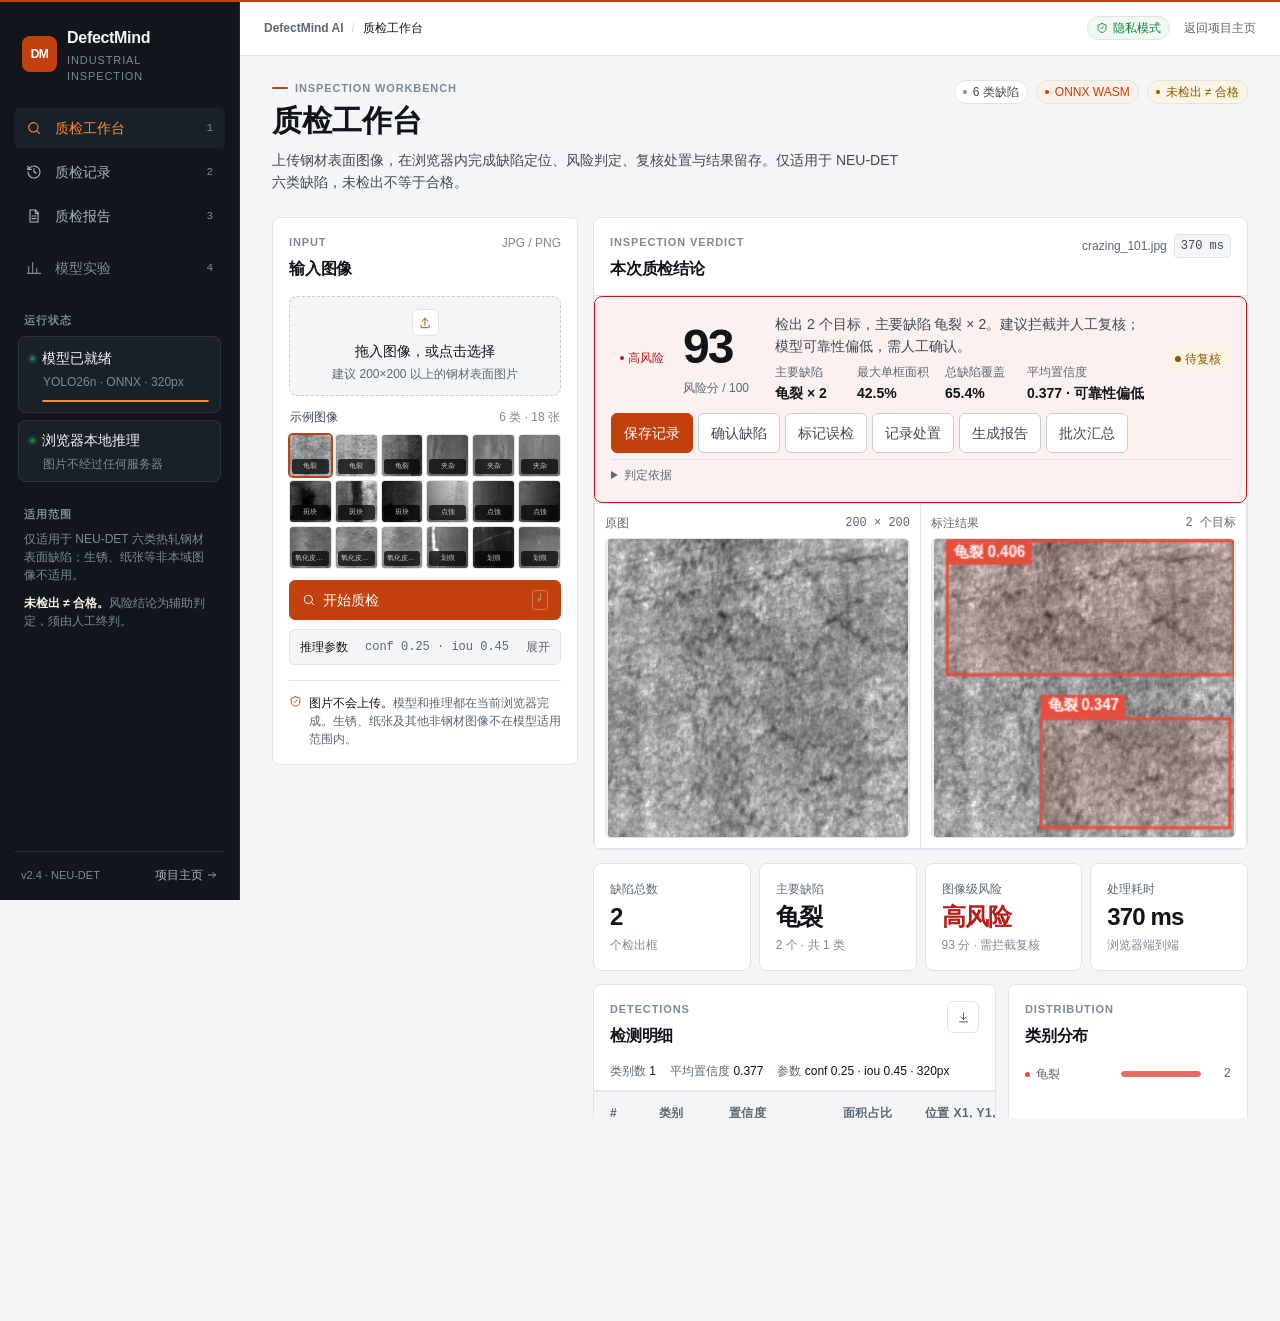
==== commit 0a6a387c: "Update showcase" ====
--- a/platform/index.html
+++ b/platform/index.html
@@ -3,11 +3,12 @@
 <head>
   <meta charset="utf-8">
   <meta name="viewport" content="width=device-width, initial-scale=1">
-  <meta name="theme-color" content="#071b31">
+  <meta name="theme-color" content="#F4F5F6">
   <meta name="description" content="DefectMind AI 工业表面缺陷质检平台：浏览器本地推理，支持风险结论、复核处置、质检报告与模型实验追溯。">
   <title>DefectMind AI · 质检平台</title>
   <link rel="icon" type="image/png" href="../favicon.png">
-  <link rel="stylesheet" href="styles.css?v=6">
+  <link rel="stylesheet" href="../assets/design-tokens.css">
+  <link rel="stylesheet" href="styles.css?v=8">
 </head>
 <body>
   <svg class="svg-sprite" aria-hidden="true">
--- a/assets/design-tokens.css
+++ b/assets/design-tokens.css
@@ -0,0 +1,106 @@
+/*
+ * DefectMind unified design tokens
+ * One source of truth for the showcase and inspection platform.
+ *
+ * Usage:
+ * - Use ink tokens only for the showcase hero/footer, platform sidebar and modal scrim.
+ * - Use surface tokens for all working canvases and cards.
+ * - Use brand on light surfaces and brand-on-ink on dark surfaces.
+ * - Status colors are reserved for state, never decoration.
+ * - Do not introduce colors, radii, spacing or type sizes outside this file.
+ */
+
+:root {
+  /* Dark engineering frame */
+  --dm-ink-0: #0A0E13;
+  --dm-ink-1: #11161D;
+  --dm-ink-2: #1A2028;
+  --dm-on-ink-1: #F4F6F8;
+  --dm-on-ink-2: #A9B3BE;
+  --dm-on-ink-3: #7C8A97;
+  --dm-ink-line: rgba(255, 255, 255, .08);
+
+  /* Cool neutral working surfaces */
+  --dm-surface-0: #F4F5F6;
+  --dm-surface-1: #FFFFFF;
+  --dm-surface-2: #ECEEF0;
+  --dm-line: #E1E4E7;
+  --dm-line-strong: #C9CED4;
+
+  /* Text hierarchy */
+  --dm-text-1: #101418;
+  --dm-text-2: #3D4A57;
+  --dm-text-3: #5A6875;
+  --dm-text-4: #7C8A97;
+
+  /* Single brand accent */
+  --dm-brand: #C2410C;
+  --dm-brand-hover: #9A3412;
+  --dm-brand-quiet: #FCEFE7;
+  --dm-brand-on-ink: #FF8A3D;
+
+  /* State colors */
+  --dm-ok: #15803D;
+  --dm-ok-bg: #EFF8F1;
+  --dm-warn: #8A5A00;
+  --dm-warn-bg: #FBF4E4;
+  --dm-danger: #B91C1C;
+  --dm-danger-bg: #FDF1F0;
+
+  /* System CJK stack: no remote font request */
+  --dm-font-sans: ui-sans-serif, -apple-system, "Segoe UI", "PingFang SC", "HarmonyOS Sans SC", "Microsoft YaHei UI", "Noto Sans SC", sans-serif;
+  --dm-font-mono: ui-monospace, "SFMono-Regular", "Cascadia Mono", Consolas, monospace;
+
+  /* Allowed radii */
+  --dm-r-4: 4px;
+  --dm-r-6: 6px;
+  --dm-r-8: 8px;
+  --dm-r-12: 12px;
+  --dm-r-16: 16px;
+  --dm-r-full: 999px;
+
+  /* Containers */
+  --dm-max-showcase: 1200px;
+  --dm-max-console: 1320px;
+  --dm-measure: 680px;
+
+  /* Elevation and motion */
+  --dm-shadow-1: 0 1px 2px rgba(10, 14, 19, .04), 0 8px 24px rgba(10, 14, 19, .05);
+  --dm-ease: cubic-bezier(.22, 1, .36, 1);
+
+  /* Spacing scale: use these ten steps only */
+  --dm-s-1: 4px;
+  --dm-s-2: 8px;
+  --dm-s-3: 12px;
+  --dm-s-4: 16px;
+  --dm-s-5: 24px;
+  --dm-s-6: 32px;
+  --dm-s-7: 48px;
+  --dm-s-8: 64px;
+  --dm-s-9: 96px;
+  --dm-s-10: 128px;
+
+  /* Type scale: use these steps only */
+  --dm-fs-11: 11px;
+  --dm-lh-11: 16px;
+  --dm-fs-12: 12px;
+  --dm-lh-12: 18px;
+  --dm-fs-14: 14px;
+  --dm-lh-14: 22px;
+  --dm-fs-16: 16px;
+  --dm-lh-16: 28px;
+  --dm-fs-18: 18px;
+  --dm-lh-18: 30px;
+  --dm-fs-20: 20px;
+  --dm-lh-20: 30px;
+  --dm-fs-24: 24px;
+  --dm-lh-24: 34px;
+  --dm-fs-30: 30px;
+  --dm-lh-30: 40px;
+  --dm-fs-36: 36px;
+  --dm-lh-36: 46px;
+  --dm-fs-48: 48px;
+  --dm-lh-48: 58px;
+  --dm-fs-60: 60px;
+  --dm-lh-60: 68px;
+}
--- a/platform/styles.css
+++ b/platform/styles.css
@@ -4175,27 +4175,28 @@
    ========================================================= */
 
 :root {
-  --bg: #f3f6f9;
-  --bg-deep: #e9eff5;
-  --panel: #ffffff;
-  --panel-2: #f7f9fc;
-  --panel-3: #edf3f8;
-  --line: #d9e3ee;
-  --line-strong: #c1d0df;
-  --text: #16263a;
-  --text-2: #344a61;
-  --muted: #5f7286;
-  --faint: #8495a7;
-  --accent: #0b64c8;
-  --accent-2: #1677ff;
-  --accent-soft: #0b64c8;
-  --violet: #11a7c4;
-  --green: #17805d;
-  --orange: #b26a12;
-  --red: #c33b3b;
-  --radius: 8px;
-  --radius-sm: 5px;
-  --shadow: 0 18px 48px rgba(7, 27, 49, 0.12);
+  --bg: var(--dm-surface-0);
+  --bg-deep: var(--dm-surface-2);
+  --panel: var(--dm-surface-1);
+  --panel-2: var(--dm-surface-0);
+  --panel-3: var(--dm-surface-2);
+  --line: var(--dm-line);
+  --line-strong: var(--dm-line-strong);
+  --text: var(--dm-text-1);
+  --text-2: var(--dm-text-2);
+  --muted: var(--dm-text-3);
+  --faint: var(--dm-text-4);
+  --accent: var(--dm-brand);
+  --accent-2: var(--dm-brand-hover);
+  --accent-soft: var(--dm-brand);
+  --violet: var(--dm-text-4);
+  --green: var(--dm-ok);
+  --orange: var(--dm-warn);
+  --red: var(--dm-danger);
+  --radius: var(--dm-r-8);
+  --radius-sm: var(--dm-r-6);
+  --font: var(--dm-font-sans);
+  --shadow: var(--dm-shadow-1);
 }
 
 html {
@@ -6186,3 +6187,2079 @@
     gap: 4px;
   }
 }
+
+/* =========================================================
+   Unified visual system
+   Dark engineering frame · cool neutral workspace · signal orange
+   ========================================================= */
+
+:root {
+  --bg: var(--dm-surface-0);
+  --bg-deep: var(--dm-surface-2);
+  --panel: var(--dm-surface-1);
+  --panel-2: var(--dm-surface-0);
+  --panel-3: var(--dm-surface-2);
+  --line: var(--dm-line);
+  --line-strong: var(--dm-line-strong);
+  --text: var(--dm-text-1);
+  --text-2: var(--dm-text-2);
+  --muted: var(--dm-text-3);
+  --faint: var(--dm-text-4);
+  --accent: var(--dm-brand);
+  --accent-2: var(--dm-brand-hover);
+  --accent-soft: var(--dm-brand);
+  --violet: var(--dm-text-4);
+  --green: var(--dm-ok);
+  --orange: var(--dm-warn);
+  --red: var(--dm-danger);
+  --radius: var(--dm-r-8);
+  --radius-sm: var(--dm-r-6);
+  --font: var(--dm-font-sans);
+  --shadow: var(--dm-shadow-1);
+}
+
+html {
+  color-scheme: light;
+  background: var(--dm-surface-0);
+}
+
+body,
+body *,
+body *::before,
+body *::after {
+  background-image: none !important;
+}
+
+body {
+  min-width: 320px;
+  background: var(--dm-surface-0);
+  color: var(--dm-text-1);
+  font-family: var(--dm-font-sans);
+  font-size: var(--dm-fs-14);
+  line-height: 1.6;
+}
+
+body::before {
+  height: 2px;
+  background: var(--dm-brand);
+}
+
+a,
+button,
+summary,
+input,
+select,
+textarea {
+  -webkit-tap-highlight-color: transparent;
+}
+
+button:focus-visible,
+a:focus-visible,
+summary:focus-visible,
+input:focus-visible,
+select:focus-visible,
+textarea:focus-visible {
+  outline: 2px solid var(--dm-brand);
+  outline-offset: 2px;
+}
+
+.sidebar button:focus-visible,
+.sidebar a:focus-visible,
+.sidebar summary:focus-visible {
+  outline-color: var(--dm-brand-on-ink);
+}
+
+::selection {
+  background: var(--dm-brand-quiet);
+  color: var(--dm-text-1);
+}
+
+kbd,
+code,
+.mono,
+.coords {
+  font-family: var(--dm-font-mono);
+  font-variant-numeric: tabular-nums;
+}
+
+.app-shell {
+  grid-template-columns: 240px minmax(0, 1fr);
+  min-height: 100dvh;
+}
+
+.sidebar {
+  --text: var(--dm-on-ink-1);
+  --text-2: var(--dm-on-ink-2);
+  --muted: var(--dm-on-ink-2);
+  --faint: var(--dm-on-ink-3);
+  --line: var(--dm-ink-line);
+  --line-strong: var(--dm-ink-line);
+  height: 100dvh;
+  background: var(--dm-ink-1);
+  border-right: 1px solid var(--dm-ink-line);
+  backdrop-filter: none;
+}
+
+.brand {
+  padding: var(--dm-s-1) var(--dm-s-2) var(--dm-s-5);
+}
+
+.brand-mark {
+  width: 36px;
+  height: 36px;
+  border-radius: var(--dm-r-8);
+  background: var(--dm-brand);
+  box-shadow: none;
+  color: var(--dm-surface-1);
+  font-size: var(--dm-fs-12);
+  line-height: var(--dm-lh-12);
+  font-weight: 600;
+}
+
+.brand-text strong {
+  color: var(--dm-on-ink-1);
+  font-size: var(--dm-fs-16);
+  line-height: var(--dm-lh-16);
+  font-weight: 600;
+}
+
+.brand-text small {
+  color: var(--dm-on-ink-3);
+  font-size: var(--dm-fs-11);
+  line-height: var(--dm-lh-11);
+  letter-spacing: .08em;
+  text-transform: uppercase;
+}
+
+.side-nav {
+  gap: var(--dm-s-1);
+}
+
+.nav-item {
+  min-height: 40px;
+  padding: var(--dm-s-2) var(--dm-s-3);
+  border: 0;
+  border-radius: var(--dm-r-6);
+  color: var(--dm-on-ink-2);
+  font-size: var(--dm-fs-14);
+  line-height: var(--dm-lh-14);
+  font-weight: 500;
+}
+
+.nav-item:hover {
+  background: var(--dm-ink-2);
+  color: var(--dm-on-ink-1);
+}
+
+.nav-item.active {
+  border-color: transparent;
+  background: var(--dm-ink-2);
+  box-shadow: none;
+  color: var(--dm-brand-on-ink);
+}
+
+.nav-item.active svg {
+  color: var(--dm-brand-on-ink);
+}
+
+.nav-item kbd {
+  color: var(--dm-on-ink-3);
+  font-size: var(--dm-fs-11);
+  line-height: var(--dm-lh-11);
+}
+
+.nav-item-muted {
+  margin-top: var(--dm-s-2);
+  color: var(--dm-on-ink-3);
+}
+
+.side-label {
+  color: var(--dm-on-ink-3);
+  font-size: var(--dm-fs-11);
+  line-height: var(--dm-lh-11);
+  font-weight: 600;
+  letter-spacing: .08em;
+}
+
+.runtime-card {
+  border: 1px solid var(--dm-ink-line);
+  border-radius: var(--dm-r-8);
+  background: var(--dm-ink-2);
+}
+
+.runtime-row {
+  color: var(--dm-on-ink-1);
+  font-size: var(--dm-fs-14);
+  line-height: var(--dm-lh-14);
+}
+
+.runtime-meta {
+  color: var(--dm-on-ink-3);
+  font-size: var(--dm-fs-12);
+  line-height: var(--dm-lh-12);
+}
+
+.progress-track {
+  background: var(--dm-ink-line);
+}
+
+.progress-track i {
+  background: var(--dm-brand-on-ink);
+}
+
+.side-notes p {
+  color: var(--dm-on-ink-3);
+  font-size: var(--dm-fs-12);
+  line-height: var(--dm-lh-12);
+}
+
+.side-notes strong {
+  color: var(--dm-warn-bg);
+  font-weight: 600;
+}
+
+.side-footer {
+  border-top-color: var(--dm-ink-line);
+  color: var(--dm-on-ink-3);
+  font-size: var(--dm-fs-11);
+  line-height: var(--dm-lh-11);
+}
+
+.side-footer a {
+  color: var(--dm-on-ink-2);
+  font-size: var(--dm-fs-12);
+  line-height: var(--dm-lh-12);
+}
+
+.side-footer a:hover {
+  color: var(--dm-brand-on-ink);
+}
+
+.main {
+  min-height: 100dvh;
+  background: var(--dm-surface-0);
+}
+
+.topbar {
+  height: 56px;
+  padding: 0 var(--dm-s-5);
+  border-bottom: 1px solid var(--dm-line);
+  background: var(--dm-surface-1);
+  backdrop-filter: none;
+}
+
+.breadcrumb,
+.breadcrumb span,
+.breadcrumb strong {
+  font-size: var(--dm-fs-12);
+  line-height: var(--dm-lh-12);
+}
+
+.breadcrumb,
+.breadcrumb span {
+  color: var(--dm-text-3);
+}
+
+.breadcrumb strong {
+  color: var(--dm-text-1);
+  font-weight: 500;
+}
+
+.breadcrumb b {
+  color: var(--dm-line-strong);
+}
+
+.top-chip {
+  min-height: 24px;
+  padding: 0 var(--dm-s-2);
+  border: 1px solid var(--dm-line);
+  border-radius: var(--dm-r-full);
+  background: var(--dm-ok-bg);
+  color: var(--dm-ok);
+  font-size: var(--dm-fs-12);
+  line-height: var(--dm-lh-12);
+  font-weight: 500;
+}
+
+.top-link {
+  color: var(--dm-text-3);
+  font-size: var(--dm-fs-12);
+  line-height: var(--dm-lh-12);
+}
+
+.top-link:hover {
+  color: var(--dm-brand);
+}
+
+.content {
+  width: min(var(--dm-max-console), 100%);
+  margin: 0 auto;
+  padding: var(--dm-s-5) var(--dm-s-6) var(--dm-s-7);
+}
+
+.page-head {
+  margin-bottom: var(--dm-s-5);
+}
+
+.kicker {
+  margin-bottom: var(--dm-s-2);
+  color: var(--dm-text-4);
+  font-size: var(--dm-fs-11);
+  line-height: var(--dm-lh-11);
+  font-weight: 600;
+  letter-spacing: .08em;
+  text-transform: uppercase;
+}
+
+.kicker i {
+  width: 16px;
+  height: 2px;
+  border-radius: var(--dm-r-full);
+  background: var(--dm-brand);
+  box-shadow: none;
+}
+
+h1,
+.workbench-head h1 {
+  color: var(--dm-text-1);
+  font-size: var(--dm-fs-30);
+  line-height: var(--dm-lh-30);
+  font-weight: 600;
+  letter-spacing: 0;
+}
+
+.page-head p,
+.workbench-head p {
+  max-width: 640px;
+  margin-top: var(--dm-s-2);
+  color: var(--dm-text-2);
+  font-size: var(--dm-fs-14);
+  line-height: var(--dm-lh-14);
+}
+
+.head-pills {
+  gap: var(--dm-s-2);
+}
+
+.pill {
+  min-height: 24px;
+  padding: 0 var(--dm-s-2);
+  border: 1px solid var(--dm-line);
+  border-radius: var(--dm-r-full);
+  background: var(--dm-surface-1);
+  color: var(--dm-text-2);
+  font-size: var(--dm-fs-12);
+  line-height: var(--dm-lh-12);
+  font-weight: 500;
+}
+
+.pill i {
+  background: var(--dm-text-4);
+}
+
+.pill.accent {
+  border-color: var(--dm-line);
+  background: var(--dm-brand-quiet);
+  color: var(--dm-brand);
+}
+
+.pill.accent i {
+  background: var(--dm-brand);
+}
+
+.pill.caution {
+  border-color: var(--dm-line);
+  background: var(--dm-warn-bg);
+  color: var(--dm-warn);
+}
+
+.pill.caution i {
+  background: var(--dm-warn);
+}
+
+.panel {
+  border: 1px solid var(--dm-line);
+  border-radius: var(--dm-r-8);
+  background: var(--dm-surface-1);
+  box-shadow: none;
+}
+
+.panel-head {
+  padding: var(--dm-s-4) var(--dm-s-4) var(--dm-s-3);
+}
+
+.panel-kicker {
+  color: var(--dm-text-4);
+  font-size: var(--dm-fs-11);
+  line-height: var(--dm-lh-11);
+  font-weight: 600;
+  letter-spacing: .08em;
+  text-transform: uppercase;
+}
+
+.panel-head h2,
+.parameter-head h3 {
+  color: var(--dm-text-1);
+  font-size: var(--dm-fs-16);
+  line-height: var(--dm-lh-16);
+  font-weight: 600;
+}
+
+.panel-meta {
+  color: var(--dm-text-4);
+  font-size: var(--dm-fs-12);
+  line-height: var(--dm-lh-12);
+}
+
+.control-panel,
+.viewer-panel {
+  border-top: 1px solid var(--dm-line);
+}
+
+.control-panel {
+  padding: var(--dm-s-4);
+}
+
+.dropzone {
+  border: 1px dashed var(--dm-line-strong);
+  border-radius: var(--dm-r-8);
+  background: var(--dm-surface-0);
+}
+
+.dropzone:hover,
+.dropzone.dragging {
+  border-color: var(--dm-brand);
+  background: var(--dm-brand-quiet);
+}
+
+.drop-icon {
+  border: 1px solid var(--dm-line);
+  border-radius: var(--dm-r-6);
+  background: var(--dm-surface-1);
+  color: var(--dm-brand);
+}
+
+.dropzone strong {
+  color: var(--dm-text-1);
+  font-size: var(--dm-fs-14);
+  line-height: var(--dm-lh-14);
+  font-weight: 500;
+}
+
+.dropzone small {
+  color: var(--dm-text-3);
+  font-size: var(--dm-fs-12);
+  line-height: var(--dm-lh-12);
+}
+
+.section-row {
+  color: var(--dm-text-2);
+  font-size: var(--dm-fs-12);
+  line-height: var(--dm-lh-12);
+  font-weight: 500;
+}
+
+.section-row small {
+  color: var(--dm-text-4);
+  font-size: var(--dm-fs-12);
+  line-height: var(--dm-lh-12);
+}
+
+.sample-thumb {
+  border-color: var(--dm-line);
+  border-radius: var(--dm-r-4);
+  background: var(--dm-surface-2);
+}
+
+.sample-thumb:hover {
+  border-color: var(--dm-line-strong);
+}
+
+.sample-thumb.active {
+  border-color: var(--dm-brand);
+  box-shadow: 0 0 0 1px var(--dm-brand);
+}
+
+.advanced-params {
+  border-color: var(--dm-line);
+  border-radius: var(--dm-r-6);
+  background: var(--dm-surface-0);
+}
+
+.advanced-params summary,
+.advanced-params summary em,
+.advanced-params summary::after {
+  color: var(--dm-text-3);
+  font-size: var(--dm-fs-12);
+  line-height: var(--dm-lh-12);
+}
+
+.advanced-params summary span {
+  color: var(--dm-text-1);
+}
+
+.advanced-body {
+  border-top-color: var(--dm-line);
+}
+
+.range-row span,
+.range-row small,
+.advanced-note {
+  color: var(--dm-text-3);
+  font-size: var(--dm-fs-12);
+  line-height: var(--dm-lh-12);
+}
+
+.range-row span em {
+  color: var(--dm-text-4);
+  font-size: var(--dm-fs-11);
+  line-height: var(--dm-lh-11);
+}
+
+.range-row output {
+  color: var(--dm-brand);
+  font-size: var(--dm-fs-12);
+  line-height: var(--dm-lh-12);
+}
+
+.range-row input[type="range"] {
+  accent-color: var(--dm-brand);
+}
+
+.primary-button,
+.secondary-button,
+.danger-button {
+  min-height: 36px;
+  padding: var(--dm-s-2) var(--dm-s-3);
+  border-radius: var(--dm-r-6);
+  box-shadow: none;
+  font-size: var(--dm-fs-14);
+  line-height: var(--dm-lh-14);
+  font-weight: 500;
+}
+
+.primary-button kbd {
+  color: var(--dm-on-ink-2);
+  font-size: var(--dm-fs-11);
+  line-height: var(--dm-lh-11);
+}
+
+.primary-button {
+  border-color: var(--dm-brand);
+  background: var(--dm-brand);
+  color: var(--dm-surface-1);
+}
+
+.primary-button:hover {
+  border-color: var(--dm-brand-hover);
+  background: var(--dm-brand-hover);
+  color: var(--dm-surface-1);
+  transform: none;
+}
+
+.secondary-button {
+  border-color: var(--dm-line-strong);
+  background: var(--dm-surface-1);
+  color: var(--dm-text-1);
+}
+
+.secondary-button:hover:not(:disabled) {
+  border-color: var(--dm-brand);
+  background: var(--dm-brand-quiet);
+  color: var(--dm-brand);
+}
+
+.danger-button {
+  border-color: var(--dm-danger);
+  background: var(--dm-danger-bg);
+  color: var(--dm-danger);
+}
+
+.danger-button:hover {
+  border-color: var(--dm-danger);
+  background: var(--dm-surface-1);
+  color: var(--dm-danger);
+}
+
+.secondary-button.small,
+.danger-button.small {
+  min-height: 32px;
+  font-size: var(--dm-fs-12);
+  line-height: var(--dm-lh-12);
+}
+
+.text-button {
+  min-height: 32px;
+  color: var(--dm-brand);
+  font-size: var(--dm-fs-12);
+  line-height: var(--dm-lh-12);
+}
+
+.icon-button {
+  width: 32px;
+  min-width: 32px;
+  height: 32px;
+  border-color: var(--dm-line);
+  border-radius: var(--dm-r-6);
+  background: var(--dm-surface-1);
+  color: var(--dm-text-2);
+}
+
+.icon-button:hover:not(:disabled) {
+  border-color: var(--dm-brand);
+  background: var(--dm-brand-quiet);
+  color: var(--dm-brand);
+}
+
+.run-button {
+  min-height: 40px;
+  font-size: var(--dm-fs-14);
+  line-height: var(--dm-lh-14);
+}
+
+.privacy-note {
+  border-top-color: var(--dm-line);
+}
+
+.privacy-note svg {
+  color: var(--dm-brand);
+}
+
+.privacy-note p {
+  color: var(--dm-text-3);
+  font-size: var(--dm-fs-12);
+  line-height: var(--dm-lh-12);
+}
+
+.privacy-note b {
+  color: var(--dm-text-1);
+}
+
+.viewer-head {
+  border-bottom-color: var(--dm-line);
+}
+
+.viewer-meta {
+  color: var(--dm-text-3);
+  font-size: var(--dm-fs-12);
+  line-height: var(--dm-lh-12);
+}
+
+.timing {
+  border-color: var(--dm-line);
+  background: var(--dm-surface-0);
+  color: var(--dm-text-2);
+  font-size: var(--dm-fs-12);
+  line-height: var(--dm-lh-12);
+}
+
+.empty-viewer {
+  min-height: 320px;
+  background: var(--dm-surface-0);
+}
+
+.empty-mark {
+  width: 40px;
+  height: 40px;
+  border: 1px solid var(--dm-line);
+  border-radius: var(--dm-r-8);
+  background: var(--dm-surface-1);
+  color: var(--dm-brand);
+}
+
+.empty-viewer h3,
+.empty-history h3 {
+  color: var(--dm-text-1);
+  font-size: var(--dm-fs-16);
+  line-height: var(--dm-lh-16);
+  font-weight: 600;
+}
+
+.empty-viewer p,
+.empty-history p {
+  color: var(--dm-text-3);
+  font-size: var(--dm-fs-14);
+  line-height: var(--dm-lh-14);
+}
+
+.compare-view {
+  gap: 1px;
+  background: var(--dm-line);
+}
+
+.image-pane {
+  background: var(--dm-surface-1);
+}
+
+.image-pane figcaption,
+.image-pane figcaption em {
+  color: var(--dm-text-3);
+  font-size: var(--dm-fs-12);
+  line-height: var(--dm-lh-12);
+}
+
+.image-stage {
+  border: 1px solid var(--dm-line);
+  border-radius: var(--dm-r-6);
+  background: var(--dm-surface-2);
+}
+
+.metric-strip {
+  gap: var(--dm-s-2);
+  border: 0;
+  border-radius: 0;
+  background: transparent;
+}
+
+.metric-card {
+  padding: var(--dm-s-4);
+  border: 1px solid var(--dm-line);
+  border-radius: var(--dm-r-8);
+  background: var(--dm-surface-1);
+}
+
+.metric-card > span {
+  color: var(--dm-text-3);
+  font-size: var(--dm-fs-12);
+  line-height: var(--dm-lh-12);
+  font-weight: 500;
+}
+
+.metric-card strong {
+  color: var(--dm-text-1);
+  font-size: var(--dm-fs-24);
+  line-height: var(--dm-lh-24);
+  font-weight: 600;
+  font-variant-numeric: tabular-nums;
+}
+
+.metric-card small {
+  color: var(--dm-text-4);
+  font-size: var(--dm-fs-12);
+  line-height: var(--dm-lh-12);
+}
+
+.metric-card #metricRisk[data-risk="high"] {
+  color: var(--dm-danger);
+}
+
+.metric-card #metricRisk[data-risk="medium"] {
+  color: var(--dm-warn);
+}
+
+.metric-card #metricRisk[data-risk="low"] {
+  color: var(--dm-ok);
+}
+
+.metric-card #metricRisk[data-risk="none"] {
+  color: var(--dm-text-3);
+}
+
+.verdict {
+  padding: var(--dm-s-4);
+  border: 1px solid var(--dm-line);
+  border-left: 1px solid var(--dm-line);
+  border-radius: var(--dm-r-8);
+  background: var(--dm-surface-0);
+}
+
+.verdict[data-risk="high"] {
+  border-color: var(--dm-danger);
+  background: var(--dm-danger-bg);
+}
+
+.verdict[data-risk="medium"] {
+  border-color: var(--dm-warn);
+  background: var(--dm-warn-bg);
+}
+
+.verdict[data-risk="low"] {
+  border-color: var(--dm-ok);
+  background: var(--dm-ok-bg);
+}
+
+.verdict[data-risk="none"] {
+  border-color: var(--dm-line);
+  background: var(--dm-surface-0);
+}
+
+.verdict-level .risk-badge {
+  min-height: 24px;
+  padding: 0 var(--dm-s-2);
+  border-radius: var(--dm-r-full);
+  font-size: var(--dm-fs-12);
+  line-height: var(--dm-lh-12);
+  font-weight: 500;
+}
+
+.verdict-score strong {
+  color: var(--dm-text-1);
+  font-size: var(--dm-fs-48);
+  line-height: var(--dm-lh-48);
+  font-weight: 600;
+  font-variant-numeric: tabular-nums;
+}
+
+.verdict-score small,
+.verdict-facts em {
+  color: var(--dm-text-3);
+  font-size: var(--dm-fs-12);
+  line-height: var(--dm-lh-12);
+}
+
+.verdict-action {
+  color: var(--dm-text-2);
+  font-size: var(--dm-fs-14);
+  line-height: var(--dm-lh-14);
+}
+
+.verdict-facts b {
+  color: var(--dm-text-1);
+  font-size: var(--dm-fs-14);
+  line-height: var(--dm-lh-14);
+  font-weight: 600;
+}
+
+.verdict-actions button {
+  min-height: 36px;
+  padding: var(--dm-s-2) var(--dm-s-3);
+  border-color: var(--dm-line-strong);
+  border-radius: var(--dm-r-6);
+  background: var(--dm-surface-1);
+  color: var(--dm-text-2);
+  font-size: var(--dm-fs-14);
+  line-height: var(--dm-lh-14);
+  font-weight: 500;
+}
+
+.verdict-actions button:hover:not(:disabled) {
+  border-color: var(--dm-brand);
+  background: var(--dm-brand-quiet);
+  color: var(--dm-brand);
+}
+
+.verdict-actions #outcomeSave:not(:disabled) {
+  border-color: var(--dm-brand);
+  background: var(--dm-brand);
+  color: var(--dm-surface-1);
+}
+
+.verdict-actions #outcomeSave:not(:disabled):hover {
+  border-color: var(--dm-brand-hover);
+  background: var(--dm-brand-hover);
+  color: var(--dm-surface-1);
+}
+
+#reviewFalse:hover:not(:disabled) {
+  border-color: var(--dm-danger);
+  background: var(--dm-danger-bg);
+  color: var(--dm-danger);
+}
+
+.review-badge {
+  min-height: 24px;
+  padding: 0 var(--dm-s-2);
+  border-radius: var(--dm-r-full);
+  font-size: var(--dm-fs-12);
+  line-height: var(--dm-lh-12);
+  font-weight: 500;
+}
+
+.review-badge::before {
+  width: 6px;
+  height: 6px;
+}
+
+.review-badge.pending {
+  border-color: var(--dm-warn-bg);
+  background: var(--dm-warn-bg);
+  color: var(--dm-warn);
+}
+
+.review-badge.confirmed {
+  border-color: var(--dm-ok-bg);
+  background: var(--dm-ok-bg);
+  color: var(--dm-ok);
+}
+
+.review-badge.false {
+  border-color: var(--dm-danger-bg);
+  background: var(--dm-danger-bg);
+  color: var(--dm-danger);
+}
+
+.review-badge.closed,
+.review-badge.unreviewed {
+  border-color: var(--dm-surface-2);
+  background: var(--dm-surface-2);
+  color: var(--dm-text-3);
+}
+
+.verdict-basis {
+  border-top-color: var(--dm-line);
+}
+
+.verdict-basis summary,
+.verdict-basis-body,
+.basis-list li,
+.basis-formula {
+  color: var(--dm-text-3);
+  font-size: var(--dm-fs-12);
+  line-height: var(--dm-lh-12);
+}
+
+.basis-list b,
+.basis-formula b {
+  color: var(--dm-text-1);
+}
+
+.basis-list .basis-reliability {
+  border-top-color: var(--dm-line);
+}
+
+.detail-layout {
+  gap: var(--dm-s-3);
+}
+
+.detection-detail-meta,
+.detection-note {
+  color: var(--dm-text-3);
+  font-size: var(--dm-fs-12);
+  line-height: var(--dm-lh-12);
+}
+
+.detection-detail-meta b {
+  color: var(--dm-text-1);
+}
+
+.table-wrap {
+  overflow-x: auto;
+}
+
+.detection-table,
+.matrix-table {
+  width: 100%;
+  border-collapse: collapse;
+  font-size: var(--dm-fs-14);
+  line-height: var(--dm-lh-14);
+  font-variant-numeric: tabular-nums;
+}
+
+.detection-table th,
+.matrix-table th {
+  padding: var(--dm-s-3) var(--dm-s-4);
+  border-color: var(--dm-line);
+  background: var(--dm-surface-0);
+  color: var(--dm-text-3);
+  font-size: var(--dm-fs-12);
+  line-height: var(--dm-lh-12);
+  font-weight: 600;
+  letter-spacing: .04em;
+  text-transform: uppercase;
+}
+
+.detection-table td,
+.matrix-table td {
+  min-height: 40px;
+  padding: var(--dm-s-3) var(--dm-s-4);
+  border-bottom-color: var(--dm-line);
+  color: var(--dm-text-2);
+  font-size: var(--dm-fs-14);
+  line-height: var(--dm-lh-14);
+}
+
+.detection-table tbody tr:hover,
+.matrix-table tbody tr:hover {
+  background: var(--dm-surface-2);
+}
+
+.class-tag {
+  color: var(--dm-text-1);
+}
+
+.confidence-bar::before {
+  height: 4px;
+  border-radius: var(--dm-r-full);
+  background: var(--dm-text-4);
+}
+
+.coords {
+  color: var(--dm-text-3);
+  font-size: var(--dm-fs-12);
+  line-height: var(--dm-lh-12);
+}
+
+.placeholder-row td,
+.empty-mini {
+  color: var(--dm-text-4) !important;
+  font-size: var(--dm-fs-12);
+  line-height: var(--dm-lh-12);
+}
+
+.dist-row span,
+.dist-row b {
+  color: var(--dm-text-3);
+  font-size: var(--dm-fs-12);
+  line-height: var(--dm-lh-12);
+}
+
+.dist-row .bar {
+  height: 6px;
+  background: var(--dm-surface-2);
+}
+
+.history-toolbar {
+  border: 1px solid var(--dm-line);
+  border-radius: var(--dm-r-8);
+  background: var(--dm-surface-1);
+}
+
+.search-box {
+  color: var(--dm-text-4);
+}
+
+.search-box input {
+  min-height: 36px;
+  color: var(--dm-text-1);
+  font-size: var(--dm-fs-14);
+  line-height: var(--dm-lh-14);
+}
+
+.search-box input::placeholder {
+  color: var(--dm-text-4);
+}
+
+.history-count,
+.history-filters button {
+  color: var(--dm-text-3);
+  font-size: var(--dm-fs-12);
+  line-height: var(--dm-lh-12);
+}
+
+.history-filters button {
+  min-height: 32px;
+  border-radius: var(--dm-r-6);
+}
+
+.history-filters button:hover {
+  background: var(--dm-surface-0);
+  color: var(--dm-brand);
+}
+
+.history-filters button.active {
+  border-color: var(--dm-brand);
+  background: var(--dm-brand-quiet);
+  color: var(--dm-brand);
+}
+
+.history-list {
+  gap: var(--dm-s-3);
+}
+
+.history-card {
+  border: 1px solid var(--dm-line);
+  border-left: 1px solid var(--dm-line);
+  border-radius: var(--dm-r-8);
+  background: var(--dm-surface-1);
+}
+
+.history-card:hover,
+.history-card:has(.risk-badge.high),
+.history-card:has(.risk-badge.medium),
+.history-card:has(.risk-badge.low) {
+  border-color: var(--dm-line-strong);
+  background: var(--dm-surface-1);
+}
+
+.history-thumb {
+  background: var(--dm-surface-2);
+}
+
+.history-title strong {
+  color: var(--dm-text-1);
+  font-size: var(--dm-fs-14);
+  line-height: var(--dm-lh-14);
+  font-weight: 600;
+}
+
+.history-date,
+.history-meta {
+  color: var(--dm-text-3);
+  font-size: var(--dm-fs-12);
+  line-height: var(--dm-lh-12);
+}
+
+.history-meta .mini-tag,
+.source-flag {
+  border-color: var(--dm-line);
+  background: var(--dm-surface-0);
+  color: var(--dm-text-3);
+}
+
+.disposition-chip {
+  border-color: var(--dm-surface-2);
+  background: var(--dm-surface-2);
+  color: var(--dm-text-3);
+  font-size: var(--dm-fs-12);
+  line-height: var(--dm-lh-12);
+}
+
+.empty-history,
+.empty-reports,
+.filter-empty {
+  border-color: var(--dm-line);
+  background: var(--dm-surface-0);
+  color: var(--dm-text-3);
+}
+
+.risk-badge {
+  min-height: 24px;
+  padding: 0 var(--dm-s-2);
+  border-radius: var(--dm-r-full);
+  font-size: var(--dm-fs-12);
+  line-height: var(--dm-lh-12);
+  font-weight: 500;
+}
+
+.risk-badge.high {
+  border-color: var(--dm-danger-bg);
+  background: var(--dm-danger-bg);
+  color: var(--dm-danger);
+}
+
+.risk-badge.medium {
+  border-color: var(--dm-warn-bg);
+  background: var(--dm-warn-bg);
+  color: var(--dm-warn);
+}
+
+.risk-badge.low {
+  border-color: var(--dm-ok-bg);
+  background: var(--dm-ok-bg);
+  color: var(--dm-ok);
+}
+
+.report-kpis {
+  gap: var(--dm-s-2);
+}
+
+.report-kpi {
+  border-color: var(--dm-line);
+  border-radius: var(--dm-r-8);
+  background: var(--dm-surface-1);
+}
+
+.report-kpi span,
+.report-kpi small {
+  color: var(--dm-text-3);
+  font-size: var(--dm-fs-12);
+  line-height: var(--dm-lh-12);
+}
+
+.report-kpi strong {
+  color: var(--dm-text-1);
+  font-size: var(--dm-fs-24);
+  line-height: var(--dm-lh-24);
+  font-weight: 600;
+  font-variant-numeric: tabular-nums;
+}
+
+.report-layout {
+  gap: var(--dm-s-3);
+}
+
+.segmented {
+  border-color: var(--dm-line);
+  border-radius: var(--dm-r-6);
+  background: var(--dm-surface-0);
+}
+
+.segmented button {
+  min-height: 32px;
+  border-radius: var(--dm-r-4);
+  color: var(--dm-text-3);
+  font-size: var(--dm-fs-14);
+  line-height: var(--dm-lh-14);
+}
+
+.segmented button.active {
+  background: var(--dm-surface-1);
+  color: var(--dm-brand);
+  box-shadow: none;
+}
+
+.report-field,
+.review-field,
+.review-status-field legend {
+  color: var(--dm-text-3);
+  font-size: var(--dm-fs-12);
+  line-height: var(--dm-lh-12);
+}
+
+.report-field input,
+.report-select,
+.review-field input,
+.review-field select,
+.review-field textarea {
+  min-height: 36px;
+  border-color: var(--dm-line);
+  border-radius: var(--dm-r-6);
+  background: var(--dm-surface-1);
+  color: var(--dm-text-1);
+  font-size: var(--dm-fs-14);
+  line-height: var(--dm-lh-14);
+}
+
+.report-field input:focus,
+.report-select:focus,
+.review-field input:focus,
+.review-field select:focus,
+.review-field textarea:focus {
+  border-color: var(--dm-brand);
+  background: var(--dm-surface-1);
+  outline: 2px solid var(--dm-brand);
+  outline-offset: 2px;
+}
+
+.report-source-preview,
+.report-batch-summary,
+.report-builder-note,
+.source-card p,
+.batch-record-info small,
+.batch-summary-grid span,
+.batch-summary-note {
+  color: var(--dm-text-3);
+  font-size: var(--dm-fs-12);
+  line-height: var(--dm-lh-12);
+}
+
+.report-source-preview,
+.report-batch-summary {
+  border-color: var(--dm-line);
+  border-radius: var(--dm-r-8);
+  background: var(--dm-surface-0);
+}
+
+.source-card img,
+.batch-record img,
+.record-images img {
+  background: var(--dm-surface-2);
+}
+
+.source-card strong,
+.batch-record-info strong,
+.batch-summary-grid b {
+  color: var(--dm-text-1);
+  font-size: var(--dm-fs-14);
+  line-height: var(--dm-lh-14);
+  font-weight: 600;
+}
+
+.source-flag,
+.report-id,
+.report-card-meta,
+.report-card h3 {
+  font-size: var(--dm-fs-12);
+  line-height: var(--dm-lh-12);
+}
+
+.batch-record {
+  border-color: var(--dm-line);
+  border-radius: var(--dm-r-6);
+  background: var(--dm-surface-1);
+}
+
+.batch-record:hover {
+  border-color: var(--dm-line-strong);
+  background: var(--dm-surface-0);
+}
+
+.batch-record.selected {
+  border-color: var(--dm-brand);
+  background: var(--dm-brand-quiet);
+}
+
+.batch-summary-grid div {
+  border-color: var(--dm-line);
+  background: var(--dm-surface-1);
+}
+
+.report-list {
+  gap: var(--dm-s-2);
+}
+
+.report-card {
+  border-color: var(--dm-line);
+  border-radius: var(--dm-r-8);
+  background: var(--dm-surface-1);
+}
+
+.report-card:hover {
+  border-color: var(--dm-line-strong);
+  background: var(--dm-surface-0);
+}
+
+.report-card h3 {
+  color: var(--dm-text-1);
+  font-weight: 600;
+}
+
+.modal-backdrop {
+  background: rgba(10, 14, 19, .55);
+  backdrop-filter: blur(2px);
+}
+
+.modal-card {
+  border-color: var(--dm-line);
+  border-radius: var(--dm-r-12);
+  background: var(--dm-surface-1);
+  box-shadow: var(--dm-shadow-1);
+  max-height: calc(100dvh - var(--dm-s-7));
+}
+
+.modal-card.report-modal-card {
+  background: var(--dm-surface-1);
+}
+
+.modal-head {
+  border-bottom-color: var(--dm-line);
+  background: var(--dm-surface-1);
+  backdrop-filter: none;
+}
+
+.modal-head h2 {
+  color: var(--dm-text-1);
+  font-size: var(--dm-fs-20);
+  line-height: var(--dm-lh-20);
+  font-weight: 600;
+}
+
+.record-summary,
+.record-images figcaption,
+.record-review-grid span,
+.record-review-note,
+.record-review-hint,
+.review-intro p,
+.review-form-note {
+  color: var(--dm-text-3);
+  font-size: var(--dm-fs-12);
+  line-height: var(--dm-lh-12);
+}
+
+.record-summary span,
+.record-review,
+.review-intro {
+  border-color: var(--dm-line);
+  background: var(--dm-surface-0);
+}
+
+.record-table th,
+.record-table td {
+  border-bottom-color: var(--dm-line);
+  font-size: var(--dm-fs-12);
+  line-height: var(--dm-lh-12);
+}
+
+.record-table th {
+  color: var(--dm-text-3);
+}
+
+.record-table td {
+  color: var(--dm-text-2);
+}
+
+.record-review-head h3,
+.record-review-grid b,
+.review-intro strong {
+  color: var(--dm-text-1);
+  font-size: var(--dm-fs-14);
+  line-height: var(--dm-lh-14);
+  font-weight: 600;
+}
+
+.record-review-grid div {
+  border-color: var(--dm-line);
+  background: var(--dm-surface-1);
+}
+
+.review-option {
+  min-height: 36px;
+  border-color: var(--dm-line);
+  border-radius: var(--dm-r-6);
+  background: var(--dm-surface-1);
+  color: var(--dm-text-2);
+  font-size: var(--dm-fs-14);
+  line-height: var(--dm-lh-14);
+}
+
+.review-option:has(input:checked) {
+  border-color: var(--dm-brand);
+  background: var(--dm-brand-quiet);
+  color: var(--dm-brand);
+}
+
+.compare-kpis {
+  gap: var(--dm-s-2);
+}
+
+.compare-kpi {
+  border-color: var(--dm-line);
+  border-radius: var(--dm-r-8);
+  background: var(--dm-surface-1);
+}
+
+.compare-kpi .kpi-top span,
+.compare-kpi small {
+  color: var(--dm-text-3);
+  font-size: var(--dm-fs-12);
+  line-height: var(--dm-lh-12);
+}
+
+.compare-kpi strong {
+  color: var(--dm-text-1);
+  font-size: var(--dm-fs-24);
+  line-height: var(--dm-lh-24);
+  font-weight: 600;
+}
+
+.bar-label,
+.bar-label b,
+.bar-line b,
+.class-bar b,
+.chart-legend {
+  color: var(--dm-text-3);
+  font-size: var(--dm-fs-12);
+  line-height: var(--dm-lh-12);
+}
+
+.bar-label b {
+  color: var(--dm-text-1);
+}
+
+.bar-line .track,
+.class-bar .track,
+.bar-line .track i,
+.class-bar .track i {
+  background: var(--dm-surface-2);
+}
+
+.bar-line .track i,
+.class-bar .track i {
+  background: var(--dm-brand);
+}
+
+.legend-a {
+  background: var(--dm-brand);
+}
+
+.legend-b {
+  background: var(--dm-text-4);
+}
+
+.conclusion-panel {
+  border: 1px solid var(--dm-line);
+  border-left: 1px solid var(--dm-line);
+  border-radius: var(--dm-r-8);
+  background: var(--dm-surface-0);
+}
+
+.conclusion-label {
+  color: var(--dm-brand);
+  font-size: var(--dm-fs-11);
+  line-height: var(--dm-lh-11);
+  font-weight: 600;
+  letter-spacing: .08em;
+}
+
+.conclusion-panel h2 {
+  color: var(--dm-text-1);
+  font-size: var(--dm-fs-20);
+  line-height: var(--dm-lh-20);
+  font-weight: 600;
+}
+
+.conclusion-panel p,
+.correction-note {
+  color: var(--dm-text-2);
+  font-size: var(--dm-fs-14);
+  line-height: var(--dm-lh-14);
+}
+
+.conclusion-panel p b,
+.correction-note b {
+  color: var(--dm-text-1);
+}
+
+.correction-note {
+  border-color: var(--dm-line);
+  border-radius: var(--dm-r-6);
+  background: var(--dm-surface-1);
+}
+
+.text-link {
+  color: var(--dm-brand);
+  font-size: var(--dm-fs-14);
+  line-height: var(--dm-lh-14);
+}
+
+.matrix-table td .arm-cell,
+.matrix-table td.best,
+.class-name,
+.limits-list b {
+  color: var(--dm-text-1);
+}
+
+.matrix-table td .strategy,
+.class-name small,
+.limits-list span,
+.table-foot {
+  color: var(--dm-text-3);
+  font-size: var(--dm-fs-12);
+  line-height: var(--dm-lh-12);
+}
+
+.matrix-table td.best::after {
+  background: var(--dm-brand);
+}
+
+.limits-list li {
+  border-bottom-color: var(--dm-line);
+  color: var(--dm-text-3);
+  font-size: var(--dm-fs-14);
+  line-height: var(--dm-lh-14);
+}
+
+.limits-list li::before {
+  color: var(--dm-text-4);
+}
+
+.table-foot {
+  border-top-color: var(--dm-line);
+}
+
+.boot-overlay {
+  background: rgba(10, 14, 19, .88);
+  backdrop-filter: blur(6px);
+}
+
+.boot-card {
+  width: min(420px, 100%);
+  padding: var(--dm-s-5);
+  border: 1px solid var(--dm-line);
+  border-radius: var(--dm-r-12);
+  background: var(--dm-surface-1);
+  box-shadow: var(--dm-shadow-1);
+}
+
+.boot-logo {
+  border-radius: var(--dm-r-8);
+  background: var(--dm-brand);
+  box-shadow: none;
+}
+
+.boot-kicker {
+  color: var(--dm-brand);
+  font-size: var(--dm-fs-11);
+  line-height: var(--dm-lh-11);
+  font-weight: 600;
+  letter-spacing: .08em;
+}
+
+.boot-card h2 {
+  color: var(--dm-text-1);
+  font-size: var(--dm-fs-20);
+  line-height: var(--dm-lh-20);
+  font-weight: 600;
+}
+
+.boot-card p,
+.boot-hint,
+.boot-meta {
+  color: var(--dm-text-3);
+  font-size: var(--dm-fs-12);
+  line-height: var(--dm-lh-12);
+}
+
+.boot-progress {
+  height: 4px;
+  background: var(--dm-surface-2);
+}
+
+.boot-progress i {
+  background: var(--dm-brand);
+}
+
+.boot-retry {
+  border-color: var(--dm-line-strong);
+  border-radius: var(--dm-r-6);
+  background: var(--dm-surface-1);
+  color: var(--dm-brand);
+  font-size: var(--dm-fs-14);
+  line-height: var(--dm-lh-14);
+}
+
+.boot-retry:hover {
+  border-color: var(--dm-brand);
+  background: var(--dm-brand-quiet);
+}
+
+.toast {
+  border-color: var(--dm-ink-2);
+  border-radius: var(--dm-r-8);
+  background: var(--dm-ink-1);
+  box-shadow: var(--dm-shadow-1);
+  color: var(--dm-on-ink-1);
+  font-size: var(--dm-fs-14);
+  line-height: var(--dm-lh-14);
+}
+
+.toast i {
+  background: var(--dm-ok);
+}
+
+.toast.error i {
+  background: var(--dm-danger);
+}
+
+.report-actions .primary-button,
+.report-actions .secondary-button {
+  border-radius: var(--dm-r-6);
+}
+
+.report-paper {
+  border: 1px solid var(--dm-line);
+  border-radius: var(--dm-r-4);
+  background: var(--dm-surface-1);
+  color: var(--dm-text-1);
+}
+
+.report-paper-head {
+  border-bottom-color: var(--dm-text-1);
+}
+
+.report-paper-brand {
+  color: var(--dm-brand);
+  font-size: var(--dm-fs-12);
+  line-height: var(--dm-lh-12);
+}
+
+.report-paper h2 {
+  color: var(--dm-text-1);
+}
+
+.report-paper-sub,
+.report-paper-id,
+.report-paper-meta span,
+.report-paper-kpis span,
+.report-paper-images figcaption,
+.report-paper-foot {
+  color: var(--dm-text-3);
+  font-size: var(--dm-fs-12);
+  line-height: var(--dm-lh-12);
+}
+
+.report-paper-id b,
+.report-paper-meta b,
+.report-paper-kpis b,
+.report-paper-card h4,
+.report-paper-list b {
+  color: var(--dm-text-1);
+  font-size: var(--dm-fs-14);
+  line-height: var(--dm-lh-14);
+  font-weight: 600;
+}
+
+.report-paper-meta {
+  border-color: var(--dm-line);
+  background: var(--dm-line);
+}
+
+.report-paper-meta div,
+.report-paper-kpis div,
+.report-paper-card,
+.report-paper-list li {
+  border-color: var(--dm-line);
+  background: var(--dm-surface-1);
+}
+
+.report-paper-section h3 {
+  color: var(--dm-text-1);
+  font-size: var(--dm-fs-16);
+  line-height: var(--dm-lh-16);
+  font-weight: 600;
+}
+
+.report-callout {
+  border-left-color: var(--dm-brand);
+  background: var(--dm-brand-quiet);
+}
+
+.report-callout.warn {
+  border-left-color: var(--dm-warn);
+  background: var(--dm-warn-bg);
+}
+
+.report-callout.danger {
+  border-left-color: var(--dm-danger);
+  background: var(--dm-danger-bg);
+}
+
+.report-callout b {
+  color: var(--dm-text-1);
+}
+
+.report-callout p,
+.report-paper-card p,
+.report-paper-list li,
+.report-paper-table th,
+.report-paper-table td {
+  color: var(--dm-text-2);
+  font-size: var(--dm-fs-12);
+  line-height: var(--dm-lh-12);
+}
+
+.report-paper-table th {
+  background: var(--dm-surface-0);
+  color: var(--dm-text-3);
+}
+
+.report-paper-table th,
+.report-paper-table td {
+  border-bottom-color: var(--dm-line);
+}
+
+.report-paper-table td strong {
+  color: var(--dm-text-1);
+}
+
+.report-review-stats {
+  border-color: var(--dm-line);
+  background: var(--dm-surface-0);
+}
+
+.report-review-stats span,
+.report-review-note {
+  color: var(--dm-text-3);
+  font-size: var(--dm-fs-12);
+  line-height: var(--dm-lh-12);
+}
+
+.report-review-stats b {
+  color: var(--dm-text-1);
+}
+
+.result-column,
+.control-column,
+.workbench-layout,
+.detail-layout {
+  min-width: 0;
+}
+
+@media (max-width: 1180px) {
+  .app-shell {
+    grid-template-columns: 220px minmax(0, 1fr);
+  }
+
+  .content {
+    padding: var(--dm-s-5) var(--dm-s-4) var(--dm-s-7);
+  }
+
+  .workbench-layout {
+    grid-template-columns: 286px minmax(0, 1fr);
+  }
+}
+
+@media (max-width: 920px) {
+  .app-shell {
+    display: block;
+  }
+
+  .sidebar {
+    position: sticky;
+    top: 0;
+    width: 100%;
+    height: auto;
+    padding: var(--dm-s-2) var(--dm-s-3);
+    border-right: 0;
+    border-bottom: 1px solid var(--dm-ink-line);
+  }
+
+  .brand,
+  .side-section,
+  .side-footer {
+    display: none;
+  }
+
+  .side-nav {
+    display: grid;
+    grid-template-columns: repeat(4, minmax(0, 1fr));
+    gap: var(--dm-s-1);
+  }
+
+  .nav-item {
+    grid-template-columns: 16px auto;
+    justify-content: center;
+    gap: var(--dm-s-1);
+    min-height: 40px;
+    padding: var(--dm-s-1);
+  }
+
+  .nav-item span {
+    font-size: var(--dm-fs-12);
+    line-height: var(--dm-lh-12);
+  }
+
+  .nav-item kbd {
+    display: none;
+  }
+
+  .topbar {
+    position: static;
+    height: 48px;
+    padding: 0 var(--dm-s-4);
+  }
+
+  .content {
+    padding: var(--dm-s-4) var(--dm-s-4) var(--dm-s-6);
+  }
+
+  .workbench-layout {
+    grid-template-columns: 1fr;
+  }
+
+  .control-panel {
+    order: 1;
+  }
+
+  .result-column {
+    order: 2;
+  }
+}
+
+@media (max-width: 640px) {
+  body {
+    min-width: 0;
+  }
+
+  .topbar {
+    padding: 0 var(--dm-s-3);
+  }
+
+  .breadcrumb span,
+  .breadcrumb b {
+    display: none;
+  }
+
+  .content {
+    padding: var(--dm-s-4) var(--dm-s-3) var(--dm-s-6);
+  }
+
+  .page-head {
+    gap: var(--dm-s-3);
+    margin-bottom: var(--dm-s-4);
+  }
+
+  h1,
+  .workbench-head h1 {
+    font-size: var(--dm-fs-24);
+    line-height: var(--dm-lh-24);
+  }
+
+  .page-head p,
+  .workbench-head p {
+    font-size: var(--dm-fs-14);
+    line-height: var(--dm-lh-14);
+  }
+
+  .head-pills {
+    gap: var(--dm-s-1);
+  }
+
+  .pill {
+    font-size: var(--dm-fs-12);
+    line-height: var(--dm-lh-12);
+  }
+
+  .workbench-head {
+    margin-bottom: var(--dm-s-3);
+  }
+
+  .verdict {
+    padding: var(--dm-s-4);
+  }
+
+  .verdict-actions {
+    grid-template-columns: repeat(2, minmax(0, 1fr));
+    gap: var(--dm-s-2);
+  }
+
+  .verdict-actions button {
+    min-height: 44px;
+    padding: var(--dm-s-1) var(--dm-s-2);
+    font-size: var(--dm-fs-12);
+    line-height: var(--dm-lh-12);
+  }
+
+  .metric-strip {
+    grid-template-columns: repeat(2, minmax(0, 1fr));
+  }
+
+  .metric-card {
+    padding: var(--dm-s-3);
+  }
+
+  .history-toolbar {
+    align-items: stretch;
+  }
+
+  .search-box {
+    width: 100%;
+  }
+
+  .history-filters button {
+    flex: 1;
+    min-height: 40px;
+  }
+
+  .report-kpis,
+  .compare-kpis {
+    grid-template-columns: repeat(2, minmax(0, 1fr));
+  }
+
+  .report-layout {
+    grid-template-columns: 1fr;
+  }
+
+  .report-card {
+    grid-template-columns: 1fr;
+  }
+
+  .report-card-actions {
+    justify-content: flex-end;
+  }
+
+  .record-images,
+  .report-paper-grid,
+  .report-paper-images,
+  .report-paper-meta,
+  .report-paper-kpis {
+    grid-template-columns: 1fr;
+  }
+
+  .report-paper {
+    padding: var(--dm-s-5) var(--dm-s-4);
+  }
+
+  .modal-backdrop {
+    padding: var(--dm-s-2);
+  }
+
+  .modal-card {
+    max-height: calc(100dvh - var(--dm-s-4));
+  }
+
+  .modal-head,
+  .modal-body {
+    padding-left: var(--dm-s-4);
+    padding-right: var(--dm-s-4);
+  }
+
+  .review-status-options,
+  .record-review-grid {
+    grid-template-columns: 1fr;
+  }
+
+  .boot-card {
+    padding: var(--dm-s-5) var(--dm-s-4);
+  }
+
+  .control-panel .sample-grid {
+    grid-template-columns: repeat(4, minmax(0, 1fr));
+    gap: var(--dm-s-1);
+  }
+}
+
+@media (prefers-reduced-motion: reduce) {
+  *,
+  *::before,
+  *::after {
+    scroll-behavior: auto !important;
+    transition-duration: .01ms !important;
+    animation-duration: .01ms !important;
+    animation-iteration-count: 1 !important;
+  }
+}
+
+@media print {
+  @page {
+    margin: 12mm;
+  }
+
+  html,
+  body {
+    background: var(--dm-surface-1) !important;
+    color: var(--dm-text-1) !important;
+    font-size: 12pt;
+  }
+
+  .sidebar,
+  .topbar,
+  .head-actions,
+  .verdict-actions,
+  .report-actions,
+  .modal-head,
+  .modal-backdrop::before,
+  .to-top {
+    display: none !important;
+  }
+
+  .app-shell {
+    display: block;
+  }
+
+  .main,
+  .content,
+  .modal-body {
+    min-height: 0;
+    padding: 0 !important;
+    background: var(--dm-surface-1) !important;
+  }
+
+  .modal-backdrop {
+    position: static;
+    display: block;
+    padding: 0;
+    background: transparent;
+    backdrop-filter: none;
+  }
+
+  .modal-card,
+  .report-paper {
+    width: 100%;
+    max-height: none;
+    border: 0;
+    box-shadow: none;
+    background: var(--dm-surface-1);
+  }
+
+  .report-paper {
+    padding: 0;
+    color: var(--dm-text-1);
+  }
+
+  .report-paper table,
+  .report-paper th,
+  .report-paper td {
+    border-color: var(--dm-line-strong);
+    color: var(--dm-text-1);
+    font-size: 12pt;
+  }
+
+  .report-paper-section,
+  .report-paper-card,
+  .report-paper-list li,
+  .report-callout,
+  .report-paper-images figure {
+    break-inside: avoid;
+  }
+}
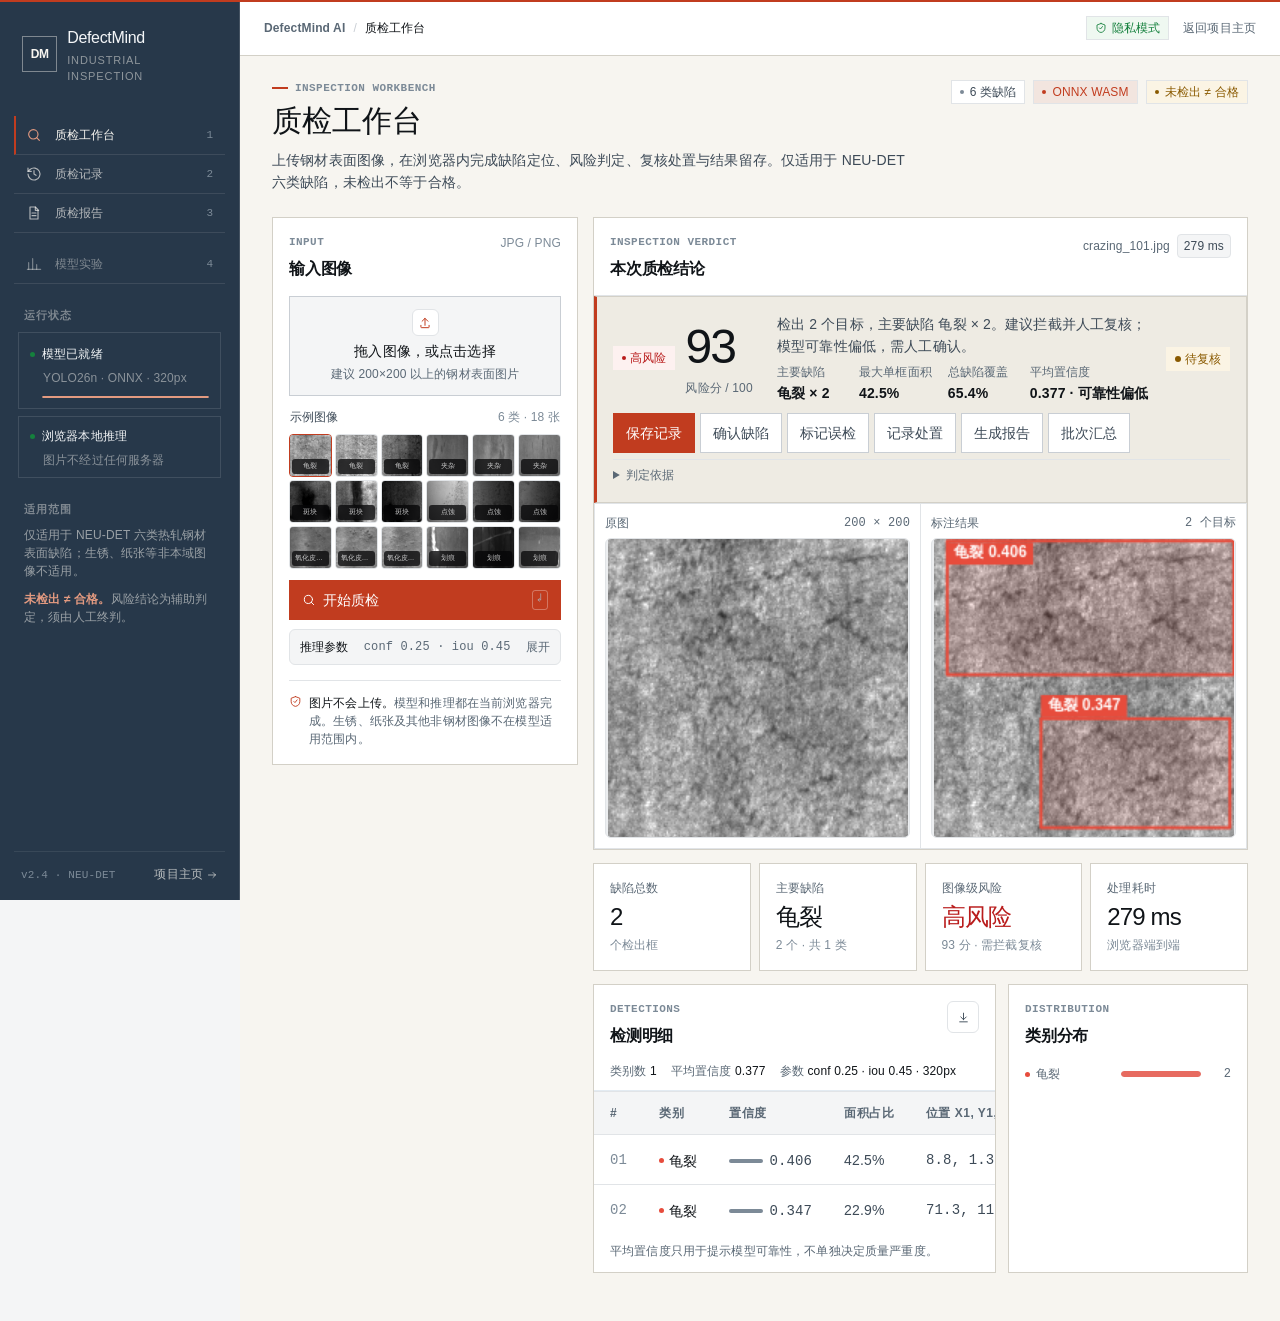
==== commit 4bea2a47: "Update showcase" ====
--- a/platform/index.html
+++ b/platform/index.html
@@ -3,12 +3,13 @@
 <head>
   <meta charset="utf-8">
   <meta name="viewport" content="width=device-width, initial-scale=1">
-  <meta name="theme-color" content="#F4F5F6">
+  <meta name="theme-color" content="#27384A">
   <meta name="description" content="DefectMind AI 工业表面缺陷质检平台：浏览器本地推理，支持风险结论、复核处置、质检报告与模型实验追溯。">
   <title>DefectMind AI · 质检平台</title>
   <link rel="icon" type="image/png" href="../favicon.png">
   <link rel="stylesheet" href="../assets/design-tokens.css">
-  <link rel="stylesheet" href="styles.css?v=8">
+  <link rel="stylesheet" href="../assets/editorial-design.css">
+  <link rel="stylesheet" href="styles.css?v=9">
 </head>
 <body>
   <svg class="svg-sprite" aria-hidden="true">
--- a/assets/editorial-design.css
+++ b/assets/editorial-design.css
@@ -0,0 +1,11 @@
+:root {
+  --dm-paper: #F7F5F0;
+  --dm-paper-deep: #EEEBE3;
+  --dm-graphite: #202722;
+  --dm-graphite-2: #2E3730;
+  --dm-rule: #D3D0C7;
+  --dm-rule-dark: rgba(247, 245, 240, .18);
+  --dm-ink-blue: #27384A;
+  --dm-signal: #C13C1F;
+  --dm-muted-strong: #5B675F;
+}
--- a/platform/styles.css
+++ b/platform/styles.css
@@ -8190,6 +8190,158 @@
   }
 }
 
+/* Editorial console layer: quiet index, paper workspace, one result sheet. */
+:root {
+  --dm-brand: var(--dm-signal);
+  --dm-brand-hover: var(--dm-signal);
+  --dm-brand-quiet: rgba(193, 60, 31, .08);
+  --dm-brand-on-ink: #E39A80;
+}
+
+body,
+body *,
+body *::before,
+body *::after {
+  box-shadow: none !important;
+}
+
+body {
+  font-family: var(--dm-font-sans);
+  letter-spacing: .01em;
+}
+
+.sidebar {
+  background: var(--dm-ink-blue) !important;
+  border-right-color: rgba(247,245,240,.14) !important;
+}
+
+.brand { padding-bottom: var(--dm-s-6) !important; }
+.brand-mark {
+  border: 1px solid rgba(247,245,240,.42) !important;
+  border-radius: 0 !important;
+  background: transparent !important;
+  color: var(--dm-paper) !important;
+}
+.brand-text strong { font-weight: 500 !important; }
+.brand-text small { color: rgba(247,245,240,.5) !important; }
+
+.side-nav { gap: 0 !important; }
+.nav-item {
+  min-height: 38px !important;
+  border: 0 !important;
+  border-bottom: 1px solid rgba(247,245,240,.1) !important;
+  border-radius: 0 !important;
+  color: rgba(247,245,240,.68) !important;
+  font-size: var(--dm-fs-12) !important;
+}
+.nav-item.active {
+  background: transparent !important;
+  color: var(--dm-paper) !important;
+  border-left: 2px solid var(--dm-signal) !important;
+  padding-left: calc(var(--dm-s-3) - 2px) !important;
+}
+.nav-item.active svg { color: #E39A80 !important; }
+.nav-item-muted { margin-top: var(--dm-s-3) !important; color: rgba(247,245,240,.42) !important; }
+.nav-item kbd, .side-label, .side-footer { font-family: var(--dm-font-mono) !important; }
+.side-label { color: rgba(247,245,240,.42) !important; }
+.runtime-card {
+  border-color: rgba(247,245,240,.12) !important;
+  border-radius: 0 !important;
+  background: transparent !important;
+}
+.runtime-row { font-size: var(--dm-fs-12) !important; }
+.runtime-meta { color: rgba(247,245,240,.48) !important; }
+.side-notes p { color: rgba(247,245,240,.55) !important; }
+.side-notes strong { color: #E39A80 !important; }
+.side-footer a { color: rgba(247,245,240,.7) !important; }
+
+.topbar { border-bottom-color: var(--dm-rule) !important; }
+.breadcrumb, .breadcrumb span, .breadcrumb strong, .top-link { font-size: var(--dm-fs-12) !important; }
+.top-chip { border-radius: 0 !important; }
+
+.main { background: var(--dm-paper) !important; }
+.content { max-width: 1360px !important; }
+.kicker { font-family: var(--dm-font-mono) !important; letter-spacing: .04em !important; }
+.kicker i { border-radius: 0 !important; }
+h1, .workbench-head h1 { font-family: var(--font) !important; font-size: var(--dm-fs-30) !important; font-weight: 500 !important; }
+.page-head p, .workbench-head p { font-family: var(--font) !important; }
+.pill, .top-chip { border-radius: 0 !important; }
+
+.panel { border-color: var(--dm-rule) !important; border-radius: 0 !important; }
+.panel-kicker { font-family: var(--dm-font-mono) !important; letter-spacing: .04em !important; }
+.panel-head h2, .parameter-head h2, .parameter-head h3 { font-family: var(--font) !important; font-weight: 600 !important; }
+
+.primary-button, .secondary-button, .danger-button, .verdict-actions button,
+.segmented button, .history-filters button, .boot-retry {
+  border-radius: 0 !important;
+  font-family: var(--dm-font-sans) !important;
+  font-weight: 500 !important;
+}
+
+.dropzone {
+  border-radius: 0 !important;
+  border-style: solid !important;
+}
+
+.sample-grid img,
+.history-thumb img,
+.report-source-preview img,
+.report-batch-summary img {
+  filter: grayscale(1) contrast(1.04);
+}
+
+.metric-card { border-color: var(--dm-rule) !important; border-radius: 0 !important; }
+.metric-card > span { font-family: var(--dm-font-mono) !important; }
+.metric-card strong { font-family: var(--dm-font-sans) !important; font-weight: 500 !important; }
+
+.verdict {
+  border-color: var(--dm-rule) !important;
+  border-left: 3px solid var(--dm-signal) !important;
+  border-radius: 0 !important;
+  background: var(--dm-paper-deep) !important;
+}
+.verdict[data-risk="medium"] { border-left-color: #A56A12 !important; }
+.verdict[data-risk="low"] { border-left-color: #3F6A50 !important; }
+.verdict[data-risk="none"] { border-left-color: var(--dm-ink-blue) !important; }
+.verdict-score strong { font-weight: 500 !important; }
+.risk-badge, .review-badge, .mini-tag { border-radius: 0 !important; font-family: var(--dm-font-sans) !important; }
+
+.compare-view figcaption,
+.viewer-meta,
+.timing,
+.image-pane figcaption,
+.detail-layout .panel-meta,
+.detection-detail-meta,
+.detection-table,
+.class-distribution,
+.history-card,
+.report-card,
+.report-field,
+.report-id,
+.compare-kpi,
+.matrix-panel,
+.limits-panel,
+.modal-card {
+  font-family: var(--dm-font-sans) !important;
+}
+
+.history-card,
+.report-card,
+.report-paper,
+.modal-card,
+.boot-card {
+  border-radius: 0 !important;
+  border-color: var(--dm-rule) !important;
+}
+
+.boot-overlay { background: rgba(39,56,74,.94) !important; }
+.boot-card { background: var(--dm-ink-blue) !important; color: var(--dm-paper) !important; }
+.boot-kicker { color: #E39A80 !important; }
+
+@media (max-width: 640px) {
+  .nav-item { border-bottom-color: rgba(247,245,240,.1) !important; }
+}
+
 @media print {
   @page {
     margin: 12mm;
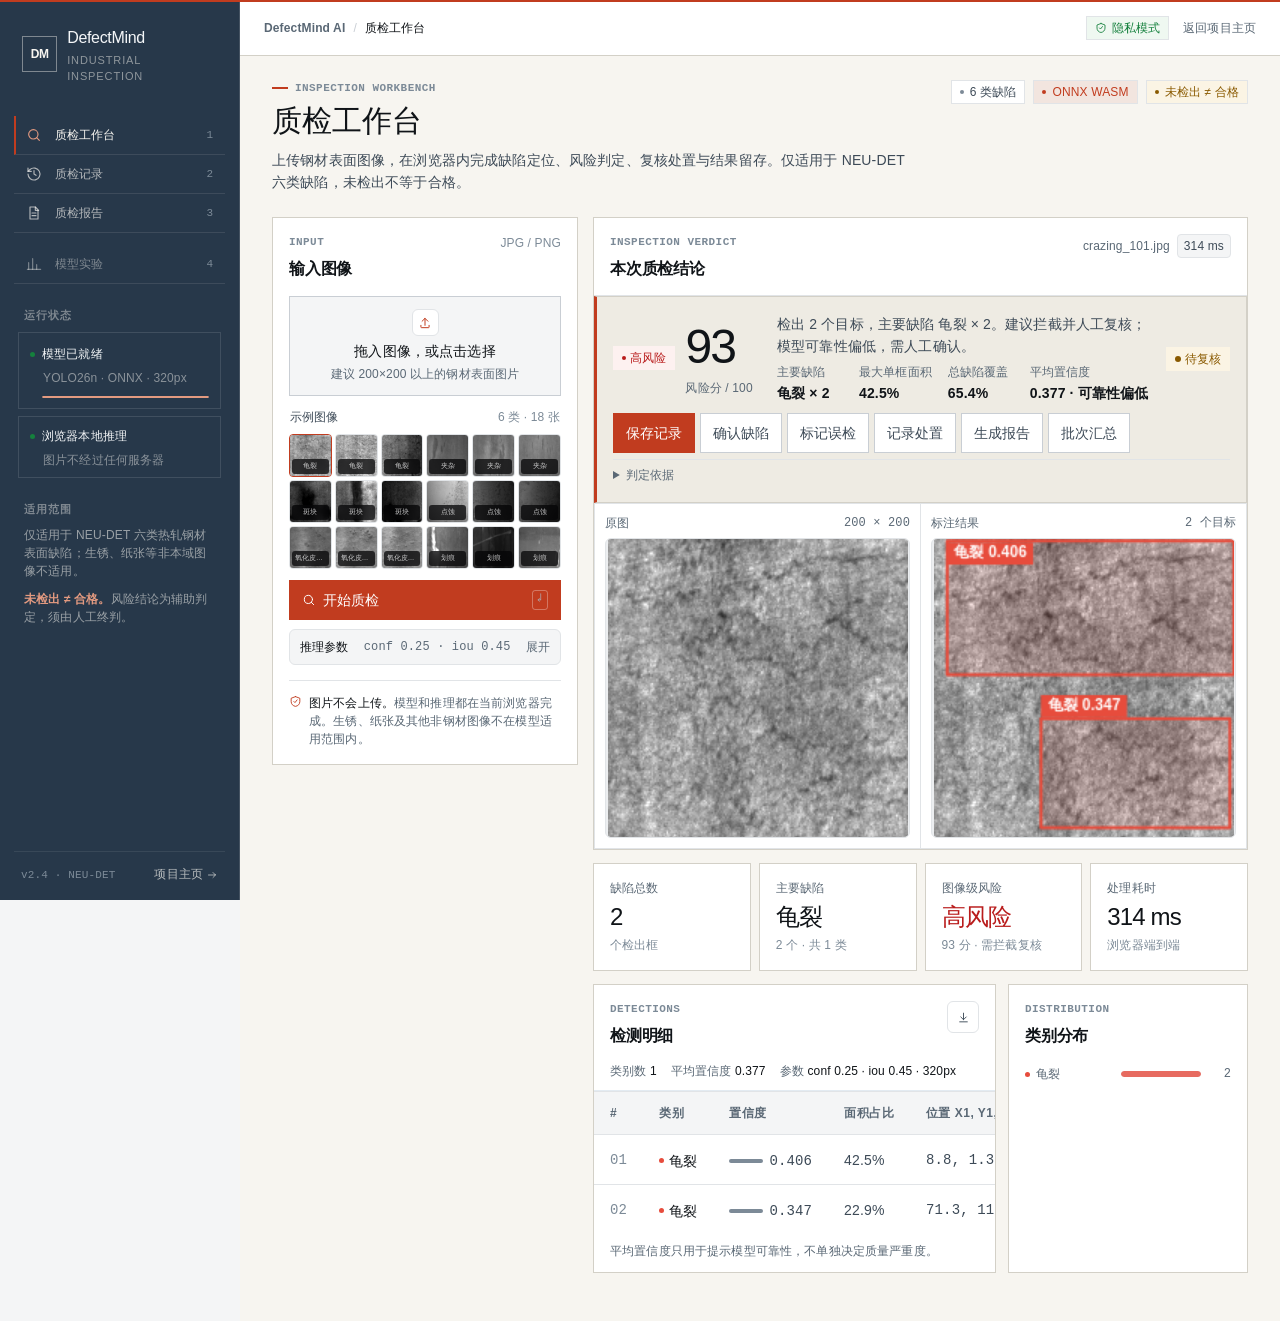
==== commit f122240b: "Update showcase" ====
--- a/platform/index.html
+++ b/platform/index.html
@@ -9,9 +9,10 @@
   <link rel="icon" type="image/png" href="../favicon.png">
   <link rel="stylesheet" href="../assets/design-tokens.css">
   <link rel="stylesheet" href="../assets/editorial-design.css">
-  <link rel="stylesheet" href="styles.css?v=9">
+  <link rel="stylesheet" href="styles.css?v=10">
 </head>
 <body>
+  <a class="skip-link" href="#main">跳到主要内容</a>
   <svg class="svg-sprite" aria-hidden="true">
     <symbol id="i-search" viewBox="0 0 24 24"><circle cx="11" cy="11" r="7"/><path d="m20 20-4-4"/></symbol>
     <symbol id="i-history" viewBox="0 0 24 24"><path d="M3 12a9 9 0 1 0 3-6.7L3 8"/><path d="M3 3v5h5"/><path d="M12 7v5l3 2"/></symbol>
@@ -41,16 +42,16 @@
 
       <nav class="side-nav" aria-label="平台导航">
         <button class="nav-item active" data-view="workbench">
-          <svg><use href="#i-search"/></svg><span>质检工作台</span><kbd>1</kbd>
+          <svg aria-hidden="true"><use href="#i-search"/></svg><span>质检工作台</span><kbd>1</kbd>
         </button>
         <button class="nav-item" data-view="history">
-          <svg><use href="#i-history"/></svg><span>质检记录</span><kbd>2</kbd>
+          <svg aria-hidden="true"><use href="#i-history"/></svg><span>质检记录</span><kbd>2</kbd>
         </button>
         <button class="nav-item" data-view="reports">
-          <svg><use href="#i-report"/></svg><span>质检报告</span><kbd>3</kbd>
+          <svg aria-hidden="true"><use href="#i-report"/></svg><span>质检报告</span><kbd>3</kbd>
         </button>
         <button class="nav-item nav-item-muted" data-view="compare">
-          <svg><use href="#i-chart"/></svg><span>模型实验</span><kbd>4</kbd>
+          <svg aria-hidden="true"><use href="#i-chart"/></svg><span>模型实验</span><kbd>4</kbd>
         </button>
       </nav>
 
@@ -78,15 +79,15 @@
 
       <div class="side-footer">
         <span>v2.4 · NEU-DET</span>
-        <a href="../">项目主页 <svg><use href="#i-arrow"/></svg></a>
+        <a href="../">项目主页 <svg aria-hidden="true"><use href="#i-arrow"/></svg></a>
       </div>
     </aside>
 
-    <main class="main">
+    <main class="main" id="main">
       <header class="topbar">
         <div class="breadcrumb"><span>DefectMind AI</span><b>/</b><strong id="pageName">质检工作台</strong></div>
         <div class="top-actions">
-          <span class="top-chip"><svg><use href="#i-shield"/></svg>隐私模式</span>
+          <span class="top-chip"><svg aria-hidden="true"><use href="#i-shield"/></svg>隐私模式</span>
           <a class="top-link" href="../">返回项目主页</a>
         </div>
       </header>
@@ -115,7 +116,7 @@
                 </div>
                 <label class="dropzone dropzone-compact" id="dropzone">
                   <input type="file" id="fileInput" accept="image/*" hidden>
-                  <span class="drop-icon"><svg><use href="#i-upload"/></svg></span>
+                  <span class="drop-icon" aria-hidden="true"><svg><use href="#i-upload"/></svg></span>
                   <strong>拖入图像，或点击选择</strong>
                   <small>建议 200×200 以上的钢材表面图片</small>
                 </label>
@@ -127,7 +128,7 @@
                 <div class="sample-grid" id="sampleGrid"></div>
 
                 <button class="primary-button run-button" id="runButton" disabled>
-                  <svg><use href="#i-search"/></svg>
+                  <svg aria-hidden="true"><use href="#i-search"/></svg>
                   <span>开始质检</span>
                   <kbd>↵</kbd>
                 </button>
@@ -159,7 +160,7 @@
                 </details>
 
                 <div class="privacy-note">
-                  <svg><use href="#i-shield"/></svg>
+                  <svg aria-hidden="true"><use href="#i-shield"/></svg>
                   <p><b>图片不会上传。</b>模型和推理都在当前浏览器完成。生锈、纸张及其他非钢材图像不在模型适用范围内。</p>
                 </div>
               </section>
@@ -212,7 +213,7 @@
                 </div>
 
                 <div class="empty-viewer" id="emptyViewer">
-                  <div class="empty-mark"><svg><use href="#i-eye"/></svg></div>
+                  <div class="empty-mark" aria-hidden="true"><svg><use href="#i-eye"/></svg></div>
                   <h3>加载一张图像开始质检</h3>
                   <p>也可以直接选择左侧示例。默认会载入龟裂样本并自动推理。</p>
                 </div>
@@ -257,7 +258,7 @@
                   <div class="panel-head">
                     <div><span class="panel-kicker">DETECTIONS</span><h2>检测明细</h2></div>
                     <button class="icon-button" id="exportJson" title="导出 JSON" disabled>
-                      <svg><use href="#i-download"/></svg>
+                      <svg aria-hidden="true"><use href="#i-download"/></svg>
                     </button>
                   </div>
                   <div class="detection-detail-meta">
@@ -298,20 +299,20 @@
             </div>
             <div class="head-actions">
               <button class="secondary-button small" id="historyBatchReport" disabled>
-                <svg><use href="#i-report"/></svg>批次报告
+                <svg aria-hidden="true"><use href="#i-report"/></svg>批次报告
               </button>
               <button class="secondary-button small" id="exportHistory">
-                <svg><use href="#i-download"/></svg>导出 CSV
+                <svg aria-hidden="true"><use href="#i-download"/></svg>导出 CSV
               </button>
               <button class="danger-button small" id="clearHistory">
-                <svg><use href="#i-trash"/></svg>清空
+                <svg aria-hidden="true"><use href="#i-trash"/></svg>清空
               </button>
             </div>
           </div>
           <div class="history-toolbar panel">
             <div class="search-box">
-              <svg><use href="#i-search"/></svg>
-              <input type="search" id="historySearch" placeholder="搜索文件名或缺陷类别…">
+              <svg aria-hidden="true"><use href="#i-search"/></svg>
+               <input type="search" id="historySearch" aria-label="搜索质检记录" placeholder="搜索文件名或缺陷类别…">
             </div>
             <div class="history-filters" id="historyFilters" role="group" aria-label="复核状态筛选">
               <button class="active" type="button" data-filter="all" aria-pressed="true">全部</button>
@@ -324,7 +325,7 @@
           </div>
           <div class="history-list" id="historyList"></div>
           <div class="empty-history hidden" id="emptyHistory">
-            <div class="empty-mark"><svg><use href="#i-history"/></svg></div>
+              <div class="empty-mark" aria-hidden="true"><svg><use href="#i-history"/></svg></div>
             <h3>还没有保存过质检记录</h3>
             <p>在质检工作台完成一次质检，然后点击“保存记录”。</p>
             <button class="primary-button auto" data-jump="workbench"><span>去质检</span></button>
@@ -340,7 +341,7 @@
             </div>
             <div class="head-actions">
               <button class="secondary-button small" id="refreshReports">
-                <svg><use href="#i-history"/></svg>刷新归档
+                <svg aria-hidden="true"><use href="#i-history"/></svg>刷新归档
               </button>
             </div>
           </div>
@@ -391,7 +392,7 @@
                 </label>
 
                 <button class="primary-button" id="createReportButton" disabled>
-                  <svg><use href="#i-report"/></svg>
+                  <svg aria-hidden="true"><use href="#i-report"/></svg>
                   <span>生成并归档报告</span>
                 </button>
                 <p class="report-builder-note">
@@ -407,7 +408,7 @@
               </div>
               <div class="report-list" id="reportList"></div>
               <div class="empty-reports hidden" id="emptyReports">
-                <div class="empty-mark"><svg><use href="#i-report"/></svg></div>
+                <div class="empty-mark" aria-hidden="true"><svg><use href="#i-report"/></svg></div>
                 <h3>还没有生成报告</h3>
                 <p>质检一张图片后生成单图报告，或在左侧勾选多条质检记录生成批次报告。</p>
                 <button class="primary-button auto" data-jump="workbench"><span>前往质检工作台</span></button>
@@ -448,7 +449,7 @@
               <div class="correction-note">
                 <b>准确表述：</b>龟裂 AP50-95 上，D − B = −0.0005，D − C = −0.0074；在单 seed、无显著性检验条件下，只能视为方向性结果，不能宣称扩散增强有效。
               </div>
-              <a class="text-link" href="../#experiments">查看完整实验报告 <svg><use href="#i-arrow"/></svg></a>
+              <a class="text-link" href="../#experiments">查看完整实验报告 <svg aria-hidden="true"><use href="#i-arrow"/></svg></a>
             </aside>
           </div>
 
@@ -511,13 +512,13 @@
     </div>
   </div>
 
-  <div class="toast" id="toast"><i></i><span></span></div>
+  <div class="toast" id="toast" role="status" aria-live="polite"><i aria-hidden="true"></i><span></span></div>
 
   <div class="modal-backdrop" id="modal">
     <div class="modal-card" role="dialog" aria-modal="true" aria-labelledby="modalTitle">
       <div class="modal-head">
         <div><span class="panel-kicker" id="modalKicker">RECORD</span><h2 id="modalTitle">检测记录</h2></div>
-        <button class="icon-button" id="modalClose" aria-label="关闭"><svg><use href="#i-close"/></svg></button>
+        <button class="icon-button" id="modalClose" aria-label="关闭"><svg aria-hidden="true"><use href="#i-close"/></svg></button>
       </div>
       <div class="modal-body" id="modalBody"></div>
     </div>
--- a/platform/styles.css
+++ b/platform/styles.css
@@ -48,6 +48,24 @@
   text-rendering: optimizeLegibility;
 }
 
+.skip-link {
+  position: fixed;
+  top: 12px;
+  left: 12px;
+  z-index: 300;
+  padding: 8px 12px;
+  border: 1px solid var(--line-strong);
+  border-radius: 8px;
+  background: var(--panel-2);
+  color: var(--text);
+  font-size: 12px;
+  transform: translateY(-200%);
+}
+
+.skip-link:focus-visible {
+  transform: translateY(0);
+}
+
 body::before {
   content: "";
   position: fixed;
@@ -179,7 +197,7 @@
   font-size: 12.5px;
   text-align: left;
   cursor: pointer;
-  transition: 150ms ease;
+  transition: color 150ms ease, background-color 150ms ease, border-color 150ms ease;
 }
 
 .nav-item svg {
@@ -791,6 +809,11 @@
   cursor: pointer;
 }
 
+input[type="range"]:focus-visible {
+  outline: 2px solid var(--accent-2);
+  outline-offset: 4px;
+}
+
 input[type="range"]::-webkit-slider-thumb {
   width: 12px;
   height: 12px;
@@ -821,7 +844,7 @@
   border-radius: 7px;
   font-size: 10.5px;
   cursor: pointer;
-  transition: 150ms ease;
+  transition: color 150ms ease, background-color 150ms ease, border-color 150ms ease, opacity 150ms ease, transform 150ms ease;
 }
 
 .primary-button {
@@ -1160,7 +1183,7 @@
   color: var(--text-2);
   text-align: left;
   cursor: pointer;
-  transition: 150ms ease;
+  transition: color 150ms ease, background-color 150ms ease, border-color 150ms ease, opacity 150ms ease, transform 150ms ease;
 }
 
 .outcome-action:hover:not(:disabled) {
@@ -1230,7 +1253,7 @@
   background: rgba(255, 255, 255, 0.02);
   color: var(--muted);
   cursor: pointer;
-  transition: 150ms ease;
+  transition: color 150ms ease, background-color 150ms ease, border-color 150ms ease, opacity 150ms ease;
 }
 
 .icon-button:hover:not(:disabled) {
@@ -1425,6 +1448,10 @@
   outline: none;
 }
 
+.search-box:focus-within {
+  border-color: rgba(124, 134, 232, 0.55);
+}
+
 .search-box input::placeholder {
   color: var(--faint);
 }
@@ -1448,7 +1475,7 @@
   border: 1px solid var(--line);
   border-radius: 10px;
   background: var(--panel);
-  transition: 150ms ease;
+  transition: background-color 150ms ease, border-color 150ms ease;
 }
 
 .history-card:hover {
@@ -1645,7 +1672,7 @@
   color: var(--text-2);
   font-size: 9.5px;
   outline: none;
-  transition: 150ms ease;
+  transition: background-color 150ms ease, border-color 150ms ease, color 150ms ease;
 }
 
 .report-field input::placeholder {
@@ -1905,7 +1932,7 @@
   border: 1px solid var(--line);
   border-radius: 9px;
   background: rgba(255, 255, 255, 0.018);
-  transition: 150ms ease;
+  transition: background-color 150ms ease, border-color 150ms ease;
 }
 
 .report-card:hover {
@@ -3734,6 +3761,13 @@
   color: var(--text);
   font-size: 11.5px;
   outline: none;
+}
+
+.review-field input:focus-visible,
+.review-field select:focus-visible,
+.review-field textarea:focus-visible {
+  outline: 2px solid var(--accent-2);
+  outline-offset: 2px;
 }
 
 .review-field textarea {
@@ -6188,6 +6222,15 @@
   }
 }
 
+@media (max-width: 640px) {
+  .skip-link {
+    top: 8px;
+    left: 8px;
+    padding: 7px 10px;
+    font-size: 11px;
+  }
+}
+
 /* =========================================================
    Unified visual system
    Dark engineering frame · cool neutral workspace · signal orange
